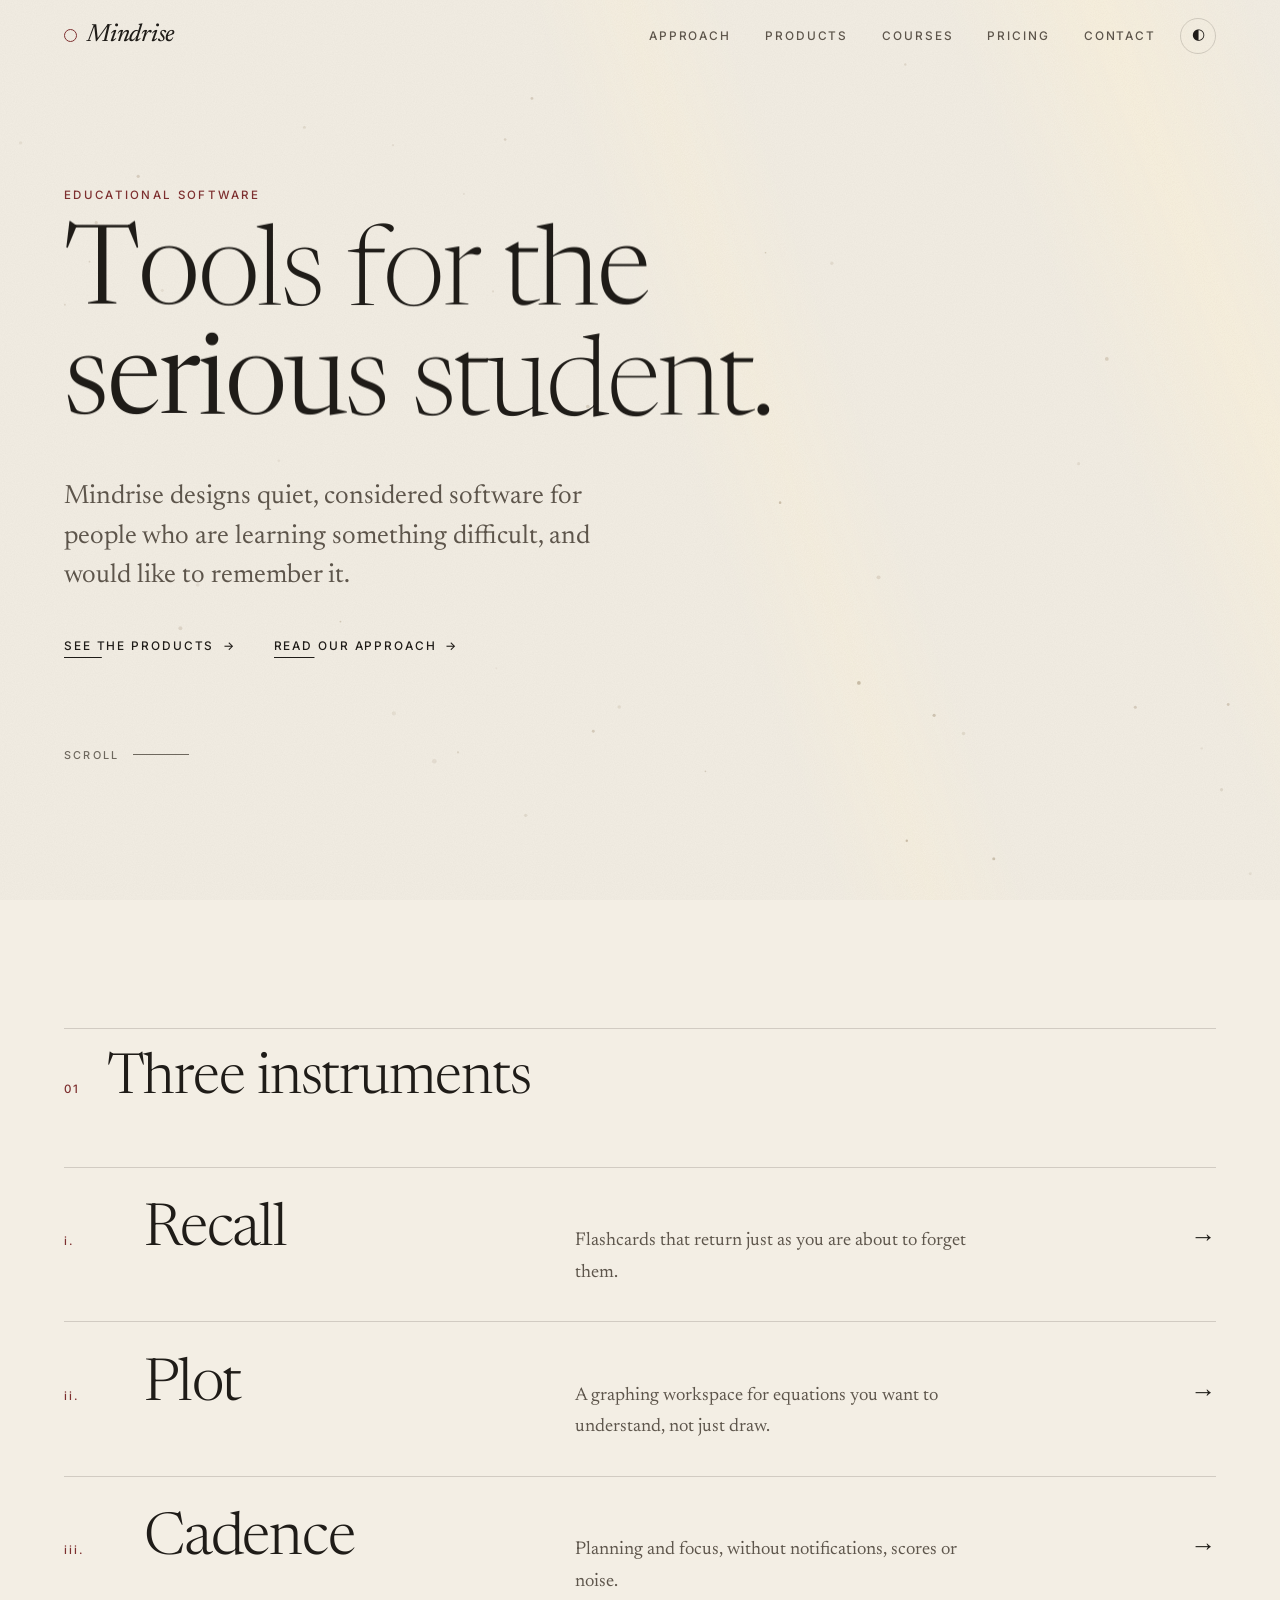
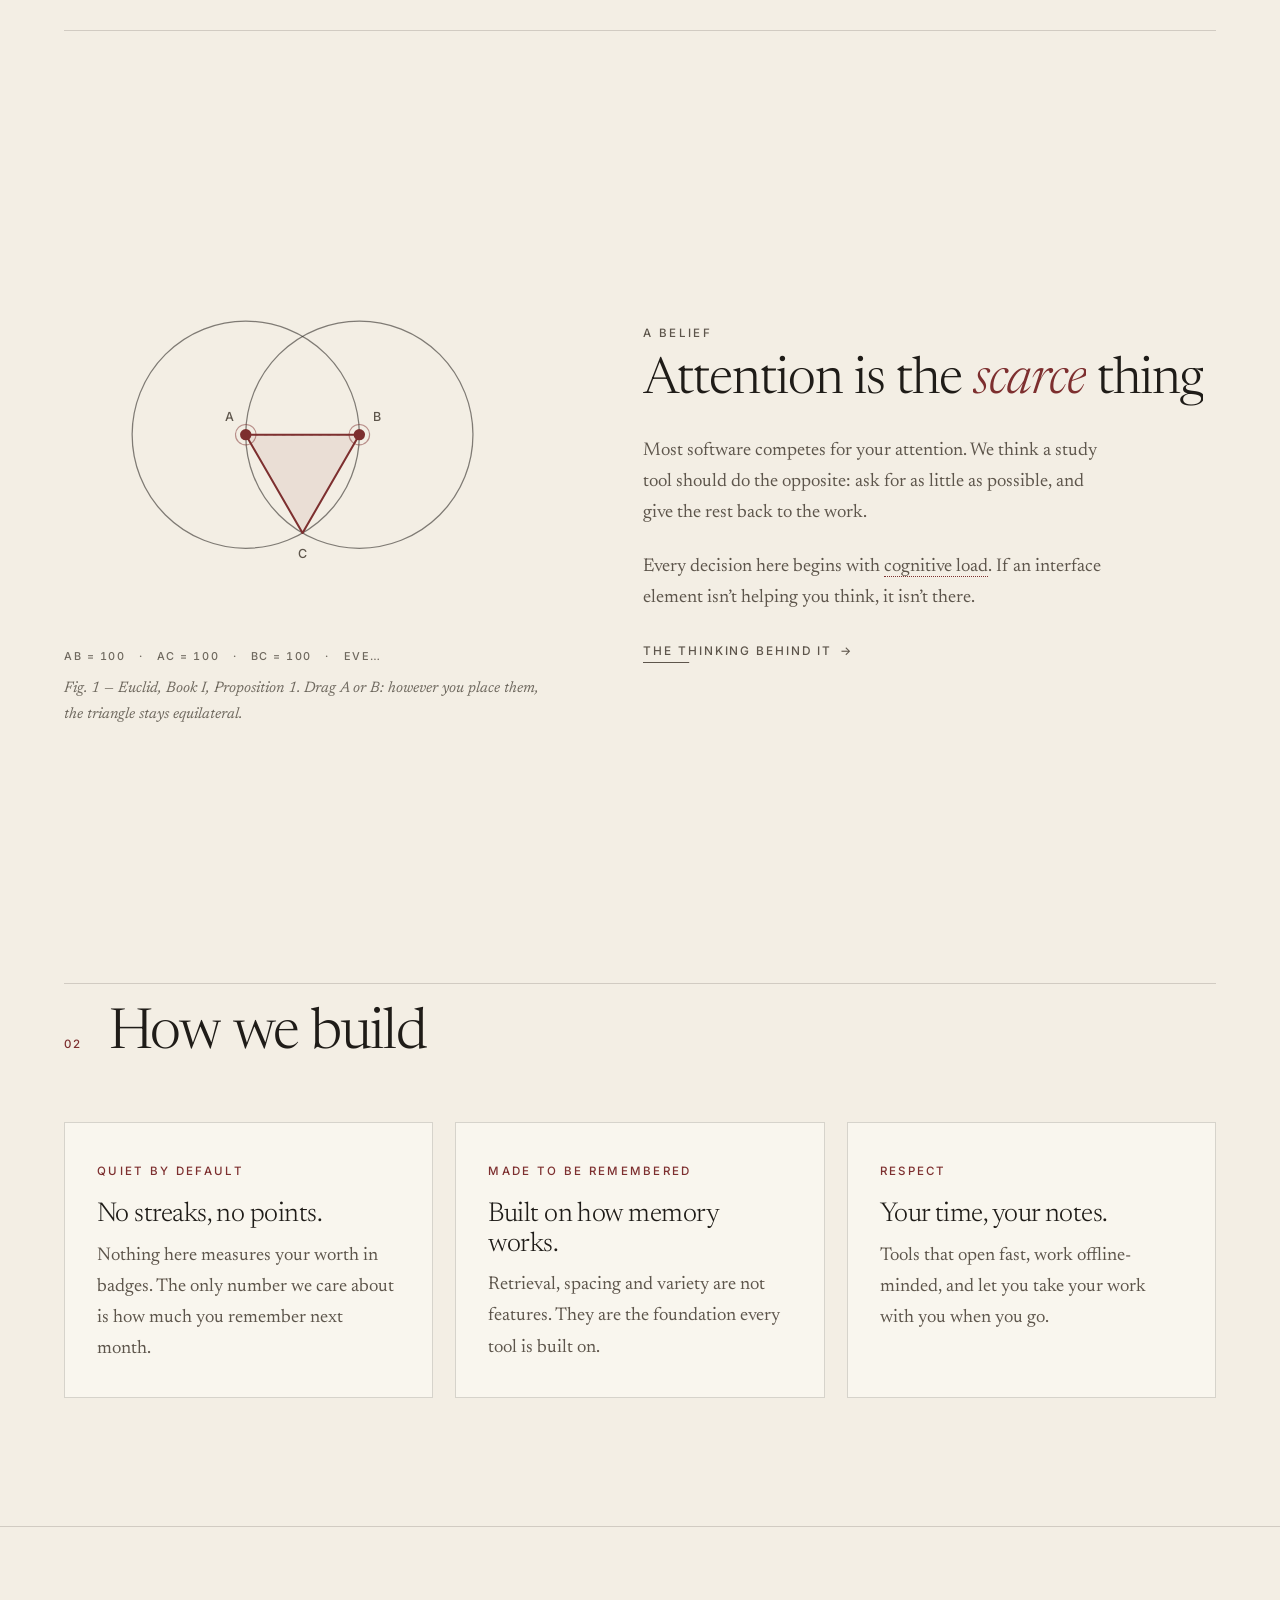
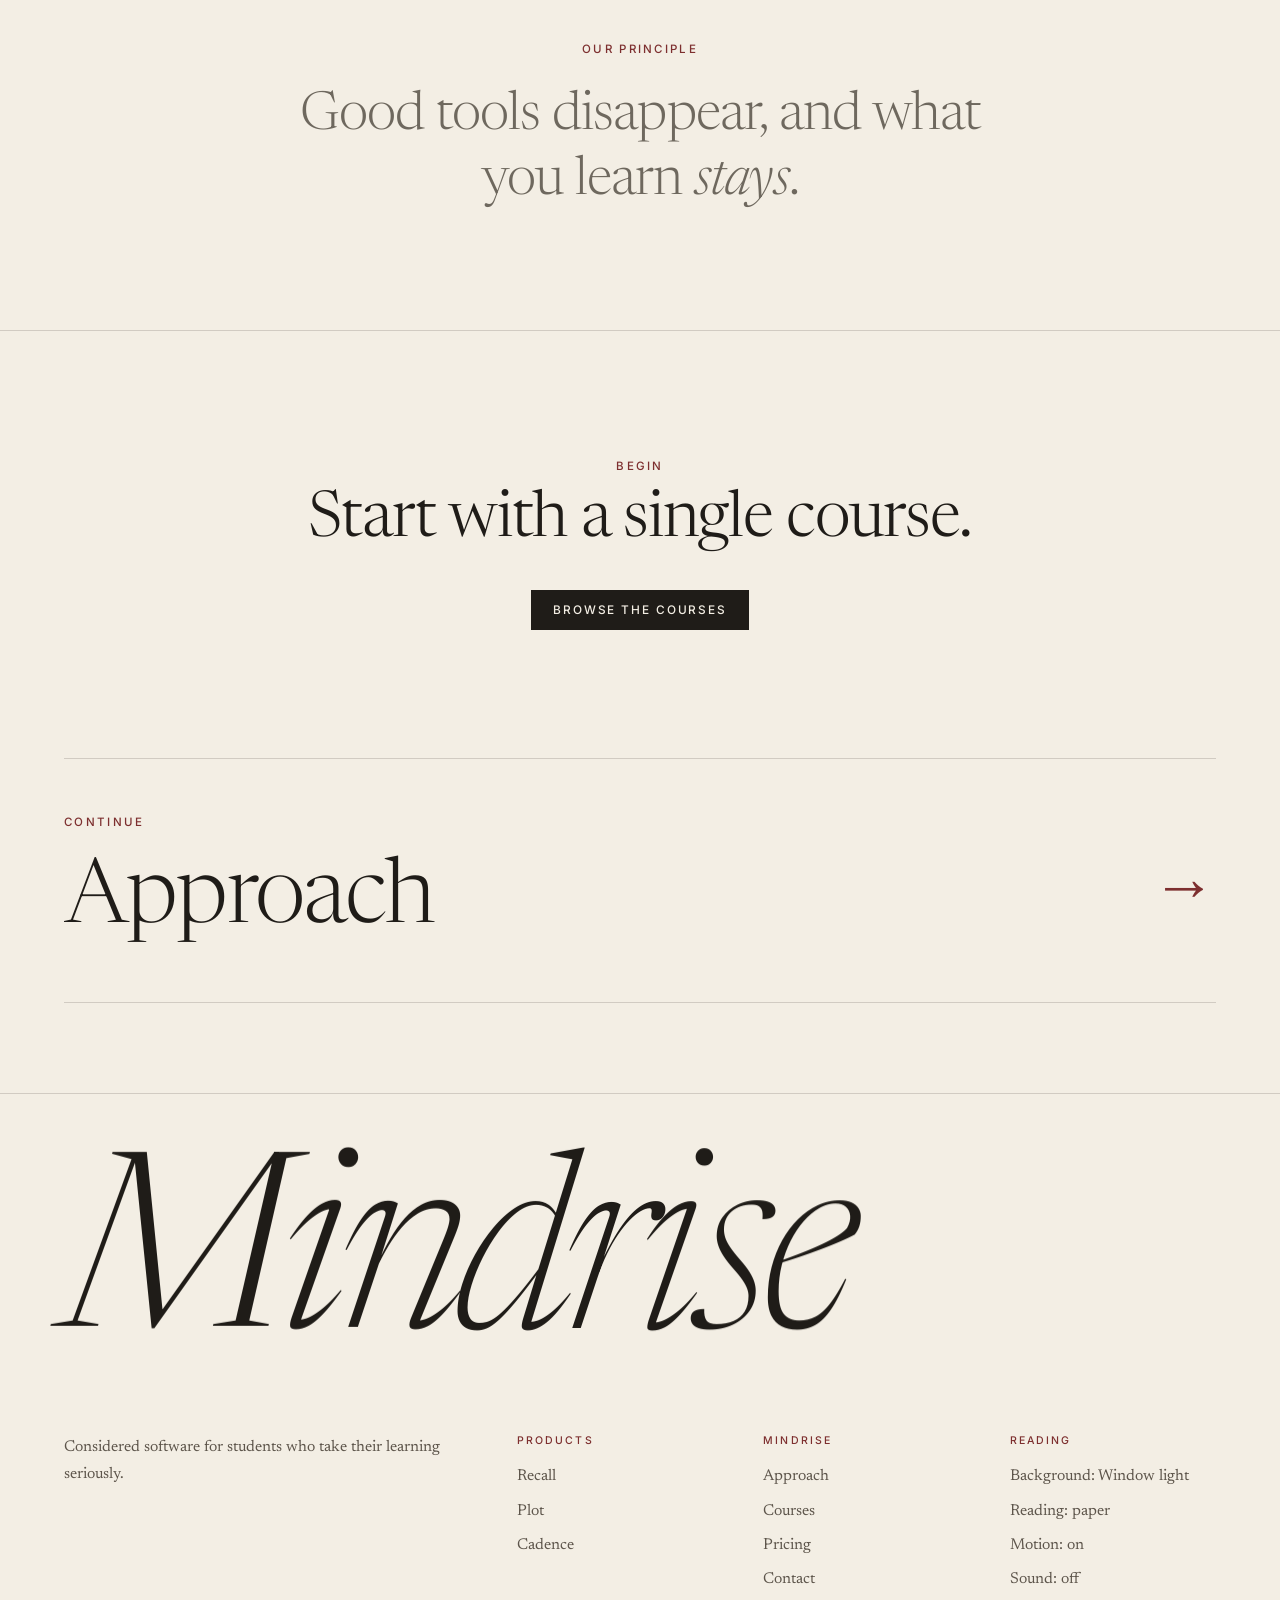
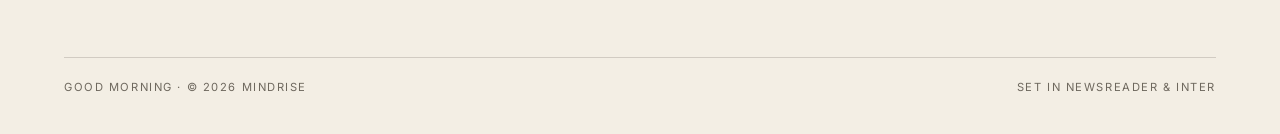
==== index.html @ ca0084a0 "Fix backgrounds that rendered blank or could break from stale cache - Still water and Contours paint" ====
<!DOCTYPE html>
<html lang="en" data-theme="paper">
<head>
  <meta charset="UTF-8" />
  <meta name="viewport" content="width=device-width, initial-scale=1.0" />
  <title>Mindrise — Tools for the serious student</title>
  <meta name="description" content="Mindrise designs quiet, considered software for students: spaced flashcards, a graphing workspace, and a calm focus planner." />
  <link rel="preconnect" href="https://fonts.googleapis.com" />
  <link rel="preconnect" href="https://fonts.gstatic.com" crossorigin />
  <link href="https://fonts.googleapis.com/css2?family=Inter:wght@400;500&family=Newsreader:ital,opsz,wght@0,6..72,200..800;1,6..72,200..800&display=swap" rel="stylesheet" />
  <link rel="stylesheet" href="css/site.css?v=bd579733" />
</head>
<body data-scene="flow">
  <a class="skip" href="#main">Skip to content</a>
  <div id="progress" aria-hidden="true"></div>
  <canvas id="field" aria-hidden="true"></canvas>

  <header class="site-header" id="header">
    <a class="wordmark" href="index.html" aria-label="Mindrise, home">Mindrise</a>
    <nav class="site-nav" id="siteNav" aria-label="Primary">
      <a href="approach.html">Approach</a>
      <a href="products.html">Products</a>
      <a href="courses.html">Courses</a>
      <a href="pricing.html">Pricing</a>
      <a href="contact.html">Contact</a>
      <span class="nav-ink" aria-hidden="true"></span>
    </nav>
    <button class="icon-btn" id="themeBtn" aria-label="Switch between paper and night reading">◐</button>
    <button class="menu-btn" id="menuBtn" aria-expanded="false" aria-controls="siteNav">Menu</button>
  </header>

  <main id="main">

    <section class="hero wrap">
      <p class="kicker fade">Educational software</p>
      <h1 id="headline" data-text="Tools for the serious student.">Tools for the serious student.</h1>
      <p class="standfirst fade">Mindrise designs quiet, considered software for people who are learning something difficult, and would like to remember it.</p>
      <p class="hero-links fade">
        <a class="link-arrow" href="products.html">See the products <span aria-hidden="true">→</span></a>
        <a class="link-arrow" href="approach.html">Read our approach <span aria-hidden="true">→</span></a>
      </p>
      <p class="scroll-cue">Scroll</p>
    </section>

    <section class="block wrap">
      <header class="section-head"><span class="num">01</span><h2 data-rise>Three instruments</h2></header>
      <ul class="index-list">
        <li class="index-row" data-float="recall"><a href="products.html#recall"><span class="n">i.</span><span class="t">Recall</span><span class="d">Flashcards that return just as you are about to forget them.</span><span class="arrow" aria-hidden="true">→</span></a></li>
        <li class="index-row" data-float="plot"><a href="products.html#plot"><span class="n">ii.</span><span class="t">Plot</span><span class="d">A graphing workspace for equations you want to understand, not just draw.</span><span class="arrow" aria-hidden="true">→</span></a></li>
        <li class="index-row" data-float="cadence"><a href="products.html#cadence"><span class="n">iii.</span><span class="t">Cadence</span><span class="d">Planning and focus, without notifications, scores or noise.</span><span class="arrow" aria-hidden="true">→</span></a></li>
      </ul>
    </section>

    <section class="block wrap">
      <div class="split">
        <figure class="geom fade">
          <svg id="geom" viewBox="0 0 420 300" role="group" aria-label="Interactive construction: two circles and an equilateral triangle. Drag points A and B.">
            <circle id="gcA" class="gc" cx="160" cy="130" r="100" />
            <circle id="gcB" class="gc" cx="260" cy="130" r="100" />
            <line id="gab" x1="160" y1="130" x2="260" y2="130" />
            <path id="gtri" d="M160 130 L260 130 L210 216.6 Z" />
            <text id="lA" x="142" y="118">A</text><text id="lB" x="272" y="118">B</text><text id="lC" x="206" y="238">C</text>
            <g class="handle" id="hA" tabindex="0" role="slider" aria-label="Point A. Drag, or use the arrow keys." transform="translate(160 130)"><circle class="hit" r="20"/><circle class="ring" r="9"/><circle class="dot" r="5"/></g>
            <g class="handle" id="hB" tabindex="0" role="slider" aria-label="Point B. Drag, or use the arrow keys." transform="translate(260 130)"><circle class="hit" r="20"/><circle class="ring" r="9"/><circle class="dot" r="5"/></g>
          </svg>
          <p class="readout" id="geomReadout">AB = 100   ·   AC = 100   ·   BC = 100   ·   every angle 60°</p>
          <figcaption>Fig. 1 — Euclid, Book I, Proposition 1. Drag A or B: however you place them, the triangle stays equilateral.</figcaption>
        </figure>
        <div>
          <p class="kicker fade">A belief</p>
          <h2 data-rise>Attention is the <em>scarce</em> thing</h2>
          <p class="fade">Most software competes for your attention. We think a study tool should do the opposite: ask for as little as possible, and give the rest back to the work.</p>
          <p class="fade">Every decision here begins with <span class="term" data-def="The amount of mental effort being used in working memory at one moment. Good design keeps it for the material, not the interface.">cognitive load</span>. If an interface element isn’t helping you think, it isn’t there.</p>
          <p class="fade"><a class="link-arrow" href="approach.html">The thinking behind it <span aria-hidden="true">→</span></a></p>
        </div>
      </div>
    </section>

    <section class="block wrap">
      <header class="section-head"><span class="num">02</span><h2 data-rise>How we build</h2></header>
      <div class="principles">
        <article class="card fade"><span class="kicker">Quiet by default</span><h3>No streaks, no points.</h3><p>Nothing here measures your worth in badges. The only number we care about is how much you remember next month.</p></article>
        <article class="card fade"><span class="kicker">Made to be remembered</span><h3>Built on how memory works.</h3><p>Retrieval, spacing and variety are not features. They are the foundation every tool is built on.</p></article>
        <article class="card fade"><span class="kicker">Respect</span><h3>Your time, your notes.</h3><p>Tools that open fast, work offline-minded, and let you take your work with you when you go.</p></article>
      </div>
    </section>

    <section class="quote-wrap">
      <div class="wrap">
        <span class="kicker">Our principle</span>
        <p class="quote" data-read>Good tools disappear, and what you learn <em>stays</em>.</p>
      </div>
    </section>

    <section class="block wrap" style="text-align:center">
      <p class="kicker fade">Begin</p>
      <h2 class="fade" style="font-size:clamp(2.2rem,5vw,4rem);margin:14px auto 34px;max-width:18ch">Start with a single course.</h2>
      <p class="fade"><a class="btn solid" data-magnetic href="courses.html">Browse the courses</a></p>
    </section>

    <div id="floatFig" aria-hidden="true">
      <svg data-fig="recall" viewBox="0 0 110 100"><rect x="14" y="40" width="64" height="44"/><rect x="22" y="31" width="64" height="44"/><rect x="30" y="22" width="64" height="44"/><path d="M42 38 H82 M42 48 H70"/></svg>
      <svg data-fig="plot" viewBox="0 0 110 100"><path d="M10 92 V10 M10 52 H102"/><path d="M10 52 C28 6 46 6 55 52 S84 98 102 52"/></svg>
      <svg data-fig="cadence" viewBox="0 0 110 100"><circle cx="55" cy="50" r="38"/><path d="M55 50 V22 M55 50 L74 60"/><path d="M55 12 V18 M55 82 V88 M17 50 H23 M87 50 H93"/></svg>
    </div>

    <section class="next wrap"><a class="next-link" href="approach.html"><span class="kicker">Continue</span><span class="next-title">Approach</span><span class="arr" aria-hidden="true">→</span></a></section>
  </main>

  <footer class="site-footer">
    <div class="wrap">
      <div id="bigmark" data-text="Mindrise" aria-label="Mindrise">Mindrise</div>
      <div class="foot-grid">
        <p>Considered software for students who take their learning seriously.</p>
        <div><h4>Products</h4><ul><li><a href="products.html#recall">Recall</a></li><li><a href="products.html#plot">Plot</a></li><li><a href="products.html#cadence">Cadence</a></li></ul></div>
        <div><h4>Mindrise</h4><ul><li><a href="approach.html">Approach</a></li><li><a href="courses.html">Courses</a></li><li><a href="pricing.html">Pricing</a></li><li><a href="contact.html">Contact</a></li></ul></div>
        <div><h4>Reading</h4><ul><li><button id="setSurface">Background: Window light</button></li><li><button id="setTheme">Reading: paper</button></li><li><button id="setMotion">Motion: on</button></li><li><button id="setSound">Sound: off</button></li></ul></div>
      </div>
      <div class="legal"><span><span id="greet"></span> · © <span id="year"></span> Mindrise</span><span>Set in Newsreader &amp; Inter</span></div>
    </div>
  </footer>

  <script src="js/core.js?v=3f056aef"></script>
  <script src="js/ambient.js?v=3641472d"></script>
  <script src="js/backgrounds.js?v=6992f262"></script>
  <script src="js/geometry.js?v=41a40f0e"></script>
</body>
</html>
---- css/site.css ----
/* Mindrise: an editorial, library-quiet design system. */
:root {
  --bg: #f3eee4;
  --paper: #f9f6ee;
  --ink: #1f1c18;
  --soft: #5d554b;
  --mute: #6e685e;
  --rule: rgba(31, 28, 24, 0.16);
  --accent: #7d2f2f;
  --brass: #a9813a;
  --lamp: rgba(255, 236, 190, 0.42);
  --gutter: clamp(20px, 5vw, 64px);
  --serif: "Newsreader", "Iowan Old Style", Georgia, serif;
  --sans: "Inter", system-ui, -apple-system, sans-serif;
  --ease: cubic-bezier(0.2, 0.7, 0.2, 1);
  color-scheme: light;
}
[data-theme="night"] {
  --bg: #15130f;
  --paper: #1b1814;
  --ink: #ece4d4;
  --soft: #bdb3a2;
  --mute: #8b8273;
  --rule: rgba(236, 228, 212, 0.18);
  --accent: #dc8c76;
  --brass: #d3a85a;
  --lamp: rgba(255, 205, 130, 0.09);
  color-scheme: dark;
}

* { box-sizing: border-box; margin: 0; padding: 0; }
[hidden] { display: none !important; }
html { scroll-behavior: smooth; }
body {
  font-family: var(--serif);
  font-optical-sizing: auto;
  font-size: clamp(1.05rem, 1rem + 0.2vw, 1.2rem);
  line-height: 1.68;
  color: var(--ink);
  background: var(--bg);
  overflow-x: hidden;
  transition: background 0.6s ease, color 0.6s ease, opacity 0.26s ease;
  animation: pageIn 0.9s ease both;
}
@keyframes pageIn { from { opacity: 0; } }
body.leaving { opacity: 0; }
a { color: inherit; text-decoration: none; }
button, input, select, textarea { font: inherit; color: inherit; }
::selection { background: color-mix(in srgb, var(--accent) 28%, transparent); }
:focus-visible { outline: 2px solid var(--accent); outline-offset: 3px; }
.skip { position: absolute; left: -999px; top: 8px; background: var(--ink); color: var(--bg); padding: 8px 14px; z-index: 200; }
.skip:focus { left: 8px; }

/* ----- atmosphere ----- */
#field { position: fixed; inset: 0; width: 100%; height: 100%; z-index: 0; pointer-events: none; }
body::before { content: ""; position: fixed; inset: 0; z-index: 0; pointer-events: none; background: radial-gradient(circle 520px at var(--mx, -999px) var(--my, -999px), var(--lamp), transparent 70%); }
body::after {
  content: ""; position: fixed; inset: 0; z-index: 0; pointer-events: none; opacity: 0.045; mix-blend-mode: multiply;
  background-image: url("data:image/svg+xml,%3Csvg xmlns='http://www.w3.org/2000/svg' width='200' height='200'%3E%3Cfilter id='n'%3E%3CfeTurbulence type='fractalNoise' baseFrequency='.9' numOctaves='2' stitchTiles='stitch'/%3E%3CfeColorMatrix values='0 0 0 0 0 0 0 0 0 0 0 0 0 0 0 0 0 0 .7 0'/%3E%3C/filter%3E%3Crect width='100%25' height='100%25' filter='url(%23n)'/%3E%3C/svg%3E");
}
[data-theme="night"] body::after { mix-blend-mode: screen; opacity: 0.045; }
main, footer { position: relative; z-index: 1; }
#progress { position: fixed; left: 0; top: 0; height: 2px; width: 100%; background: var(--accent); transform-origin: left; transform: scaleX(0); z-index: 120; }

.wrap { width: min(1180px, 100% - 2 * var(--gutter)); margin-inline: auto; }
.muted { color: var(--mute); }

/* ----- header ----- */
.site-header { position: fixed; inset: 0 0 auto 0; z-index: 100; height: 72px; display: flex; align-items: center; justify-content: space-between; gap: 24px; padding: 0 var(--gutter); transition: transform 0.6s var(--ease), background 0.4s, border-color 0.4s; border-bottom: 1px solid transparent; }
.site-header.scrolled { background: color-mix(in srgb, var(--bg) 84%, transparent); backdrop-filter: blur(12px); border-color: var(--rule); }
.site-header.hide:not(.nav-open) { transform: translateY(-100%); }
.wordmark { font-size: 1.55rem; font-style: italic; font-weight: 450; letter-spacing: -0.01em; display: inline-flex; align-items: center; gap: 10px; }
.wordmark::before { content: ""; width: 11px; height: 11px; border: 1.5px solid var(--accent); border-radius: 50%; transition: transform 0.6s var(--ease); }
.wordmark:hover::before { transform: translateY(-3px) scale(1.2); background: var(--accent); }
.site-nav { position: relative; display: flex; gap: 34px; margin-left: auto; font: 500 0.74rem var(--sans); letter-spacing: 0.16em; text-transform: uppercase; }
.site-nav a { padding: 26px 0; color: var(--soft); transition: color 0.3s; }
.site-nav a:hover, .site-nav a[aria-current="page"] { color: var(--ink); }
.nav-ink { position: absolute; bottom: 18px; left: 0; height: 1px; width: 0; background: var(--accent); opacity: 0; transition: transform 0.5s var(--ease), width 0.5s var(--ease), opacity 0.3s; }
.icon-btn { width: 36px; height: 36px; border-radius: 50%; border: 1px solid var(--rule); background: transparent; cursor: pointer; transition: transform 0.5s var(--ease), border-color 0.3s; font-size: 0.95rem; line-height: 1; }
.icon-btn:hover { transform: rotate(40deg); border-color: var(--ink); }
.menu-btn { display: none; background: none; border: 0; font: 500 0.74rem var(--sans); letter-spacing: 0.16em; text-transform: uppercase; cursor: pointer; }

/* ----- type + controls ----- */
.kicker { font: 500 0.72rem var(--sans); letter-spacing: 0.2em; text-transform: uppercase; color: var(--accent); }
h1, h2, h3 { font-weight: 330; letter-spacing: -0.02em; line-height: 1.08; }
h1 em, h2 em, h3 em, .quote em { font-style: italic; color: var(--accent); }
.rw { display: inline-block; overflow: hidden; vertical-align: bottom; padding-bottom: 0.14em; margin-bottom: -0.14em; }
.ri { display: inline-block; transform: translateY(108%); transition: transform 1.1s var(--ease); }
.in .ri { transform: none; }
.fade { opacity: 0; transform: translateY(18px); transition: opacity 1.1s var(--ease), transform 1.1s var(--ease); }
.fade.in { opacity: 1; transform: none; }
[data-motion="off"] .ri, [data-motion="off"] .fade { transform: none; opacity: 1; transition: none; }

.btn { --bx: 50%; --by: 50%; position: relative; isolation: isolate; overflow: hidden; display: inline-flex; align-items: center; gap: 0.7em; padding: 1em 1.8em; border: 1px solid var(--ink); background: transparent; color: var(--ink); font: 500 0.74rem var(--sans); letter-spacing: 0.16em; text-transform: uppercase; cursor: pointer; transition: color 0.45s var(--ease), translate 0.25s ease-out; }
.btn::before { content: ""; position: absolute; inset: 0; z-index: -1; background: var(--ink); clip-path: circle(0% at var(--bx) var(--by)); transition: clip-path 0.65s var(--ease); }
.btn:hover::before { clip-path: circle(150% at var(--bx) var(--by)); }
.btn:hover { color: var(--bg); }
.btn.solid { background: var(--ink); color: var(--bg); }
.btn.solid::before { background: var(--accent); }
.btn:disabled { opacity: 0.35; cursor: default; }
.btn:disabled:hover { color: var(--ink); }
.btn:disabled:hover::before { clip-path: circle(0%); }
.btn:active { transform: scale(0.985); }

.link-arrow { --bx: 50%; --by: 50%; position: relative; display: inline-flex; gap: 0.7em; padding-bottom: 5px; font: 500 0.74rem var(--sans); letter-spacing: 0.16em; text-transform: uppercase; }
.link-arrow::after { content: ""; position: absolute; left: 0; bottom: 0; width: 100%; height: 1px; background: currentColor; transform: scaleX(0.22); transform-origin: left; transition: transform 0.7s var(--ease); }
.link-arrow:hover::after { transform: scaleX(1); }
.link-arrow span { display: inline-block; transition: transform 0.6s var(--ease); }
.link-arrow:hover span { transform: translateX(6px); }

/* ----- hero ----- */
.hero { min-height: 100svh; display: flex; flex-direction: column; justify-content: center; padding: 140px 0 90px; }
.hero h1 { font-size: clamp(3rem, 8.6vw, 8rem); max-width: 13ch; margin: 22px 0 34px; line-height: 1; }
.sw-word { display: inline-block; white-space: nowrap; }
.sw-ch { display: inline-block; font-variation-settings: "wght" 300; will-change: transform; }
.standfirst { max-width: 36ch; font-size: clamp(1.25rem, 1.1rem + 0.7vw, 1.65rem); line-height: 1.5; color: var(--soft); margin-bottom: 42px; }
.hero-links { display: flex; gap: 38px; flex-wrap: wrap; }
.scroll-cue { margin-top: 90px; font: 500 0.68rem var(--sans); letter-spacing: 0.2em; text-transform: uppercase; color: var(--mute); display: flex; align-items: center; gap: 14px; }
.scroll-cue::after { content: ""; width: 56px; height: 1px; background: var(--mute); transform-origin: left; animation: cue 3s var(--ease) infinite; }
@keyframes cue { 0%, 100% { transform: scaleX(0.2); } 50% { transform: scaleX(1); } }

.page-head { padding: 170px 0 70px; }
.page-head h1 { font-size: clamp(2.8rem, 7vw, 6rem); max-width: 16ch; margin: 18px 0 26px; }
.page-head .standfirst { margin-bottom: 0; }

section.block { padding: clamp(70px, 10vw, 140px) 0; position: relative; }
.section-head { display: flex; align-items: baseline; gap: 26px; margin-bottom: 56px; padding-top: 22px; border-top: 1px solid var(--rule); }
.section-head .num { font: 500 0.72rem var(--sans); letter-spacing: 0.2em; color: var(--accent); }
.section-head h2 { font-size: clamp(2rem, 4.4vw, 3.6rem); }

/* ----- index list with a figure that follows the cursor ----- */
.index-list { list-style: none; border-bottom: 1px solid var(--rule); }
.index-row a { position: relative; display: grid; grid-template-columns: 3.4rem minmax(0, 1.1fr) minmax(0, 1.6fr) auto; align-items: baseline; gap: 1.6rem; padding: 2.1rem 0; border-top: 1px solid var(--rule); overflow: hidden; transition: padding 0.6s var(--ease); }
.index-row a::before { content: ""; position: absolute; inset: 0; background: color-mix(in srgb, var(--accent) 7%, transparent); transform: scaleY(0); transform-origin: bottom; transition: transform 0.6s var(--ease); z-index: -1; }
.index-row a:hover::before { transform: scaleY(1); }
.index-row a:hover { padding-left: 16px; }
.index-row .n { font: 500 0.72rem var(--sans); letter-spacing: 0.18em; color: var(--accent); }
.index-row .t { font-size: clamp(2rem, 4.6vw, 3.8rem); font-weight: 330; letter-spacing: -0.02em; line-height: 1.05; transition: color 0.4s; }
.index-row a:hover .t { color: var(--accent); }
.index-row .d { color: var(--soft); max-width: 40ch; }
.index-row .arrow { font-size: 1.6rem; transition: transform 0.6s var(--ease); }
.index-row a:hover .arrow { transform: translateX(8px); }
#floatFig { position: fixed; left: 0; top: 0; width: 190px; height: 190px; z-index: 55; pointer-events: none; opacity: 0; transition: opacity 0.35s; color: var(--accent); background: var(--paper); border: 1px solid var(--rule); padding: 14px; box-shadow: 0 18px 40px rgba(0, 0, 0, 0.12); }
#floatFig.on { opacity: 1; }
#floatFig svg { position: absolute; inset: 14px; width: calc(100% - 28px); height: calc(100% - 28px); opacity: 0; transition: opacity 0.3s; fill: none; stroke: currentColor; stroke-width: 1.4; }
#floatFig svg.on { opacity: 1; }

/* ----- plates (figures that draw themselves) ----- */
.plate { margin: 0; }
.plate svg { width: 100%; height: auto; overflow: visible; }
.plate [data-draw] { fill: none; stroke: var(--ink); stroke-width: 1.4; stroke-linecap: round; }
.plate .accent[data-draw] { stroke: var(--accent); }
.plate .light[data-draw] { stroke: var(--mute); stroke-width: 1; }
.plate text { font: 500 11px var(--sans); letter-spacing: 0.12em; fill: var(--soft); text-transform: uppercase; opacity: 0; transition: opacity 1s ease 0.2s; }
.plate.complete text { opacity: 1; }
.plate figcaption { margin-top: 14px; font-style: italic; color: var(--mute); font-size: 0.95rem; }

.split { display: grid; grid-template-columns: minmax(0, 5fr) minmax(0, 6fr); gap: clamp(40px, 8vw, 120px); align-items: center; }
.split h2 { font-size: clamp(2rem, 4vw, 3.2rem); margin-bottom: 26px; }
.split p { color: var(--soft); max-width: 46ch; margin-bottom: 1.2em; }

.quote { text-align: center; font-size: clamp(1.8rem, 4.2vw, 3.4rem); font-weight: 300; line-height: 1.22; max-width: 24ch; margin: 0 auto; letter-spacing: -0.015em; }
.quote-wrap { border-block: 1px solid var(--rule); padding: clamp(60px, 9vw, 120px) 0; text-align: center; }
.quote-wrap .kicker { display: block; margin-bottom: 28px; }

/* ----- glossary ----- */
.term { border-bottom: 1px dotted var(--accent); cursor: help; transition: background 0.3s; }
.term:hover, .term:focus-visible { background: color-mix(in srgb, var(--accent) 12%, transparent); outline: none; }
.gloss { position: fixed; z-index: 150; max-width: 300px; padding: 14px 16px; background: var(--paper); border: 1px solid var(--rule); box-shadow: 0 18px 40px rgba(0, 0, 0, 0.14); font-size: 0.92rem; line-height: 1.5; opacity: 0; transform: translateY(6px); pointer-events: none; transition: opacity 0.3s, transform 0.4s var(--ease); }
.gloss.on { opacity: 1; transform: none; }
.gloss b { display: block; font-weight: 500; font-style: italic; color: var(--accent); margin-bottom: 4px; }

/* ----- essay (approach) ----- */
.essay { display: grid; grid-template-columns: 200px minmax(0, 680px) minmax(0, 1fr); gap: 56px; padding-bottom: 80px; }
#chapters { position: sticky; top: 120px; align-self: start; list-style: none; font: 500 0.72rem var(--sans); letter-spacing: 0.14em; text-transform: uppercase; }
#chapters a { display: flex; gap: 14px; padding: 9px 0; color: var(--mute); transition: color 0.3s, padding 0.5s var(--ease); }
#chapters a span { color: var(--mute); }
#chapters a.on, #chapters a:hover { color: var(--ink); padding-left: 10px; }
#chapters a.on span { color: var(--accent); }
.chapter { position: relative; padding-bottom: clamp(60px, 9vw, 110px); scroll-margin-top: 110px; }
.chapter .chap-num { font: 500 0.72rem var(--sans); letter-spacing: 0.2em; color: var(--accent); }
.chapter h2 { font-size: clamp(2rem, 4vw, 3.1rem); margin: 12px 0 26px; }
.chapter p { margin-bottom: 1.25em; color: var(--soft); }
.chapter p:first-of-type { color: var(--ink); }
.dropcap::first-letter { float: left; font-size: 5em; line-height: 0.78; padding: 0.06em 0.1em 0 0; color: var(--accent); font-weight: 300; }
.sidenote { position: absolute; left: calc(100% + 40px); top: 0.4rem; width: 230px; font-style: italic; font-size: 0.92rem; line-height: 1.5; color: var(--mute); padding-left: 14px; border-left: 1px solid var(--accent); }
.chapter .plate { margin: 38px 0 0; max-width: 520px; }

/* ----- cards ----- */
.card { position: relative; background: var(--paper); border: 1px solid var(--rule); padding: 2rem; transition: transform 0.4s var(--ease), box-shadow 0.4s; }
.card::after { content: ""; position: absolute; inset: 0; pointer-events: none; opacity: 0; transition: opacity 0.5s; background: radial-gradient(280px circle at var(--px, 50%) var(--py, 50%), rgba(255, 255, 255, 0.6), transparent 62%); }
[data-theme="night"] .card::after { background: radial-gradient(280px circle at var(--px, 50%) var(--py, 50%), rgba(255, 220, 160, 0.09), transparent 62%); }
.card:hover::after { opacity: 1; }
.card:hover { box-shadow: 0 24px 50px rgba(60, 40, 20, 0.1); }
.principles { display: grid; grid-template-columns: repeat(3, 1fr); gap: 22px; }
.principles h3 { font-size: 1.7rem; margin: 14px 0 10px; }
.principles p { color: var(--soft); }

/* ----- products ----- */
.product { display: grid; grid-template-columns: minmax(0, 5fr) minmax(0, 7fr); gap: clamp(40px, 7vw, 100px); padding: clamp(60px, 9vw, 120px) 0; border-top: 1px solid var(--rule); scroll-margin-top: 60px; }
.product:nth-of-type(even) { grid-template-columns: minmax(0, 7fr) minmax(0, 5fr); }
.product:nth-of-type(even) .product-text { order: 2; }
.product h2 { font-size: clamp(2.4rem, 5vw, 4rem); margin: 14px 0 22px; }
.product p { color: var(--soft); max-width: 42ch; margin-bottom: 1.1em; }
.product ul { list-style: none; margin-top: 22px; font-size: 0.98rem; color: var(--soft); }
.product li { padding: 10px 0; border-top: 1px solid var(--rule); display: flex; gap: 14px; }
.product li::before { content: "—"; color: var(--accent); }
.specimen { position: relative; padding: 38px 30px 30px; background:
  linear-gradient(var(--ink), var(--ink)) 0 0 / 14px 1px no-repeat, linear-gradient(var(--ink), var(--ink)) 0 0 / 1px 14px no-repeat,
  linear-gradient(var(--ink), var(--ink)) 100% 0 / 14px 1px no-repeat, linear-gradient(var(--ink), var(--ink)) 100% 0 / 1px 14px no-repeat,
  linear-gradient(var(--ink), var(--ink)) 0 100% / 14px 1px no-repeat, linear-gradient(var(--ink), var(--ink)) 0 100% / 1px 14px no-repeat,
  linear-gradient(var(--ink), var(--ink)) 100% 100% / 14px 1px no-repeat, linear-gradient(var(--ink), var(--ink)) 100% 100% / 1px 14px no-repeat,
  color-mix(in srgb, var(--paper) 92%, transparent); outline: 1px solid var(--rule); outline-offset: -1px; }
.specimen > .label { position: absolute; top: 12px; left: 30px; font: 500 0.64rem var(--sans); letter-spacing: 0.2em; text-transform: uppercase; color: var(--mute); }
.chip { background: none; border: 0; padding: 4px 0; margin-right: 18px; font: 500 0.68rem var(--sans); letter-spacing: 0.14em; text-transform: uppercase; color: var(--mute); cursor: pointer; border-bottom: 1px solid transparent; transition: color 0.3s, border-color 0.3s; }
.chip:hover { color: var(--ink); }
.chip.active { color: var(--ink); border-color: var(--accent); }

.rbox { outline: none; }
.rmeta { display: flex; justify-content: space-between; font: 500 0.68rem var(--sans); letter-spacing: 0.16em; text-transform: uppercase; color: var(--mute); margin-bottom: 10px; }
.hairline { height: 1px; background: var(--rule); position: relative; margin-bottom: 26px; }
.hairline i { position: absolute; left: 0; top: -1px; height: 3px; width: 100%; background: var(--accent); transform-origin: left; transform: scaleX(0); transition: transform 0.6s var(--ease); }
.rstage { perspective: 1200px; height: 220px; }
.rcard { position: relative; width: 100%; height: 100%; transform-style: preserve-3d; transition: transform 0.9s var(--ease), opacity 0.38s, translate 0.38s; cursor: pointer; }
.rcard.flipped { transform: rotateY(180deg); }
.rcard.leaving { opacity: 0; translate: -40px 0; }
.rface { position: absolute; inset: 0; display: grid; place-items: center; padding: 26px; text-align: center; background: var(--bg); border: 1px solid var(--rule); backface-visibility: hidden; -webkit-backface-visibility: hidden; }
.rface.front { font-size: clamp(1.7rem, 3vw, 2.3rem); font-weight: 330; }
.rface.back { transform: rotateY(180deg); color: var(--soft); font-size: 1.05rem; }
.rate { display: grid; grid-template-columns: repeat(3, 1fr); gap: 10px; margin-top: 22px; }
.rate button { padding: 12px 8px; background: none; border: 1px solid var(--rule); cursor: pointer; font: 500 0.7rem var(--sans); letter-spacing: 0.14em; text-transform: uppercase; display: grid; gap: 2px; transition: border-color 0.3s, background 0.3s; }
.rate button small { font: italic 0.82rem var(--serif); letter-spacing: 0; text-transform: none; color: var(--mute); }
.rate button:hover:not(:disabled) { border-color: var(--accent); background: color-mix(in srgb, var(--accent) 7%, transparent); }
.rate button:disabled { opacity: 0.4; cursor: default; }
.rdone { text-align: center; padding: 40px 10px; }
.rdone h3 { font-size: 2rem; margin-bottom: 10px; }
.rdone p { color: var(--soft); margin-bottom: 22px; }
.hint-line { margin-top: 14px; font-size: 0.82rem; color: var(--mute); font-style: italic; }

.fn-inputs { display: grid; gap: 8px; margin-bottom: 6px; }
.fn { display: flex; align-items: center; gap: 12px; border-bottom: 1px solid var(--rule); border-left: 3px solid var(--c); padding-left: 12px; }
.fn span { font-style: italic; color: var(--mute); white-space: nowrap; }
.fn input { flex: 1; min-width: 0; padding: 10px 4px; border: 0; background: transparent; font: 0.95rem ui-monospace, Menlo, Consolas, monospace; outline: none; }
.fn input.bad { color: var(--accent); }
.fn-error { min-height: 22px; color: var(--accent); font-size: 0.85rem; }
.canvas-wrap { position: relative; border: 1px solid var(--rule); background: var(--bg); }
.canvas-wrap canvas { display: block; width: 100%; height: auto; cursor: crosshair; touch-action: none; }
.canvas-wrap canvas.grabbing { cursor: grabbing; }
.graph-tools { display: flex; justify-content: space-between; align-items: center; flex-wrap: wrap; gap: 10px; margin-top: 14px; }

.cadence-time { font-size: clamp(3.4rem, 8vw, 5.4rem); font-weight: 280; letter-spacing: -0.03em; font-variant-numeric: tabular-nums; line-height: 1; margin: 12px 0 18px; }
.cadence-actions { display: flex; gap: 12px; margin: 20px 0; flex-wrap: wrap; }
#cNote { min-height: 1.6em; font-style: italic; color: var(--soft); }
.today { list-style: none; margin-top: 24px; border-top: 1px solid var(--rule); }
.today li { border-bottom: 1px solid var(--rule); }
.today label { display: flex; align-items: center; gap: 14px; padding: 13px 0; cursor: pointer; }
.today input { position: absolute; opacity: 0; pointer-events: none; }
.tick { width: 24px; height: 24px; flex: none; }
.tick circle { fill: none; stroke: var(--mute); stroke-width: 1.3; transition: fill 0.35s, stroke 0.35s; }
.tick path { fill: none; stroke: var(--bg); stroke-width: 2; stroke-linecap: round; stroke-linejoin: round; stroke-dasharray: 20; stroke-dashoffset: 20; transition: stroke-dashoffset 0.45s var(--ease) 0.1s; }
.today input:checked + .tick circle { fill: var(--accent); stroke: var(--accent); }
.today input:checked + .tick path { stroke-dashoffset: 0; }
.today input:focus-visible + .tick circle { stroke: var(--accent); }
.today .txt { background: linear-gradient(currentColor, currentColor) no-repeat 0 55% / 0% 1px; transition: background-size 0.55s var(--ease) 0.1s, color 0.4s; }
.today input:checked ~ .txt { background-size: 100% 1px; color: var(--mute); }
#todayCount { font: 500 0.68rem var(--sans); letter-spacing: 0.16em; text-transform: uppercase; color: var(--mute); }

/* ----- course catalogue ----- */
.filters { display: flex; flex-wrap: wrap; gap: 6px 30px; align-items: baseline; margin-bottom: 40px; }
.filter { background: none; border: 0; padding: 6px 0; position: relative; font: 500 0.72rem var(--sans); letter-spacing: 0.16em; text-transform: uppercase; color: var(--mute); cursor: pointer; transition: color 0.3s; }
.filter::after { content: ""; position: absolute; left: 0; bottom: 0; height: 1px; width: 100%; background: var(--accent); transform: scaleX(0); transform-origin: left; transition: transform 0.6s var(--ease); }
.filter[aria-pressed="true"] { color: var(--ink); }
.filter[aria-pressed="true"]::after, .filter:hover::after { transform: scaleX(1); }
#entryCount { margin-left: auto; font: italic 0.95rem var(--serif); color: var(--mute); }
.catalogue { border-bottom: 1px solid var(--rule); }
.entry { border-top: 1px solid var(--rule); }
@keyframes entryIn { from { opacity: 0; transform: translateY(14px); } }
.entry-head { width: 100%; display: grid; grid-template-columns: 3.4rem minmax(0, 1fr) 9rem 7rem 2rem; align-items: center; gap: 1.4rem; padding: 1.9rem 0; background: none; border: 0; text-align: left; cursor: pointer; transition: padding 0.6s var(--ease); }
.entry-head:hover { padding-left: 14px; }
.entry .no { font: 500 0.72rem var(--sans); letter-spacing: 0.18em; color: var(--accent); }
.entry h3 { font-size: clamp(1.6rem, 3.2vw, 2.5rem); transition: color 0.4s; }
.entry-head:hover h3 { color: var(--accent); }
.entry .lv, .entry .du { font: 500 0.68rem var(--sans); letter-spacing: 0.16em; text-transform: uppercase; color: var(--mute); }
.plus { position: relative; width: 18px; height: 18px; justify-self: end; }
.plus::before, .plus::after { content: ""; position: absolute; left: 0; top: 50%; width: 100%; height: 1px; background: var(--ink); transition: transform 0.6s var(--ease); }
.plus::after { transform: rotate(90deg); }
.entry.open .plus::after { transform: rotate(0deg); }
.entry.open .plus::before { transform: rotate(180deg); }
.syllabus { display: grid; grid-template-rows: 0fr; transition: grid-template-rows 0.7s var(--ease); }
.entry.open .syllabus { grid-template-rows: 1fr; }
.syllabus > div { overflow: hidden; }
.syl-grid { display: grid; grid-template-columns: 3.4rem minmax(0, 1.2fr) minmax(0, 1fr) 150px; gap: 1.4rem; padding: 0 0 2.4rem; }
.syl-grid p { grid-column: 2; color: var(--soft); max-width: 44ch; }
.syl-grid ol { grid-column: 3; list-style: none; counter-reset: u; font-size: 0.98rem; color: var(--soft); }
.syl-grid li { counter-increment: u; padding: 7px 0; border-top: 1px solid var(--rule); display: flex; gap: 12px; }
.syl-grid li::before { content: counter(u, lower-roman) "."; color: var(--accent); font-style: italic; min-width: 1.8em; }
.emblem { grid-column: 4; width: 100%; height: auto; align-self: start; }
.emblem path, .emblem circle { fill: none; stroke: var(--accent); stroke-width: 1.3; stroke-linecap: round; transition: stroke-dashoffset 1.6s var(--ease); }
.entry:hover .emblem [data-draw], .entry.open .emblem [data-draw] { stroke-dashoffset: 0 !important; }

/* ----- pricing ----- */
.billing { display: flex; align-items: center; gap: 16px; margin-bottom: 40px; font: 500 0.72rem var(--sans); letter-spacing: 0.16em; text-transform: uppercase; color: var(--mute); }
.bill-label.on { color: var(--ink); }
#billing { position: relative; width: 52px; height: 26px; border: 1px solid var(--ink); background: transparent; cursor: pointer; }
#billing::after { content: ""; position: absolute; top: 3px; left: 3px; width: 18px; height: 18px; background: var(--ink); transition: transform 0.55s var(--ease); }
#billing[aria-checked="true"]::after { transform: translateX(26px); background: var(--accent); }
.plans { display: grid; grid-template-columns: repeat(3, 1fr); border: 1px solid var(--rule); background: color-mix(in srgb, var(--paper) 80%, transparent); }
.plan { position: relative; padding: clamp(28px, 3.6vw, 50px); display: flex; flex-direction: column; border-left: 1px solid var(--rule); transition: background 0.5s; }
.plan:first-child { border-left: 0; }
.plan:hover { background: color-mix(in srgb, var(--accent) 5%, transparent); }
.plan.featured::before { content: "Most chosen"; position: absolute; top: 0; left: 0; right: 0; padding: 6px 0; text-align: center; background: var(--accent); color: var(--bg); font: 500 0.62rem var(--sans); letter-spacing: 0.22em; text-transform: uppercase; }
.plan.featured { padding-top: clamp(48px, 5vw, 66px); }
.plan h3 { font-size: 2rem; font-style: italic; }
.amount { font-size: 4.2rem; font-weight: 280; letter-spacing: -0.03em; line-height: 1; margin: 24px 0 4px; }
.amount span { display: inline-block; }
.billed { font: 500 0.66rem var(--sans); letter-spacing: 0.16em; text-transform: uppercase; color: var(--mute); margin-bottom: 26px; }
.plan ul { list-style: none; margin-bottom: 30px; flex: 1; color: var(--soft); font-size: 0.98rem; }
.plan li { padding: 10px 0; border-top: 1px solid var(--rule); }
.roll { animation: roll 0.7s var(--ease); }
@keyframes roll { from { opacity: 0; transform: translateY(38%); } }
.faq { margin-top: 20px; border-bottom: 1px solid var(--rule); }
.faq-item { border-top: 1px solid var(--rule); }
.faq-q { width: 100%; display: flex; justify-content: space-between; align-items: center; gap: 24px; padding: 1.5rem 0; background: none; border: 0; text-align: left; cursor: pointer; font-size: clamp(1.25rem, 2.2vw, 1.7rem); font-weight: 330; transition: color 0.3s; }
.faq-q:hover { color: var(--accent); }
.faq-a { display: grid; grid-template-rows: 0fr; transition: grid-template-rows 0.7s var(--ease); }
.faq-item.open .faq-a { grid-template-rows: 1fr; }
.faq-a > div { overflow: hidden; }
.faq-a p { color: var(--soft); max-width: 60ch; padding-bottom: 1.6rem; }
.faq-item.open .plus::after { transform: rotate(0deg); }
.faq-item.open .plus::before { transform: rotate(180deg); }

/* ----- contact ----- */
.contact-grid { display: grid; grid-template-columns: minmax(0, 4fr) minmax(0, 6fr); gap: clamp(40px, 8vw, 120px); }
.contact-grid dl { margin-top: 36px; border-top: 1px solid var(--rule); }
.contact-grid dt { font: 500 0.66rem var(--sans); letter-spacing: 0.2em; text-transform: uppercase; color: var(--accent); margin-top: 20px; }
.contact-grid dd { color: var(--soft); padding-bottom: 20px; border-bottom: 1px solid var(--rule); }
.field { position: relative; margin-bottom: 30px; }
.field input, .field textarea, .field select { width: 100%; padding: 22px 0 10px; border: 0; border-bottom: 1px solid var(--rule); background: transparent; outline: none; font-size: 1.15rem; border-radius: 0; resize: vertical; }
.field label { position: absolute; left: 0; top: 22px; color: var(--mute); pointer-events: none; transform-origin: left; transition: transform 0.5s var(--ease), color 0.3s; }
.field input:focus ~ label, .field input:not(:placeholder-shown) ~ label, .field textarea:focus ~ label, .field textarea:not(:placeholder-shown) ~ label, .field select ~ label { transform: translateY(-22px) scale(0.72); color: var(--accent); }
.field::after { content: ""; position: absolute; left: 0; bottom: 0; height: 2px; width: 100%; background: var(--accent); transform: scaleX(0); transform-origin: left; transition: transform 0.7s var(--ease); }
.field:focus-within::after { transform: scaleX(1); }
.field.invalid::after { transform: scaleX(1); }
.field .err { display: block; min-height: 1.3em; margin-top: 6px; font-size: 0.85rem; font-style: italic; color: var(--accent); }
.field select option { background: var(--paper); color: var(--ink); }
.form-status { margin-top: 18px; font-style: italic; min-height: 1.6em; }
.form-status.ok { color: var(--soft); }
.form-status.bad { color: var(--accent); }

/* ----- footer ----- */
.site-footer { position: relative; z-index: 1; margin-top: 80px; padding: 70px 0 40px; border-top: 1px solid var(--rule); overflow: hidden; }
#bigmark { font-size: clamp(4.5rem, 19vw, 17rem); line-height: 0.88; letter-spacing: -0.04em; font-weight: 250; margin-bottom: 56px; font-style: italic; user-select: none; }
.foot-grid { display: grid; grid-template-columns: 2fr 1fr 1fr 1fr; gap: 40px; font-size: 0.98rem; color: var(--soft); }
.foot-grid h4 { font: 500 0.66rem var(--sans); letter-spacing: 0.2em; text-transform: uppercase; color: var(--accent); margin-bottom: 16px; }
.foot-grid ul { list-style: none; }
.foot-grid li { margin-bottom: 8px; }
.foot-grid a { background: linear-gradient(currentColor, currentColor) no-repeat 0 100% / 0 1px; transition: background-size 0.5s var(--ease), color 0.3s; }
.foot-grid a:hover { background-size: 100% 1px; color: var(--ink); }
.foot-grid button { background: none; border: 0; padding: 0; font: inherit; color: inherit; cursor: pointer; text-align: left; background-image: linear-gradient(currentColor, currentColor); background-repeat: no-repeat; background-position: 0 100%; background-size: 0 1px; transition: background-size 0.5s var(--ease), color 0.3s; }
.foot-grid button:hover { background-size: 100% 1px; color: var(--ink); }
.legal { margin-top: 56px; padding-top: 22px; border-top: 1px solid var(--rule); display: flex; justify-content: space-between; flex-wrap: wrap; gap: 12px; font: 0.7rem var(--sans); letter-spacing: 0.14em; text-transform: uppercase; color: var(--mute); }

/* ----- cross-page transitions ----- */
@view-transition { navigation: auto; }
::view-transition-old(root) { animation: 0.32s ease both vtOut; }
::view-transition-new(root) { animation: 0.7s var(--ease) both vtIn; }
@keyframes vtOut { to { opacity: 0; transform: translateY(-10px); } }
@keyframes vtIn { from { opacity: 0; transform: translateY(16px); } }

/* ----- responsive ----- */
@media (max-width: 1180px) {
  .essay { grid-template-columns: 170px minmax(0, 1fr); }
  .sidenote { position: static; width: auto; margin: 0 0 1.4em; }
}
@media (max-width: 960px) {
  .site-nav { position: fixed; inset: 72px 0 auto 0; flex-direction: column; gap: 0; padding: 10px var(--gutter) 26px; background: var(--bg); border-bottom: 1px solid var(--rule); transform: translateY(-120%); transition: transform 0.6s var(--ease); margin: 0; }
  .site-nav a { padding: 16px 0; border-bottom: 1px solid var(--rule); }
  .nav-ink { display: none; }
  .site-header.nav-open .site-nav { transform: none; }
  .menu-btn { display: block; }
  .split, .product, .product:nth-of-type(even), .contact-grid { grid-template-columns: 1fr; }
  .product:nth-of-type(even) .product-text { order: 0; }
  .principles { grid-template-columns: 1fr; }
  .plans { grid-template-columns: 1fr; }
  .plan { border-left: 0; border-top: 1px solid var(--rule); }
  .plan:first-child { border-top: 0; }
  .foot-grid { grid-template-columns: 1fr 1fr; }
  .essay { grid-template-columns: 1fr; }
  #chapters { display: none; }
  .index-row a { grid-template-columns: 2.4rem 1fr auto; }
  .index-row .d { grid-column: 2 / 3; }
  .index-row .arrow { grid-row: 1; grid-column: 3; }
  .entry-head { grid-template-columns: 2.6rem minmax(0, 1fr) 2rem; }
  .entry .lv, .entry .du { display: none; }
  .syl-grid { grid-template-columns: 2.6rem 1fr; }
  .syl-grid p, .syl-grid ol, .emblem { grid-column: 2; }
  .emblem { max-width: 150px; }
  #floatFig { display: none; }
}
@media (max-width: 560px) {
  .foot-grid { grid-template-columns: 1fr; }
  .rate { grid-template-columns: 1fr; }
  .specimen { padding: 36px 18px 22px; }
}
@media (prefers-reduced-motion: reduce) {
  html { scroll-behavior: auto; }
  *, *::before, *::after { animation-duration: 0.01ms !important; transition-duration: 0.01ms !important; }
}

/* =====================================================================
   Second pass: calmer atmosphere and finer details
   ===================================================================== */

/* the wordmark's ring fills as you read down the page */
.wordmark::before { background: conic-gradient(var(--accent) calc(var(--p, 0) * 360deg), transparent 0); border: 1.5px solid var(--accent); }
.wordmark:hover::before { transform: translateY(-3px) scale(1.2); background: conic-gradient(var(--accent) calc(var(--p, 0) * 360deg), color-mix(in srgb, var(--accent) 25%, transparent) 0); }

/* words darken as you reach them */
.rd { color: var(--mute); transition: color 0.7s ease; }
.rd.lit { color: var(--ink); }
.quote .rd.lit em, .quote em .rd.lit { color: var(--accent); }
[data-motion="off"] .rd { color: var(--ink); transition: none; }

/* section rules draw themselves */
.section-head { border-top: 0; position: relative; }
.section-head::before { content: ""; position: absolute; left: 0; right: 0; top: 0; height: 1px; background: var(--rule); transform: scaleX(0); transform-origin: left; transition: transform 1.6s var(--ease); }
.section-head.in::before { transform: none; }
[data-motion="off"] .section-head::before { transform: none; transition: none; }

/* sheen on framed things */
.sheen { position: relative; }
.sheen::after { content: ""; position: absolute; inset: 0; pointer-events: none; opacity: 0; transition: opacity 0.6s; background: radial-gradient(320px circle at var(--px, 50%) var(--py, 50%), rgba(255, 255, 255, 0.5), transparent 62%); }
[data-theme="night"] .sheen::after { background: radial-gradient(320px circle at var(--px, 50%) var(--py, 50%), rgba(255, 220, 160, 0.07), transparent 62%); }
.sheen:hover::after { opacity: 1; }

/* when one thing is held in view, its neighbours step back */
.index-row { transition: opacity 0.5s ease; }
.index-list:has(a:hover) .index-row:not(:hover) { opacity: 0.45; }
.catalogue .entry.in { transition: opacity 0.5s var(--ease), transform 1.1s var(--ease); }
.catalogue:has(.entry-head:hover) .entry:not(:has(.entry-head:hover)) { opacity: 0.45; }
.plan { transition: background 0.5s, opacity 0.5s; }
.plans:has(.plan:hover) .plan:not(:hover) { opacity: 0.6; }
.chapter p.fade.in { transition: opacity 0.45s var(--ease), transform 1.1s var(--ease); }
.chapter:has(p:hover) p:not(:hover) { opacity: 0.42; }
[data-motion="off"] .index-list:has(a:hover) .index-row:not(:hover),
[data-motion="off"] .catalogue:has(.entry-head:hover) .entry:not(:has(.entry-head:hover)),
[data-motion="off"] .plans:has(.plan:hover) .plan:not(:hover),
[data-motion="off"] .chapter:has(p:hover) p:not(:hover) { opacity: 1; }

/* syllabus lines arrive one after another */
.syl-grid li { opacity: 0; transform: translateY(8px); transition: opacity 0.6s var(--ease), transform 0.6s var(--ease); }
.entry.open .syl-grid li { opacity: 1; transform: none; transition-delay: calc(var(--i, 0) * 70ms + 280ms); }
.faq-a p { opacity: 0; transform: translateY(6px); transition: opacity 0.6s var(--ease) 0.2s, transform 0.6s var(--ease) 0.2s; }
.faq-item.open .faq-a p { opacity: 1; transform: none; }

/* marks, like pencil in a library book */
mark.hl { background: linear-gradient(transparent 58%, color-mix(in srgb, var(--brass) 55%, transparent) 58%) no-repeat 0 0 / 100% 100%; color: inherit; cursor: pointer; transition: background 0.4s; animation: markIn 0.7s var(--ease); }
@keyframes markIn { from { background-size: 0% 100%; } }
mark.hl:hover { background: linear-gradient(transparent 18%, color-mix(in srgb, var(--accent) 24%, transparent) 18%) no-repeat 0 0 / 100% 100%; }
.mark-btn { position: fixed; z-index: 160; padding: 8px 15px; background: var(--ink); color: var(--bg); border: 0; font: 500 0.64rem var(--sans); letter-spacing: 0.2em; text-transform: uppercase; cursor: pointer; opacity: 0; pointer-events: none; transform: translate(-50%, -100%) translateY(2px); transition: opacity 0.25s, transform 0.45s var(--ease); }
.mark-btn.on { opacity: 1; pointer-events: auto; transform: translate(-50%, -100%) translateY(-10px); }
.hl-hint { margin-top: 26px; font: italic 0.98rem var(--serif); color: var(--mute); display: flex; gap: 14px; align-items: baseline; flex-wrap: wrap; }
.hl-hint button { background: none; border: 0; padding: 0; font: 500 0.66rem var(--sans); letter-spacing: 0.16em; text-transform: uppercase; color: var(--accent); cursor: pointer; border-bottom: 1px solid transparent; }
.hl-hint button:hover { border-color: var(--accent); }

/* Euclid, held in the hand */
.geom { margin: 0; }
.geom svg { width: 100%; height: auto; overflow: visible; touch-action: none; }
.geom .gc { fill: none; stroke: var(--ink); stroke-width: 1.1; opacity: 0.55; }
.geom #gab { stroke: var(--mute); stroke-width: 1; stroke-dasharray: 3 5; }
.geom #gtri { fill: color-mix(in srgb, var(--accent) 8%, transparent); stroke: var(--accent); stroke-width: 1.8; stroke-linejoin: round; }
.geom text { font: 500 11px var(--sans); letter-spacing: 0.12em; fill: var(--soft); pointer-events: none; }
.geom .handle { cursor: grab; outline: none; }
.geom .handle.held { cursor: grabbing; }
.geom .handle .hit { fill: transparent; }
.geom .handle .dot { fill: var(--accent); transition: transform 0.4s var(--ease); transform-box: fill-box; transform-origin: center; }
.geom .handle .ring { fill: none; stroke: var(--accent); stroke-width: 1; opacity: 0.5; transition: r 0.4s var(--ease), opacity 0.4s; }
.geom .handle:hover .dot, .geom .handle:focus-visible .dot, .geom .handle.held .dot { transform: scale(1.5); }
.geom .handle:hover .ring, .geom .handle:focus-visible .ring, .geom .handle.held .ring { r: 14; opacity: 0.9; }
.geom .readout { margin-top: 10px; font: 500 0.68rem var(--sans); letter-spacing: 0.14em; text-transform: uppercase; color: var(--mute); font-variant-numeric: tabular-nums; white-space: pre; overflow: hidden; text-overflow: ellipsis; }
.geom figcaption { margin-top: 12px; font-style: italic; color: var(--mute); font-size: 0.95rem; }

/* the way onward */
.next { padding: 0 0 10px; }
.next-link { --bx: 50%; --by: 50%; position: relative; isolation: isolate; display: grid; grid-template-columns: 1fr auto; align-items: end; gap: 10px 20px; padding: 56px 0; border-top: 1px solid var(--rule); border-bottom: 1px solid var(--rule); overflow: hidden; }
.next-link::before { content: ""; position: absolute; inset: 0; z-index: -1; background: color-mix(in srgb, var(--accent) 7%, transparent); clip-path: circle(0% at var(--bx) var(--by)); transition: clip-path 0.9s var(--ease); }
.next-link:hover::before { clip-path: circle(150% at var(--bx) var(--by)); }
.next-link .kicker { grid-column: 1 / -1; }
.next-title { font-size: clamp(2.4rem, 7vw, 6rem); font-weight: 300; letter-spacing: -0.02em; line-height: 1; transition: color 0.4s, transform 0.9s var(--ease); }
.next-link .arr { font-size: clamp(2rem, 5vw, 4rem); color: var(--accent); transition: transform 0.9s var(--ease); }
.next-link:hover .arr { transform: translateX(18px); }
.next-link:hover .next-title { color: var(--accent); transform: translateX(10px); }

/* =====================================================================
   Backgrounds: still surfaces, textures and the picker
   ===================================================================== */
[data-lamp="off"] body::before { display: none; }
[data-flat="on"] body::after { display: none; }
[data-texture="linen"] body {
  background-image:
    repeating-linear-gradient(0deg, color-mix(in srgb, var(--ink) 4.5%, transparent) 0 1px, transparent 1px 4px),
    repeating-linear-gradient(90deg, color-mix(in srgb, var(--ink) 3.5%, transparent) 0 1px, transparent 1px 4px);
}
[data-texture="grid"] body {
  background-image:
    linear-gradient(color-mix(in srgb, var(--ink) 9%, transparent) 1px, transparent 1px),
    linear-gradient(90deg, color-mix(in srgb, var(--ink) 9%, transparent) 1px, transparent 1px),
    linear-gradient(color-mix(in srgb, var(--ink) 4.5%, transparent) 1px, transparent 1px),
    linear-gradient(90deg, color-mix(in srgb, var(--ink) 4.5%, transparent) 1px, transparent 1px);
  background-size: 120px 120px, 120px 120px, 24px 24px, 24px 24px;
}

#bgPanel { position: fixed; right: var(--gutter); bottom: 24px; z-index: 170; width: min(460px, calc(100vw - 2 * var(--gutter))); max-height: calc(100svh - 48px); overflow: auto; padding: 22px 22px 18px; background: var(--paper); border: 1px solid var(--rule); box-shadow: 0 30px 70px rgba(0, 0, 0, 0.22); opacity: 0; transform: translateY(14px); transition: opacity 0.35s, transform 0.55s var(--ease); }
#bgPanel.on { opacity: 1; transform: none; }
#bgPanel header { display: flex; justify-content: space-between; align-items: center; margin-bottom: 4px; }
#bgPanel h3 { font-size: 1.6rem; font-style: italic; }
.bg-close { background: none; border: 0; font-size: 1.7rem; line-height: 1; cursor: pointer; color: var(--soft); transition: transform 0.4s var(--ease), color 0.3s; }
.bg-close:hover { transform: rotate(90deg); color: var(--ink); }
.bg-group h4 { display: flex; gap: 10px; align-items: baseline; margin: 18px 0 10px; font: 500 0.66rem var(--sans); letter-spacing: 0.2em; text-transform: uppercase; color: var(--accent); }
.bg-group h4 span { font: italic 0.92rem var(--serif); letter-spacing: 0; text-transform: none; color: var(--mute); }
.bg-grid { display: grid; grid-template-columns: repeat(4, 1fr); gap: 12px 10px; }
.bg-opt { display: grid; gap: 6px; padding: 0; background: none; border: 0; cursor: pointer; text-align: left; font: 0.74rem var(--sans); color: var(--soft); transition: color 0.3s; }
.bg-swatch { display: block; aspect-ratio: 4 / 3; border: 1px solid var(--rule); transition: transform 0.5s var(--ease), box-shadow 0.4s; }
.bg-opt:hover .bg-swatch, .bg-opt:focus-visible .bg-swatch { transform: translateY(-3px); box-shadow: 0 10px 20px rgba(0, 0, 0, 0.14); }
.bg-opt[aria-checked="true"] { color: var(--ink); }
.bg-opt[aria-checked="true"] .bg-swatch { outline: 2px solid var(--accent); outline-offset: 2px; }
.bg-foot { margin-top: 18px; font: italic 0.92rem var(--serif); color: var(--mute); }
#bgCaption { position: fixed; left: 50%; bottom: 28px; z-index: 170; padding: 10px 20px; background: var(--ink); color: var(--bg); font: 500 0.66rem var(--sans); letter-spacing: 0.2em; text-transform: uppercase; opacity: 0; pointer-events: none; transform: translate(-50%, 10px); transition: opacity 0.35s, transform 0.55s var(--ease); }
#bgCaption.on { opacity: 1; transform: translate(-50%, 0); }
@media (max-width: 560px) {
  .bg-grid { grid-template-columns: repeat(3, 1fr); }
  #bgPanel { left: 12px; right: 12px; bottom: 12px; width: auto; }
}

.bg-note { margin-top: 16px; padding: 10px 12px; border: 1px solid var(--rule); font-size: 0.92rem; color: var(--soft); }
.bg-note button { margin-left: 6px; background: none; border: 0; padding: 0; font: 500 0.66rem var(--sans); letter-spacing: 0.16em; text-transform: uppercase; color: var(--accent); cursor: pointer; border-bottom: 1px solid var(--accent); }
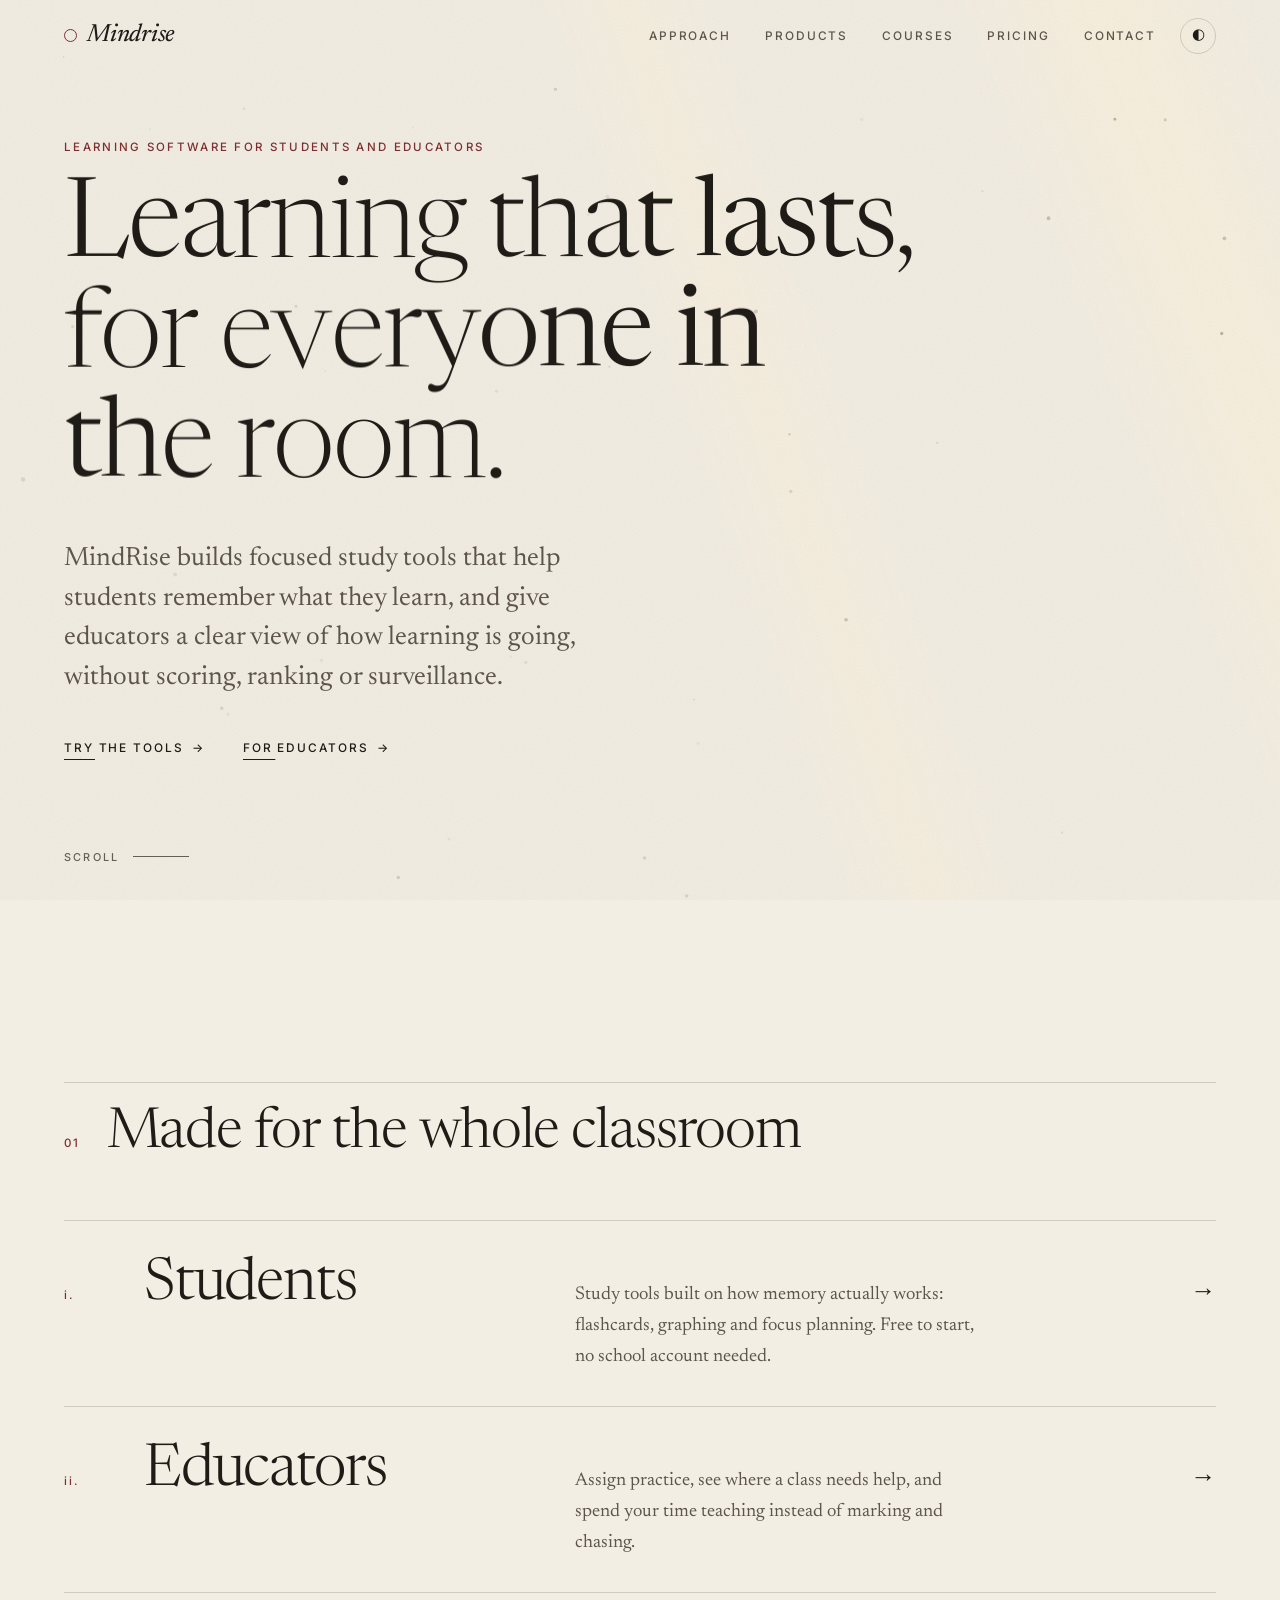
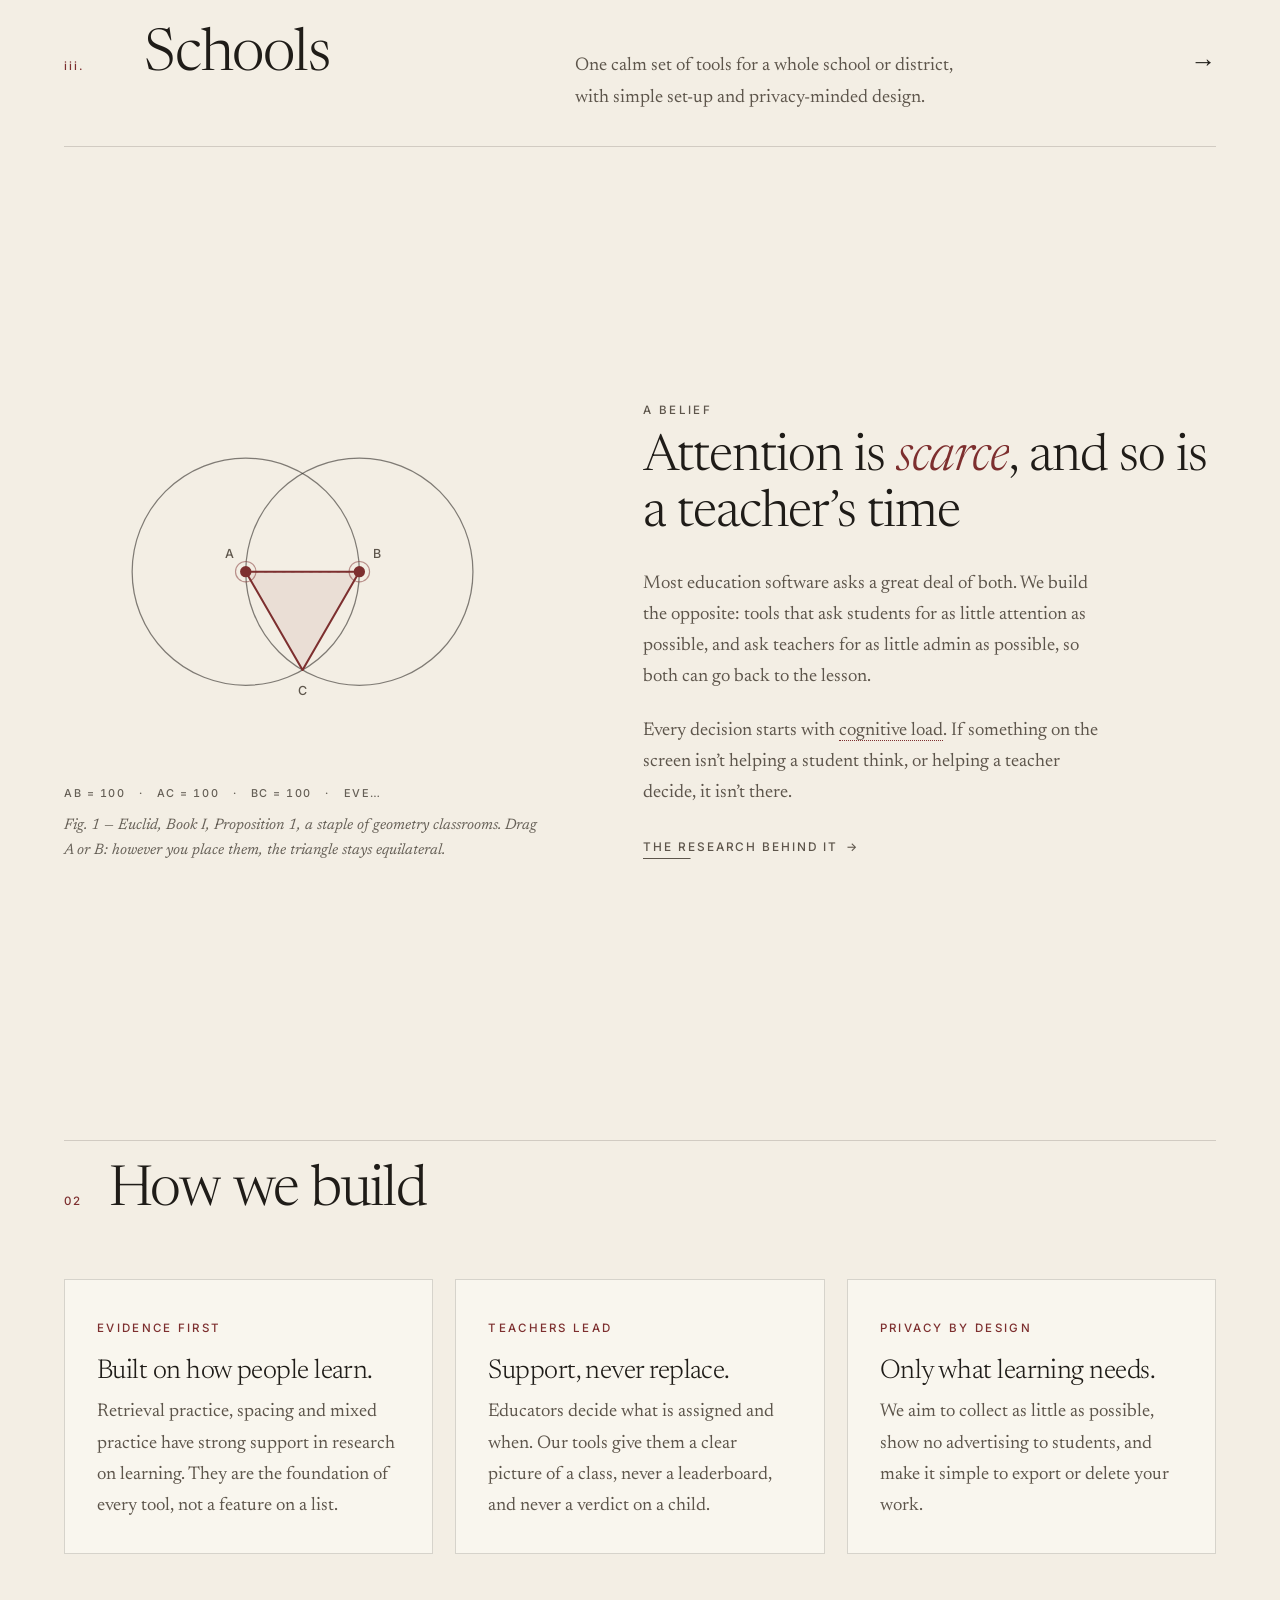
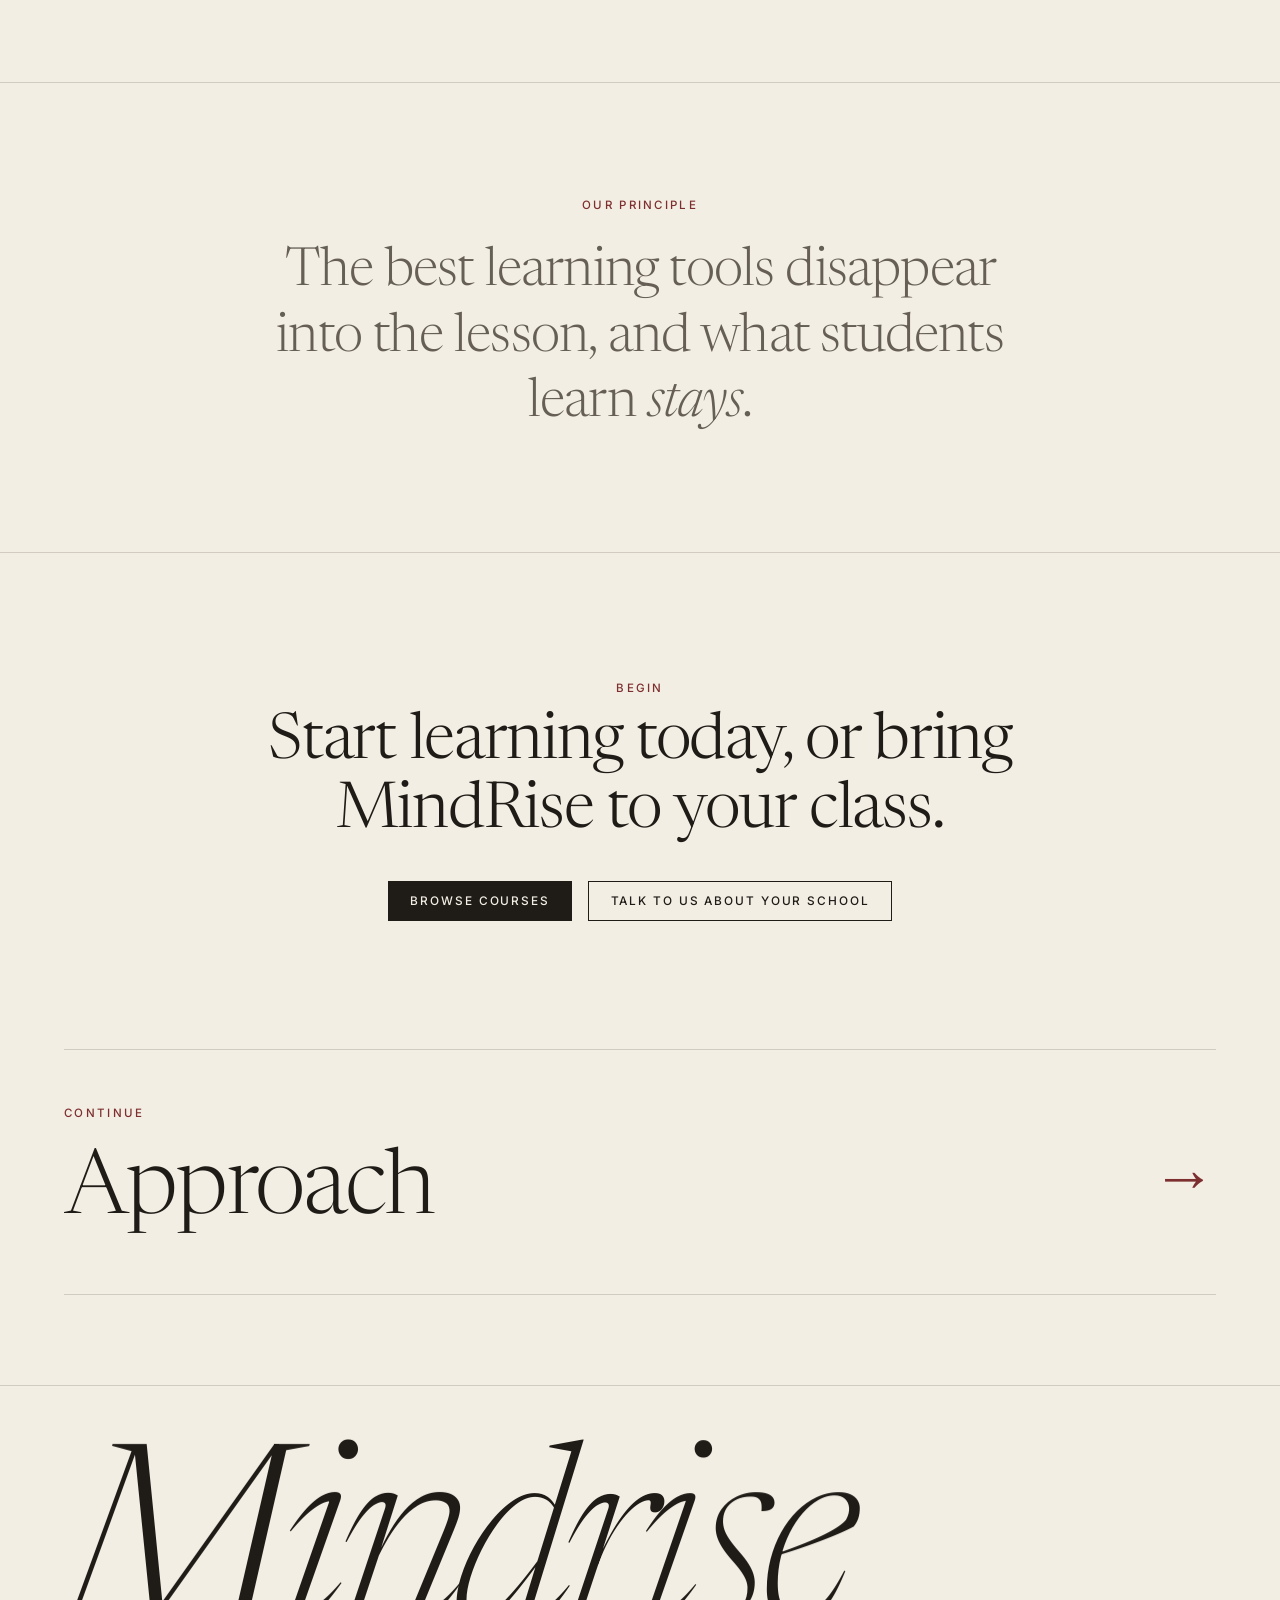
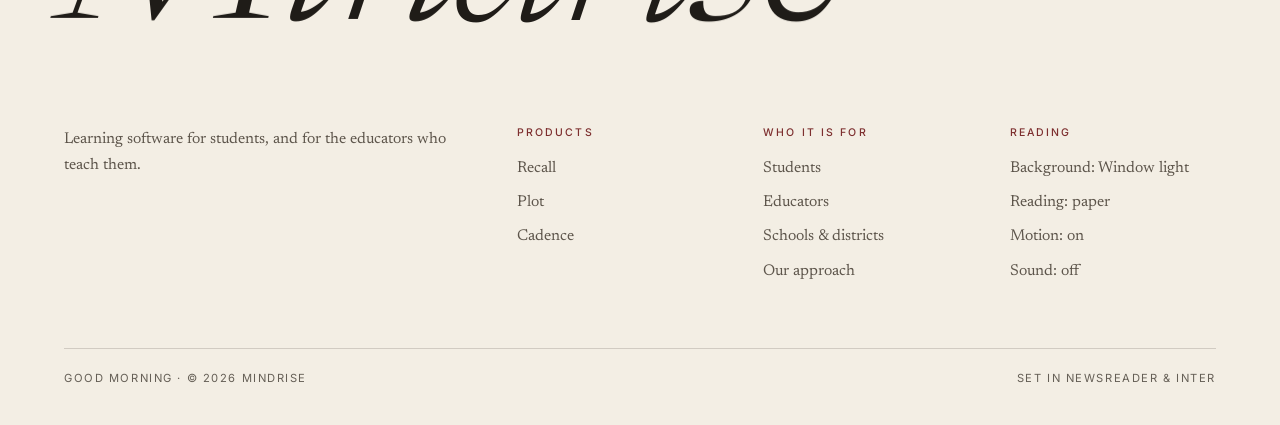
==== commit 7274971d: "Make every background clearly different; rewrite copy for students and educators Backgrounds: each o" ====
--- a/index.html
+++ b/index.html
@@ -3,12 +3,12 @@
 <head>
   <meta charset="UTF-8" />
   <meta name="viewport" content="width=device-width, initial-scale=1.0" />
-  <title>Mindrise — Tools for the serious student</title>
-  <meta name="description" content="Mindrise designs quiet, considered software for students: spaced flashcards, a graphing workspace, and a calm focus planner." />
+  <title>MindRise — Learning software for students and educators</title>
+  <meta name="description" content="MindRise builds focused study tools for students and clear, calm classroom tools for educators: spaced flashcards, a graphing workspace, focus planning and self-paced courses." />
   <link rel="preconnect" href="https://fonts.googleapis.com" />
   <link rel="preconnect" href="https://fonts.gstatic.com" crossorigin />
   <link href="https://fonts.googleapis.com/css2?family=Inter:wght@400;500&family=Newsreader:ital,opsz,wght@0,6..72,200..800;1,6..72,200..800&display=swap" rel="stylesheet" />
-  <link rel="stylesheet" href="css/site.css?v=bd579733" />
+  <link rel="stylesheet" href="css/site.css?v=bfe61f5f" />
 </head>
 <body data-scene="flow">
   <a class="skip" href="#main">Skip to content</a>
@@ -32,22 +32,22 @@
   <main id="main">
 
     <section class="hero wrap">
-      <p class="kicker fade">Educational software</p>
-      <h1 id="headline" data-text="Tools for the serious student.">Tools for the serious student.</h1>
-      <p class="standfirst fade">Mindrise designs quiet, considered software for people who are learning something difficult, and would like to remember it.</p>
+      <p class="kicker fade">Learning software for students and educators</p>
+      <h1 id="headline" data-text="Learning that lasts, for everyone in the room.">Learning that lasts, for everyone in the room.</h1>
+      <p class="standfirst fade">MindRise builds focused study tools that help students remember what they learn, and give educators a clear view of how learning is going, without scoring, ranking or surveillance.</p>
       <p class="hero-links fade">
-        <a class="link-arrow" href="products.html">See the products <span aria-hidden="true">→</span></a>
-        <a class="link-arrow" href="approach.html">Read our approach <span aria-hidden="true">→</span></a>
+        <a class="link-arrow" href="products.html">Try the tools <span aria-hidden="true">→</span></a>
+        <a class="link-arrow" href="pricing.html#educator">For educators <span aria-hidden="true">→</span></a>
       </p>
       <p class="scroll-cue">Scroll</p>
     </section>
 
     <section class="block wrap">
-      <header class="section-head"><span class="num">01</span><h2 data-rise>Three instruments</h2></header>
+      <header class="section-head"><span class="num">01</span><h2 data-rise>Made for the whole classroom</h2></header>
       <ul class="index-list">
-        <li class="index-row" data-float="recall"><a href="products.html#recall"><span class="n">i.</span><span class="t">Recall</span><span class="d">Flashcards that return just as you are about to forget them.</span><span class="arrow" aria-hidden="true">→</span></a></li>
-        <li class="index-row" data-float="plot"><a href="products.html#plot"><span class="n">ii.</span><span class="t">Plot</span><span class="d">A graphing workspace for equations you want to understand, not just draw.</span><span class="arrow" aria-hidden="true">→</span></a></li>
-        <li class="index-row" data-float="cadence"><a href="products.html#cadence"><span class="n">iii.</span><span class="t">Cadence</span><span class="d">Planning and focus, without notifications, scores or noise.</span><span class="arrow" aria-hidden="true">→</span></a></li>
+        <li class="index-row" data-float="recall"><a href="pricing.html#student"><span class="n">i.</span><span class="t">Students</span><span class="d">Study tools built on how memory actually works: flashcards, graphing and focus planning. Free to start, no school account needed.</span><span class="arrow" aria-hidden="true">→</span></a></li>
+        <li class="index-row" data-float="class"><a href="pricing.html#educator"><span class="n">ii.</span><span class="t">Educators</span><span class="d">Assign practice, see where a class needs help, and spend your time teaching instead of marking and chasing.</span><span class="arrow" aria-hidden="true">→</span></a></li>
+        <li class="index-row" data-float="school"><a href="pricing.html#school"><span class="n">iii.</span><span class="t">Schools</span><span class="d">One calm set of tools for a whole school or district, with simple set-up and privacy-minded design.</span><span class="arrow" aria-hidden="true">→</span></a></li>
       </ul>
     </section>
 
@@ -60,18 +60,18 @@
             <line id="gab" x1="160" y1="130" x2="260" y2="130" />
             <path id="gtri" d="M160 130 L260 130 L210 216.6 Z" />
             <text id="lA" x="142" y="118">A</text><text id="lB" x="272" y="118">B</text><text id="lC" x="206" y="238">C</text>
-            <g class="handle" id="hA" tabindex="0" role="slider" aria-label="Point A. Drag, or use the arrow keys." transform="translate(160 130)"><circle class="hit" r="20"/><circle class="ring" r="9"/><circle class="dot" r="5"/></g>
-            <g class="handle" id="hB" tabindex="0" role="slider" aria-label="Point B. Drag, or use the arrow keys." transform="translate(260 130)"><circle class="hit" r="20"/><circle class="ring" r="9"/><circle class="dot" r="5"/></g>
+            <g class="handle" id="hA" tabindex="0" role="button" aria-roledescription="draggable point" aria-label="Point A. Drag, or use the arrow keys." transform="translate(160 130)"><circle class="hit" r="20"/><circle class="ring" r="9"/><circle class="dot" r="5"/></g>
+            <g class="handle" id="hB" tabindex="0" role="button" aria-roledescription="draggable point" aria-label="Point B. Drag, or use the arrow keys." transform="translate(260 130)"><circle class="hit" r="20"/><circle class="ring" r="9"/><circle class="dot" r="5"/></g>
           </svg>
           <p class="readout" id="geomReadout">AB = 100   ·   AC = 100   ·   BC = 100   ·   every angle 60°</p>
-          <figcaption>Fig. 1 — Euclid, Book I, Proposition 1. Drag A or B: however you place them, the triangle stays equilateral.</figcaption>
+          <figcaption>Fig. 1 — Euclid, Book I, Proposition 1, a staple of geometry classrooms. Drag A or B: however you place them, the triangle stays equilateral.</figcaption>
         </figure>
         <div>
           <p class="kicker fade">A belief</p>
-          <h2 data-rise>Attention is the <em>scarce</em> thing</h2>
-          <p class="fade">Most software competes for your attention. We think a study tool should do the opposite: ask for as little as possible, and give the rest back to the work.</p>
-          <p class="fade">Every decision here begins with <span class="term" data-def="The amount of mental effort being used in working memory at one moment. Good design keeps it for the material, not the interface.">cognitive load</span>. If an interface element isn’t helping you think, it isn’t there.</p>
-          <p class="fade"><a class="link-arrow" href="approach.html">The thinking behind it <span aria-hidden="true">→</span></a></p>
+          <h2 data-rise>Attention is <em>scarce</em>, and so is a teacher’s time</h2>
+          <p class="fade">Most education software asks a great deal of both. We build the opposite: tools that ask students for as little attention as possible, and ask teachers for as little admin as possible, so both can go back to the lesson.</p>
+          <p class="fade">Every decision starts with <span class="term" data-def="The amount of mental effort being used in working memory at one moment. Good design keeps it for the material, not the interface.">cognitive load</span>. If something on the screen isn’t helping a student think, or helping a teacher decide, it isn’t there.</p>
+          <p class="fade"><a class="link-arrow" href="approach.html">The research behind it <span aria-hidden="true">→</span></a></p>
         </div>
       </div>
     </section>
@@ -79,29 +79,29 @@
     <section class="block wrap">
       <header class="section-head"><span class="num">02</span><h2 data-rise>How we build</h2></header>
       <div class="principles">
-        <article class="card fade"><span class="kicker">Quiet by default</span><h3>No streaks, no points.</h3><p>Nothing here measures your worth in badges. The only number we care about is how much you remember next month.</p></article>
-        <article class="card fade"><span class="kicker">Made to be remembered</span><h3>Built on how memory works.</h3><p>Retrieval, spacing and variety are not features. They are the foundation every tool is built on.</p></article>
-        <article class="card fade"><span class="kicker">Respect</span><h3>Your time, your notes.</h3><p>Tools that open fast, work offline-minded, and let you take your work with you when you go.</p></article>
+        <article class="card fade"><span class="kicker">Evidence first</span><h3>Built on how people learn.</h3><p>Retrieval practice, spacing and mixed practice have strong support in research on learning. They are the foundation of every tool, not a feature on a list.</p></article>
+        <article class="card fade"><span class="kicker">Teachers lead</span><h3>Support, never replace.</h3><p>Educators decide what is assigned and when. Our tools give them a clear picture of a class, never a leaderboard, and never a verdict on a child.</p></article>
+        <article class="card fade"><span class="kicker">Privacy by design</span><h3>Only what learning needs.</h3><p>We aim to collect as little as possible, show no advertising to students, and make it simple to export or delete your work.</p></article>
       </div>
     </section>
 
     <section class="quote-wrap">
       <div class="wrap">
         <span class="kicker">Our principle</span>
-        <p class="quote" data-read>Good tools disappear, and what you learn <em>stays</em>.</p>
+        <p class="quote" data-read>The best learning tools disappear into the lesson, and what students learn <em>stays</em>.</p>
       </div>
     </section>
 
     <section class="block wrap" style="text-align:center">
       <p class="kicker fade">Begin</p>
-      <h2 class="fade" style="font-size:clamp(2.2rem,5vw,4rem);margin:14px auto 34px;max-width:18ch">Start with a single course.</h2>
-      <p class="fade"><a class="btn solid" data-magnetic href="courses.html">Browse the courses</a></p>
+      <h2 class="fade" style="font-size:clamp(2.2rem,5vw,4rem);margin:14px auto 34px;max-width:20ch">Start learning today, or bring MindRise to your class.</h2>
+      <p class="fade" style="display:flex;gap:16px;justify-content:center;flex-wrap:wrap"><a class="btn solid" data-magnetic href="courses.html">Browse courses</a><a class="btn" data-magnetic href="contact.html">Talk to us about your school</a></p>
     </section>
 
     <div id="floatFig" aria-hidden="true">
       <svg data-fig="recall" viewBox="0 0 110 100"><rect x="14" y="40" width="64" height="44"/><rect x="22" y="31" width="64" height="44"/><rect x="30" y="22" width="64" height="44"/><path d="M42 38 H82 M42 48 H70"/></svg>
-      <svg data-fig="plot" viewBox="0 0 110 100"><path d="M10 92 V10 M10 52 H102"/><path d="M10 52 C28 6 46 6 55 52 S84 98 102 52"/></svg>
-      <svg data-fig="cadence" viewBox="0 0 110 100"><circle cx="55" cy="50" r="38"/><path d="M55 50 V22 M55 50 L74 60"/><path d="M55 12 V18 M55 82 V88 M17 50 H23 M87 50 H93"/></svg>
+      <svg data-fig="class" viewBox="0 0 110 100"><path d="M10 90 H102"/><path d="M22 90 V58 H38 V90 M48 90 V36 H64 V90 M74 90 V66 H90 V90"/><path d="M12 20 L30 30 L56 14 L96 26"/></svg>
+      <svg data-fig="school" viewBox="0 0 110 100"><path d="M10 90 H102 M18 90 V44 H92 V90"/><path d="M12 44 L55 14 L98 44"/><path d="M30 90 V58 H42 V90 M50 90 V58 H62 V90 M70 90 V58 H82 V90"/><path d="M55 14 V4 M55 4 H68"/></svg>
     </div>
 
     <section class="next wrap"><a class="next-link" href="approach.html"><span class="kicker">Continue</span><span class="next-title">Approach</span><span class="arr" aria-hidden="true">→</span></a></section>
@@ -111,18 +111,18 @@
     <div class="wrap">
       <div id="bigmark" data-text="Mindrise" aria-label="Mindrise">Mindrise</div>
       <div class="foot-grid">
-        <p>Considered software for students who take their learning seriously.</p>
+        <p>Learning software for students, and for the educators who teach them.</p>
         <div><h4>Products</h4><ul><li><a href="products.html#recall">Recall</a></li><li><a href="products.html#plot">Plot</a></li><li><a href="products.html#cadence">Cadence</a></li></ul></div>
-        <div><h4>Mindrise</h4><ul><li><a href="approach.html">Approach</a></li><li><a href="courses.html">Courses</a></li><li><a href="pricing.html">Pricing</a></li><li><a href="contact.html">Contact</a></li></ul></div>
+        <div><h4>Who it is for</h4><ul><li><a href="pricing.html#student">Students</a></li><li><a href="pricing.html#educator">Educators</a></li><li><a href="pricing.html#school">Schools &amp; districts</a></li><li><a href="approach.html">Our approach</a></li></ul></div>
         <div><h4>Reading</h4><ul><li><button id="setSurface">Background: Window light</button></li><li><button id="setTheme">Reading: paper</button></li><li><button id="setMotion">Motion: on</button></li><li><button id="setSound">Sound: off</button></li></ul></div>
       </div>
       <div class="legal"><span><span id="greet"></span> · © <span id="year"></span> Mindrise</span><span>Set in Newsreader &amp; Inter</span></div>
     </div>
   </footer>
 
-  <script src="js/core.js?v=3f056aef"></script>
-  <script src="js/ambient.js?v=3641472d"></script>
-  <script src="js/backgrounds.js?v=6992f262"></script>
+  <script src="js/core.js?v=ac49ac4c"></script>
+  <script src="js/ambient.js?v=5a221ed5"></script>
+  <script src="js/backgrounds.js?v=1eb49b6c"></script>
   <script src="js/geometry.js?v=41a40f0e"></script>
 </body>
 </html>
--- a/css/site.css
+++ b/css/site.css
@@ -4,7 +4,7 @@
   --paper: #f9f6ee;
   --ink: #1f1c18;
   --soft: #5d554b;
-  --mute: #6e685e;
+  --mute: #655f56;
   --rule: rgba(31, 28, 24, 0.16);
   --accent: #7d2f2f;
   --brass: #a9813a;
@@ -20,7 +20,7 @@
   --paper: #1b1814;
   --ink: #ece4d4;
   --soft: #bdb3a2;
-  --mute: #8b8273;
+  --mute: #938a7b;
   --rule: rgba(236, 228, 212, 0.18);
   --accent: #dc8c76;
   --brass: #d3a85a;
@@ -304,7 +304,7 @@
 #billing { position: relative; width: 52px; height: 26px; border: 1px solid var(--ink); background: transparent; cursor: pointer; }
 #billing::after { content: ""; position: absolute; top: 3px; left: 3px; width: 18px; height: 18px; background: var(--ink); transition: transform 0.55s var(--ease); }
 #billing[aria-checked="true"]::after { transform: translateX(26px); background: var(--accent); }
-.plans { display: grid; grid-template-columns: repeat(3, 1fr); border: 1px solid var(--rule); background: color-mix(in srgb, var(--paper) 80%, transparent); }
+.plans { display: grid; grid-template-columns: repeat(4, 1fr); border: 1px solid var(--rule); background: color-mix(in srgb, var(--paper) 80%, transparent); }
 .plan { position: relative; padding: clamp(28px, 3.6vw, 50px); display: flex; flex-direction: column; border-left: 1px solid var(--rule); transition: background 0.5s; }
 .plan:first-child { border-left: 0; }
 .plan:hover { background: color-mix(in srgb, var(--accent) 5%, transparent); }
@@ -496,18 +496,19 @@
    ===================================================================== */
 [data-lamp="off"] body::before { display: none; }
 [data-flat="on"] body::after { display: none; }
+html { background: var(--bg); }
 [data-texture="linen"] body {
   background-image:
-    repeating-linear-gradient(0deg, color-mix(in srgb, var(--ink) 4.5%, transparent) 0 1px, transparent 1px 4px),
-    repeating-linear-gradient(90deg, color-mix(in srgb, var(--ink) 3.5%, transparent) 0 1px, transparent 1px 4px);
+    repeating-linear-gradient(0deg, var(--tex) 0 1px, transparent 1px 3px),
+    repeating-linear-gradient(90deg, var(--tex) 0 1px, transparent 1px 3px);
 }
 [data-texture="grid"] body {
   background-image:
-    linear-gradient(color-mix(in srgb, var(--ink) 9%, transparent) 1px, transparent 1px),
-    linear-gradient(90deg, color-mix(in srgb, var(--ink) 9%, transparent) 1px, transparent 1px),
-    linear-gradient(color-mix(in srgb, var(--ink) 4.5%, transparent) 1px, transparent 1px),
-    linear-gradient(90deg, color-mix(in srgb, var(--ink) 4.5%, transparent) 1px, transparent 1px);
-  background-size: 120px 120px, 120px 120px, 24px 24px, 24px 24px;
+    linear-gradient(var(--tex) 1px, transparent 1px),
+    linear-gradient(90deg, var(--tex) 1px, transparent 1px),
+    linear-gradient(var(--tex2) 1px, transparent 1px),
+    linear-gradient(90deg, var(--tex2) 1px, transparent 1px);
+  background-size: 96px 96px, 96px 96px, 24px 24px, 24px 24px;
 }
 
 #bgPanel { position: fixed; right: var(--gutter); bottom: 24px; z-index: 170; width: min(460px, calc(100vw - 2 * var(--gutter))); max-height: calc(100svh - 48px); overflow: auto; padding: 22px 22px 18px; background: var(--paper); border: 1px solid var(--rule); box-shadow: 0 30px 70px rgba(0, 0, 0, 0.22); opacity: 0; transform: translateY(14px); transition: opacity 0.35s, transform 0.55s var(--ease); }
@@ -534,3 +535,13 @@
 
 .bg-note { margin-top: 16px; padding: 10px 12px; border: 1px solid var(--rule); font-size: 0.92rem; color: var(--soft); }
 .bg-note button { margin-left: 6px; background: none; border: 0; padding: 0; font: 500 0.66rem var(--sans); letter-spacing: 0.16em; text-transform: uppercase; color: var(--accent); cursor: pointer; border-bottom: 1px solid var(--accent); }
+
+/* four plans: students, educators, schools */
+.plan .who { font: 500 0.62rem var(--sans); letter-spacing: 0.2em; text-transform: uppercase; color: var(--accent); margin-bottom: 8px; }
+.plan.featured .who { margin-top: 4px; }
+.amount.word { font-size: 2.6rem; padding-top: 0.45rem; }
+@media (min-width: 961px) and (max-width: 1180px) {
+  .plans { grid-template-columns: repeat(2, 1fr); }
+  .plan:nth-child(3) { border-left: 0; border-top: 1px solid var(--rule); }
+  .plan:nth-child(4) { border-top: 1px solid var(--rule); }
+}
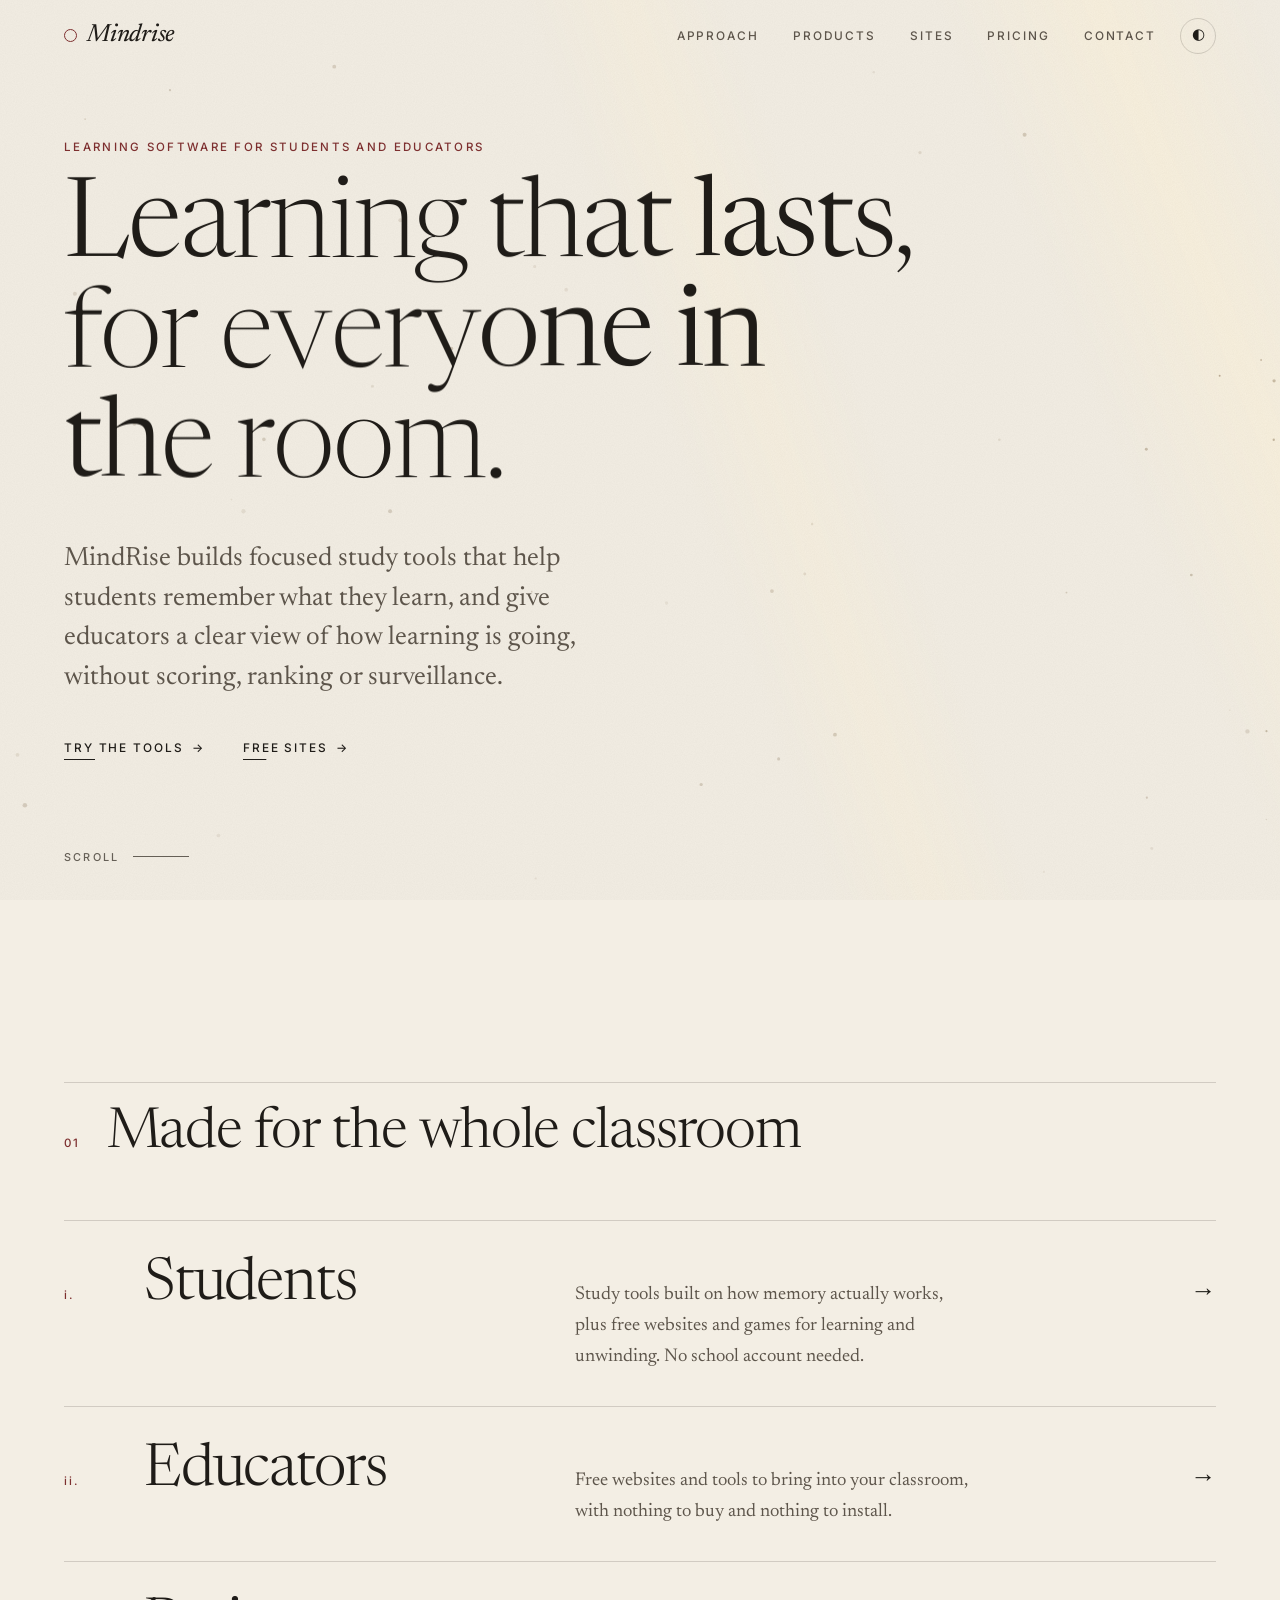
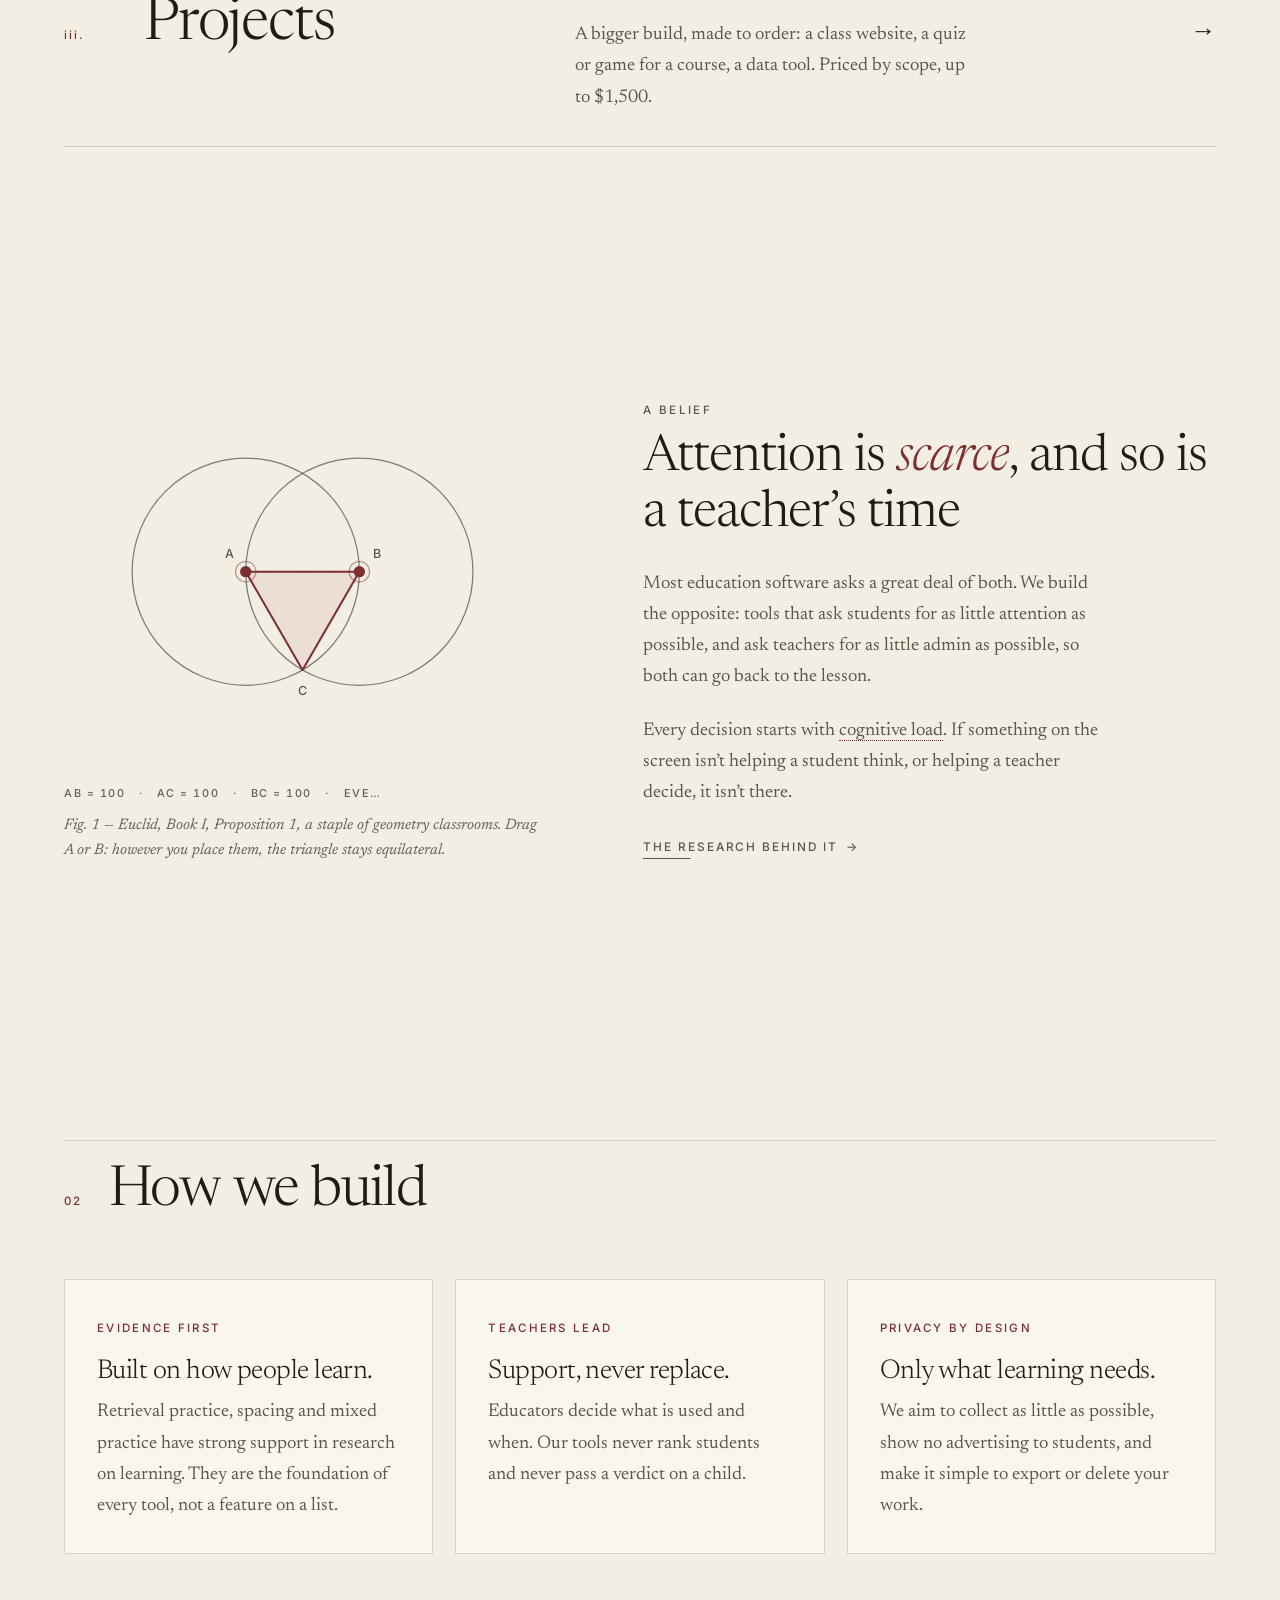
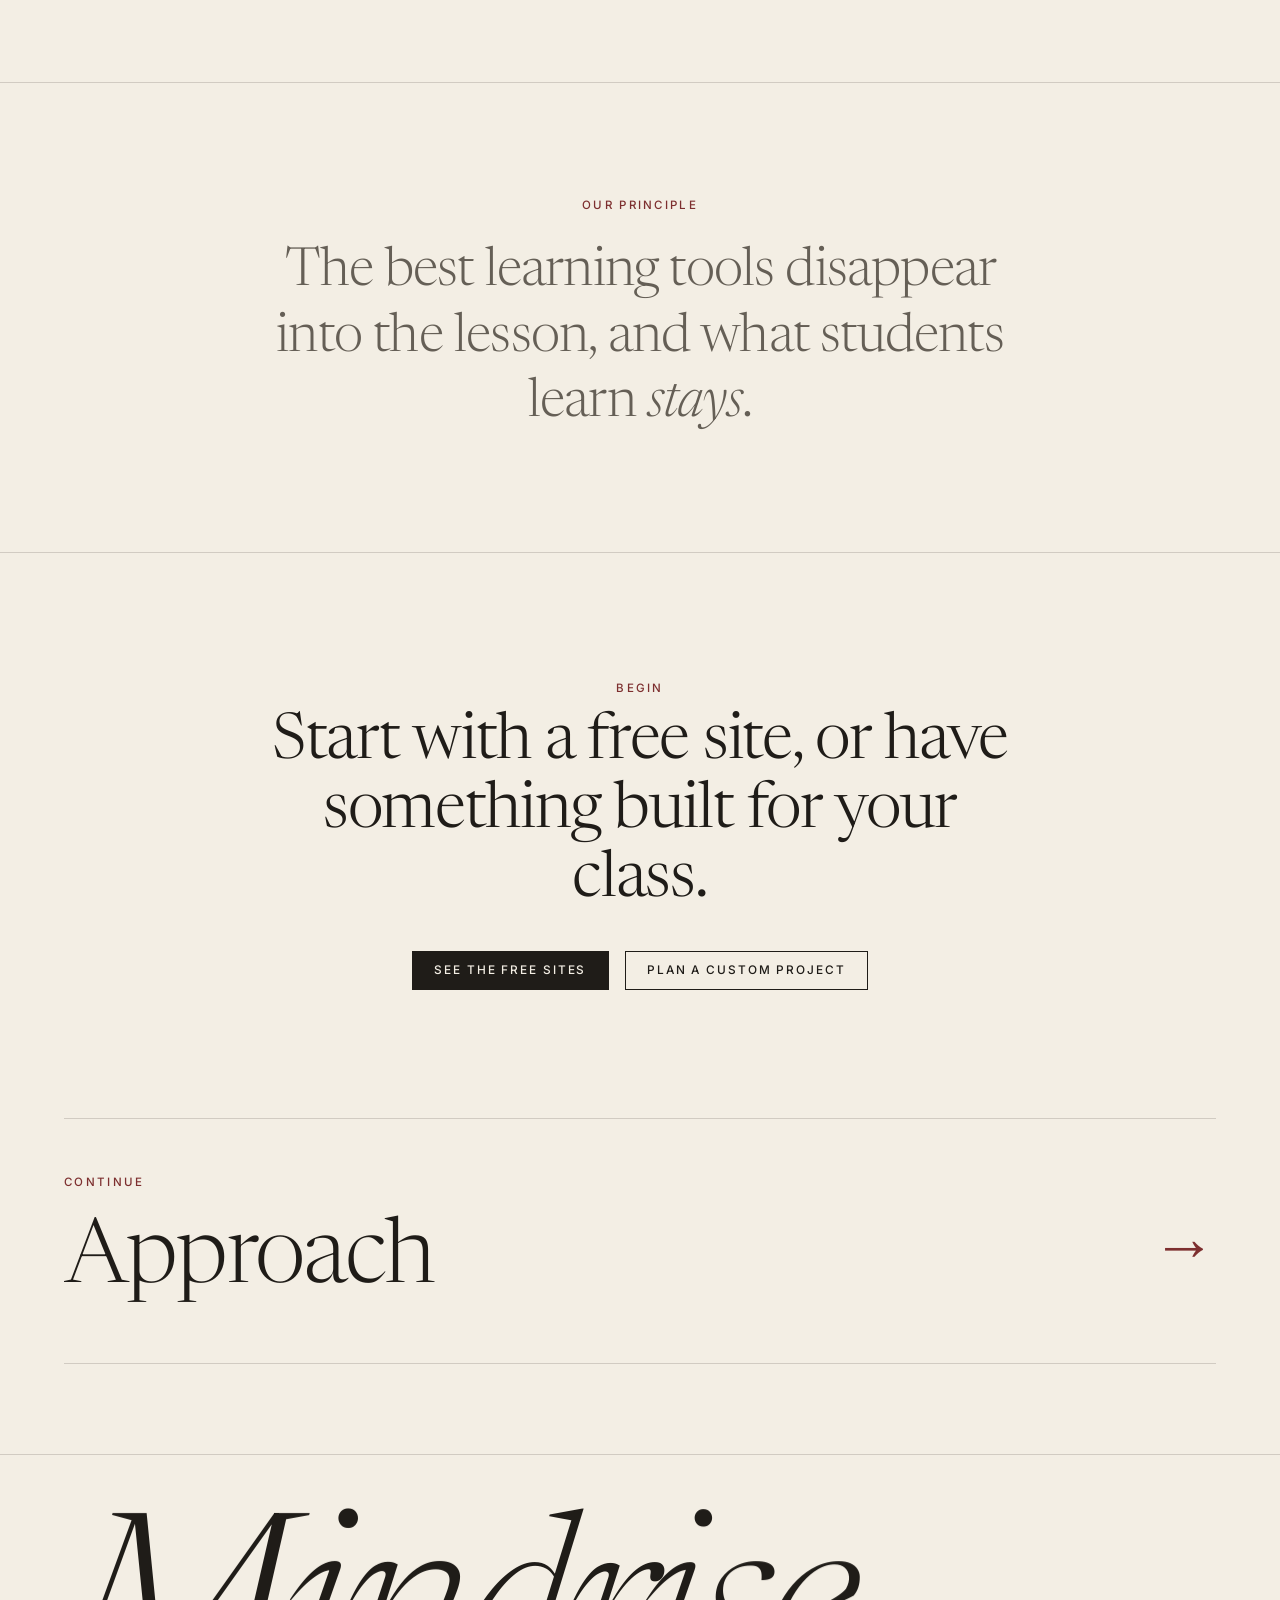
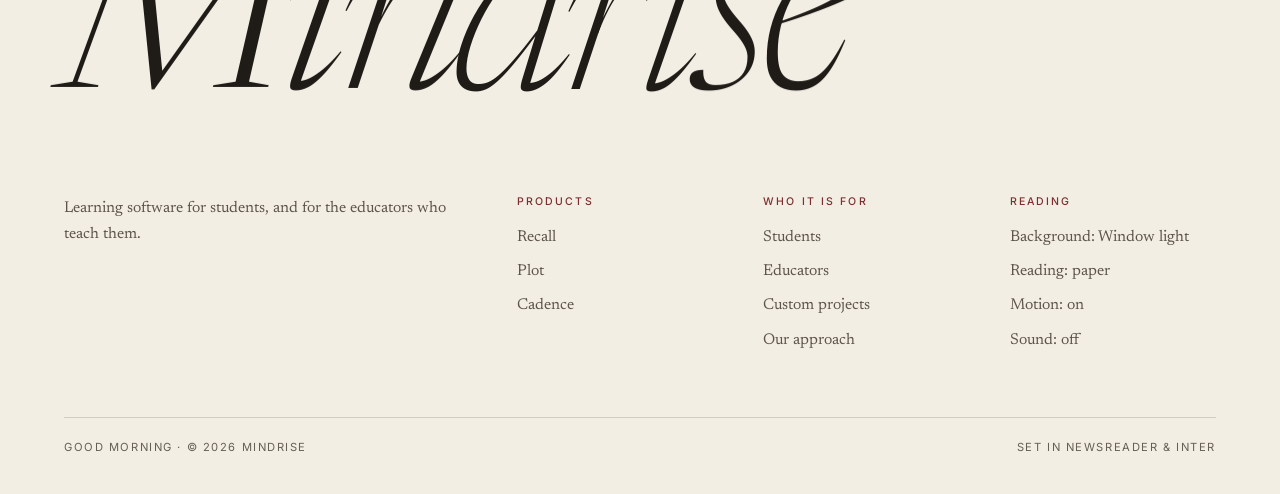
==== commit 6506a687: "Add Rest resources, replace Courses with Sites, new pricing - Approach, chapter V: four quiet stress" ====
--- a/index.html
+++ b/index.html
@@ -4,11 +4,11 @@
   <meta charset="UTF-8" />
   <meta name="viewport" content="width=device-width, initial-scale=1.0" />
   <title>MindRise — Learning software for students and educators</title>
-  <meta name="description" content="MindRise builds focused study tools for students and clear, calm classroom tools for educators: spaced flashcards, a graphing workspace, focus planning and self-paced courses." />
+  <meta name="description" content="MindRise builds focused study tools and free websites for students and educators, and custom projects made to order for up to $1,500." />
   <link rel="preconnect" href="https://fonts.googleapis.com" />
   <link rel="preconnect" href="https://fonts.gstatic.com" crossorigin />
   <link href="https://fonts.googleapis.com/css2?family=Inter:wght@400;500&family=Newsreader:ital,opsz,wght@0,6..72,200..800;1,6..72,200..800&display=swap" rel="stylesheet" />
-  <link rel="stylesheet" href="css/site.css?v=bfe61f5f" />
+  <link rel="stylesheet" href="css/site.css?v=2c49e187" />
 </head>
 <body data-scene="flow">
   <a class="skip" href="#main">Skip to content</a>
@@ -20,7 +20,7 @@
     <nav class="site-nav" id="siteNav" aria-label="Primary">
       <a href="approach.html">Approach</a>
       <a href="products.html">Products</a>
-      <a href="courses.html">Courses</a>
+      <a href="sites.html">Sites</a>
       <a href="pricing.html">Pricing</a>
       <a href="contact.html">Contact</a>
       <span class="nav-ink" aria-hidden="true"></span>
@@ -37,7 +37,7 @@
       <p class="standfirst fade">MindRise builds focused study tools that help students remember what they learn, and give educators a clear view of how learning is going, without scoring, ranking or surveillance.</p>
       <p class="hero-links fade">
         <a class="link-arrow" href="products.html">Try the tools <span aria-hidden="true">→</span></a>
-        <a class="link-arrow" href="pricing.html#educator">For educators <span aria-hidden="true">→</span></a>
+        <a class="link-arrow" href="sites.html">Free sites <span aria-hidden="true">→</span></a>
       </p>
       <p class="scroll-cue">Scroll</p>
     </section>
@@ -45,9 +45,9 @@
     <section class="block wrap">
       <header class="section-head"><span class="num">01</span><h2 data-rise>Made for the whole classroom</h2></header>
       <ul class="index-list">
-        <li class="index-row" data-float="recall"><a href="pricing.html#student"><span class="n">i.</span><span class="t">Students</span><span class="d">Study tools built on how memory actually works: flashcards, graphing and focus planning. Free to start, no school account needed.</span><span class="arrow" aria-hidden="true">→</span></a></li>
-        <li class="index-row" data-float="class"><a href="pricing.html#educator"><span class="n">ii.</span><span class="t">Educators</span><span class="d">Assign practice, see where a class needs help, and spend your time teaching instead of marking and chasing.</span><span class="arrow" aria-hidden="true">→</span></a></li>
-        <li class="index-row" data-float="school"><a href="pricing.html#school"><span class="n">iii.</span><span class="t">Schools</span><span class="d">One calm set of tools for a whole school or district, with simple set-up and privacy-minded design.</span><span class="arrow" aria-hidden="true">→</span></a></li>
+        <li class="index-row" data-float="recall"><a href="sites.html"><span class="n">i.</span><span class="t">Students</span><span class="d">Study tools built on how memory actually works, plus free websites and games for learning and unwinding. No school account needed.</span><span class="arrow" aria-hidden="true">→</span></a></li>
+        <li class="index-row" data-float="class"><a href="sites.html"><span class="n">ii.</span><span class="t">Educators</span><span class="d">Free websites and tools to bring into your classroom, with nothing to buy and nothing to install.</span><span class="arrow" aria-hidden="true">→</span></a></li>
+        <li class="index-row" data-float="school"><a href="pricing.html#custom"><span class="n">iii.</span><span class="t">Projects</span><span class="d">A bigger build, made to order: a class website, a quiz or game for a course, a data tool. Priced by scope, up to $1,500.</span><span class="arrow" aria-hidden="true">→</span></a></li>
       </ul>
     </section>
 
@@ -80,7 +80,7 @@
       <header class="section-head"><span class="num">02</span><h2 data-rise>How we build</h2></header>
       <div class="principles">
         <article class="card fade"><span class="kicker">Evidence first</span><h3>Built on how people learn.</h3><p>Retrieval practice, spacing and mixed practice have strong support in research on learning. They are the foundation of every tool, not a feature on a list.</p></article>
-        <article class="card fade"><span class="kicker">Teachers lead</span><h3>Support, never replace.</h3><p>Educators decide what is assigned and when. Our tools give them a clear picture of a class, never a leaderboard, and never a verdict on a child.</p></article>
+        <article class="card fade"><span class="kicker">Teachers lead</span><h3>Support, never replace.</h3><p>Educators decide what is used and when. Our tools never rank students and never pass a verdict on a child.</p></article>
         <article class="card fade"><span class="kicker">Privacy by design</span><h3>Only what learning needs.</h3><p>We aim to collect as little as possible, show no advertising to students, and make it simple to export or delete your work.</p></article>
       </div>
     </section>
@@ -94,8 +94,8 @@
 
     <section class="block wrap" style="text-align:center">
       <p class="kicker fade">Begin</p>
-      <h2 class="fade" style="font-size:clamp(2.2rem,5vw,4rem);margin:14px auto 34px;max-width:20ch">Start learning today, or bring MindRise to your class.</h2>
-      <p class="fade" style="display:flex;gap:16px;justify-content:center;flex-wrap:wrap"><a class="btn solid" data-magnetic href="courses.html">Browse courses</a><a class="btn" data-magnetic href="contact.html">Talk to us about your school</a></p>
+      <h2 class="fade" style="font-size:clamp(2.2rem,5vw,4rem);margin:14px auto 34px;max-width:20ch">Start with a free site, or have something built for your class.</h2>
+      <p class="fade" style="display:flex;gap:16px;justify-content:center;flex-wrap:wrap"><a class="btn solid" data-magnetic href="sites.html">See the free sites</a><a class="btn" data-magnetic href="contact.html">Plan a custom project</a></p>
     </section>
 
     <div id="floatFig" aria-hidden="true">
@@ -113,7 +113,7 @@
       <div class="foot-grid">
         <p>Learning software for students, and for the educators who teach them.</p>
         <div><h4>Products</h4><ul><li><a href="products.html#recall">Recall</a></li><li><a href="products.html#plot">Plot</a></li><li><a href="products.html#cadence">Cadence</a></li></ul></div>
-        <div><h4>Who it is for</h4><ul><li><a href="pricing.html#student">Students</a></li><li><a href="pricing.html#educator">Educators</a></li><li><a href="pricing.html#school">Schools &amp; districts</a></li><li><a href="approach.html">Our approach</a></li></ul></div>
+        <div><h4>Who it is for</h4><ul><li><a href="sites.html">Students</a></li><li><a href="sites.html">Educators</a></li><li><a href="pricing.html#custom">Custom projects</a></li><li><a href="approach.html">Our approach</a></li></ul></div>
         <div><h4>Reading</h4><ul><li><button id="setSurface">Background: Window light</button></li><li><button id="setTheme">Reading: paper</button></li><li><button id="setMotion">Motion: on</button></li><li><button id="setSound">Sound: off</button></li></ul></div>
       </div>
       <div class="legal"><span><span id="greet"></span> · © <span id="year"></span> Mindrise</span><span>Set in Newsreader &amp; Inter</span></div>
--- a/css/site.css
+++ b/css/site.css
@@ -265,38 +265,17 @@
 .today input:checked ~ .txt { background-size: 100% 1px; color: var(--mute); }
 #todayCount { font: 500 0.68rem var(--sans); letter-spacing: 0.16em; text-transform: uppercase; color: var(--mute); }
 
-/* ----- course catalogue ----- */
+/* ----- filters ----- */
 .filters { display: flex; flex-wrap: wrap; gap: 6px 30px; align-items: baseline; margin-bottom: 40px; }
 .filter { background: none; border: 0; padding: 6px 0; position: relative; font: 500 0.72rem var(--sans); letter-spacing: 0.16em; text-transform: uppercase; color: var(--mute); cursor: pointer; transition: color 0.3s; }
 .filter::after { content: ""; position: absolute; left: 0; bottom: 0; height: 1px; width: 100%; background: var(--accent); transform: scaleX(0); transform-origin: left; transition: transform 0.6s var(--ease); }
 .filter[aria-pressed="true"] { color: var(--ink); }
 .filter[aria-pressed="true"]::after, .filter:hover::after { transform: scaleX(1); }
 #entryCount { margin-left: auto; font: italic 0.95rem var(--serif); color: var(--mute); }
-.catalogue { border-bottom: 1px solid var(--rule); }
-.entry { border-top: 1px solid var(--rule); }
 @keyframes entryIn { from { opacity: 0; transform: translateY(14px); } }
-.entry-head { width: 100%; display: grid; grid-template-columns: 3.4rem minmax(0, 1fr) 9rem 7rem 2rem; align-items: center; gap: 1.4rem; padding: 1.9rem 0; background: none; border: 0; text-align: left; cursor: pointer; transition: padding 0.6s var(--ease); }
-.entry-head:hover { padding-left: 14px; }
-.entry .no { font: 500 0.72rem var(--sans); letter-spacing: 0.18em; color: var(--accent); }
-.entry h3 { font-size: clamp(1.6rem, 3.2vw, 2.5rem); transition: color 0.4s; }
-.entry-head:hover h3 { color: var(--accent); }
-.entry .lv, .entry .du { font: 500 0.68rem var(--sans); letter-spacing: 0.16em; text-transform: uppercase; color: var(--mute); }
 .plus { position: relative; width: 18px; height: 18px; justify-self: end; }
 .plus::before, .plus::after { content: ""; position: absolute; left: 0; top: 50%; width: 100%; height: 1px; background: var(--ink); transition: transform 0.6s var(--ease); }
 .plus::after { transform: rotate(90deg); }
-.entry.open .plus::after { transform: rotate(0deg); }
-.entry.open .plus::before { transform: rotate(180deg); }
-.syllabus { display: grid; grid-template-rows: 0fr; transition: grid-template-rows 0.7s var(--ease); }
-.entry.open .syllabus { grid-template-rows: 1fr; }
-.syllabus > div { overflow: hidden; }
-.syl-grid { display: grid; grid-template-columns: 3.4rem minmax(0, 1.2fr) minmax(0, 1fr) 150px; gap: 1.4rem; padding: 0 0 2.4rem; }
-.syl-grid p { grid-column: 2; color: var(--soft); max-width: 44ch; }
-.syl-grid ol { grid-column: 3; list-style: none; counter-reset: u; font-size: 0.98rem; color: var(--soft); }
-.syl-grid li { counter-increment: u; padding: 7px 0; border-top: 1px solid var(--rule); display: flex; gap: 12px; }
-.syl-grid li::before { content: counter(u, lower-roman) "."; color: var(--accent); font-style: italic; min-width: 1.8em; }
-.emblem { grid-column: 4; width: 100%; height: auto; align-self: start; }
-.emblem path, .emblem circle { fill: none; stroke: var(--accent); stroke-width: 1.3; stroke-linecap: round; transition: stroke-dashoffset 1.6s var(--ease); }
-.entry:hover .emblem [data-draw], .entry.open .emblem [data-draw] { stroke-dashoffset: 0 !important; }
 
 /* ----- pricing ----- */
 .billing { display: flex; align-items: center; gap: 16px; margin-bottom: 40px; font: 500 0.72rem var(--sans); letter-spacing: 0.16em; text-transform: uppercase; color: var(--mute); }
@@ -390,11 +369,6 @@
   .index-row a { grid-template-columns: 2.4rem 1fr auto; }
   .index-row .d { grid-column: 2 / 3; }
   .index-row .arrow { grid-row: 1; grid-column: 3; }
-  .entry-head { grid-template-columns: 2.6rem minmax(0, 1fr) 2rem; }
-  .entry .lv, .entry .du { display: none; }
-  .syl-grid { grid-template-columns: 2.6rem 1fr; }
-  .syl-grid p, .syl-grid ol, .emblem { grid-column: 2; }
-  .emblem { max-width: 150px; }
   #floatFig { display: none; }
 }
 @media (max-width: 560px) {
@@ -436,20 +410,15 @@
 /* when one thing is held in view, its neighbours step back */
 .index-row { transition: opacity 0.5s ease; }
 .index-list:has(a:hover) .index-row:not(:hover) { opacity: 0.45; }
-.catalogue .entry.in { transition: opacity 0.5s var(--ease), transform 1.1s var(--ease); }
-.catalogue:has(.entry-head:hover) .entry:not(:has(.entry-head:hover)) { opacity: 0.45; }
 .plan { transition: background 0.5s, opacity 0.5s; }
 .plans:has(.plan:hover) .plan:not(:hover) { opacity: 0.6; }
 .chapter p.fade.in { transition: opacity 0.45s var(--ease), transform 1.1s var(--ease); }
 .chapter:has(p:hover) p:not(:hover) { opacity: 0.42; }
 [data-motion="off"] .index-list:has(a:hover) .index-row:not(:hover),
-[data-motion="off"] .catalogue:has(.entry-head:hover) .entry:not(:has(.entry-head:hover)),
 [data-motion="off"] .plans:has(.plan:hover) .plan:not(:hover),
 [data-motion="off"] .chapter:has(p:hover) p:not(:hover) { opacity: 1; }
 
-/* syllabus lines arrive one after another */
-.syl-grid li { opacity: 0; transform: translateY(8px); transition: opacity 0.6s var(--ease), transform 0.6s var(--ease); }
-.entry.open .syl-grid li { opacity: 1; transform: none; transition-delay: calc(var(--i, 0) * 70ms + 280ms); }
+/* answers fade in */
 .faq-a p { opacity: 0; transform: translateY(6px); transition: opacity 0.6s var(--ease) 0.2s, transform 0.6s var(--ease) 0.2s; }
 .faq-item.open .faq-a p { opacity: 1; transform: none; }
 
@@ -545,3 +514,63 @@
   .plan:nth-child(3) { border-left: 0; border-top: 1px solid var(--rule); }
   .plan:nth-child(4) { border-top: 1px solid var(--rule); }
 }
+
+/* =====================================================================
+   Rest: resources (stress relievers) and links
+   ===================================================================== */
+.rest { margin-top: 3.4rem; padding-top: 2rem; border-top: 1px solid var(--rule); }
+.rest h3 { font-size: clamp(1.7rem, 3vw, 2.3rem); margin: 10px 0 8px; }
+.rest-lead { color: var(--soft); margin-bottom: 20px; }
+.rest-note { color: var(--mute); font-style: italic; font-size: 0.98rem; margin-bottom: 14px; }
+.rest-tabs { display: flex; flex-wrap: wrap; gap: 2px 8px; margin-bottom: 14px; }
+.rest-stage { min-height: 360px; }
+.rest-stage [data-rpanel][hidden] { display: none; }
+.rest-controls { display: flex; justify-content: space-between; align-items: center; gap: 12px; flex-wrap: wrap; margin-top: 18px; }
+.breath { display: grid; place-items: center; height: 230px; }
+.b-ring { width: 170px; height: 170px; border-radius: 50%; border: 1.5px solid var(--accent); background: color-mix(in srgb, var(--accent) 9%, transparent); box-shadow: 0 0 60px color-mix(in srgb, var(--accent) 22%, transparent); transform: scale(0.55); }
+.b-read { text-align: center; font-style: italic; color: var(--soft); min-height: 1.6em; }
+.b-read b { font-weight: 500; font-style: normal; font-variant-numeric: tabular-nums; }
+.rbubs { display: grid; grid-template-columns: repeat(8, 1fr); gap: 10px; touch-action: none; user-select: none; -webkit-user-select: none; }
+.rbub { aspect-ratio: 1; border-radius: 50%; padding: 0; cursor: pointer; border: 1.5px solid var(--accent);
+  background: radial-gradient(circle at 32% 28%, color-mix(in srgb, var(--paper) 85%, transparent) 0 13%, transparent 15%), color-mix(in srgb, var(--accent) 12%, transparent);
+  transition: transform 0.35s cubic-bezier(0.34, 1.7, 0.64, 1), opacity 0.35s, border-color 0.3s; }
+.rbub:hover { transform: scale(1.08); }
+.rbub:active { transform: scale(0.92); }
+.rbub.popped { transform: scale(0.5); opacity: 0.2; border-style: dashed; pointer-events: none; }
+.rbub.inflate { animation: rinflate 0.6s var(--ease) backwards; }
+@keyframes rinflate { from { transform: scale(0.2); opacity: 0; } }
+.rest-stage .canvas-wrap { background: transparent; }
+.pairs { display: grid; grid-template-columns: repeat(4, 1fr); gap: 10px; max-width: 400px; margin: 0 auto; }
+.pair { aspect-ratio: 1; border: 1px solid var(--rule); background: var(--bg); color: var(--ink); font: 300 2.1rem var(--serif); cursor: pointer; transition: transform 0.45s var(--ease), background 0.3s, border-color 0.3s; }
+.pair:not(.up)::before { content: ""; display: block; width: 8px; height: 8px; margin: auto; border: 1px solid var(--mute); border-radius: 50%; }
+.pair:hover:not(.up):not(.done) { border-color: var(--accent); transform: translateY(-3px); }
+.pair.up { background: color-mix(in srgb, var(--accent) 8%, var(--bg)); border-color: var(--accent); }
+.pair.done { border-color: var(--accent); color: var(--accent); background: color-mix(in srgb, var(--accent) 12%, var(--bg)); cursor: default; }
+.resource-group { margin: 26px 0 8px; font: 500 0.66rem var(--sans); letter-spacing: 0.2em; text-transform: uppercase; color: var(--mute); }
+.resource-list { list-style: none; border-top: 1px solid var(--rule); }
+.resource-list a { display: grid; grid-template-columns: minmax(0, 9.5rem) minmax(0, 1fr) auto auto; gap: 18px; align-items: baseline; padding: 16px 0; border-bottom: 1px solid var(--rule); transition: padding 0.5s var(--ease), color 0.3s; }
+.resource-list a:hover, .resource-list a:focus-visible { padding-left: 12px; color: var(--accent); }
+.r-name { font-size: 1.5rem; font-weight: 330; letter-spacing: -0.01em; }
+.r-desc { color: var(--soft); font-size: 0.98rem; line-height: 1.5; }
+.r-tag { font: 500 0.6rem var(--sans); letter-spacing: 0.18em; text-transform: uppercase; color: var(--accent); }
+.r-arrow { transition: transform 0.5s var(--ease); }
+.resource-list a:hover .r-arrow { transform: translate(3px, -3px); }
+@media (max-width: 640px) {
+  .resource-list a { grid-template-columns: 1fr auto; row-gap: 4px; }
+  .r-desc { grid-column: 1 / 2; grid-row: 2; }
+  .r-tag { display: none; }
+  .rbubs { grid-template-columns: repeat(6, 1fr); }
+}
+
+/* two plans: free websites, custom projects */
+.plans { grid-template-columns: repeat(2, 1fr); }
+.plan.featured::before { content: "Made to order"; }
+.amount small { font: 500 0.7rem var(--sans); letter-spacing: 0.16em; text-transform: uppercase; color: var(--mute); margin-right: 0.5em; }
+@media (min-width: 961px) and (max-width: 1180px) { .plan:nth-child(3), .plan:nth-child(4) { border-top: 0; } }
+@media (max-width: 960px) { .plans { grid-template-columns: 1fr; } }
+
+/* site list */
+.index-row .stack { display: block; margin-top: 8px; font: 500 0.62rem var(--sans); letter-spacing: 0.16em; text-transform: uppercase; color: var(--mute); }
+.sr-only { position: absolute; width: 1px; height: 1px; overflow: hidden; clip: rect(0 0 0 0); white-space: nowrap; }
+.r-name { white-space: normal; }
+.resource-list a { grid-template-columns: minmax(0, 11rem) minmax(0, 1fr) auto auto; }
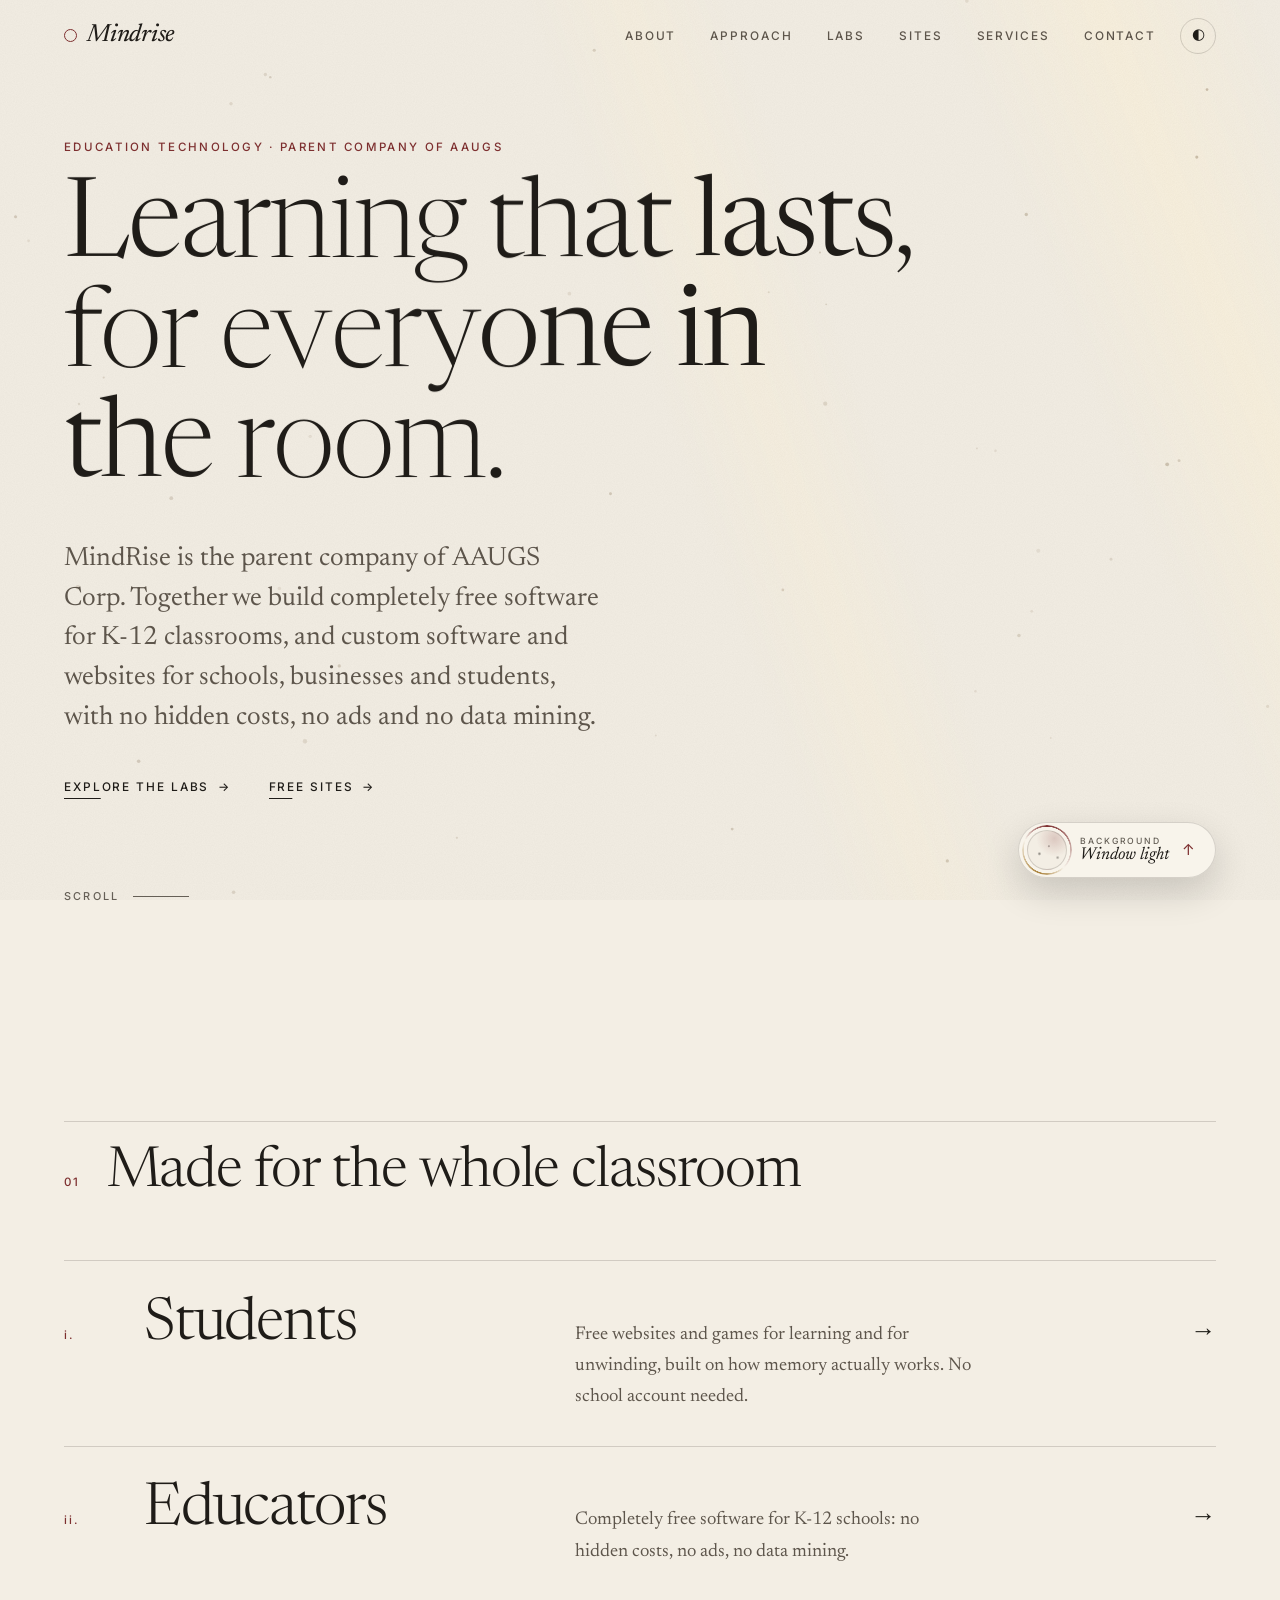
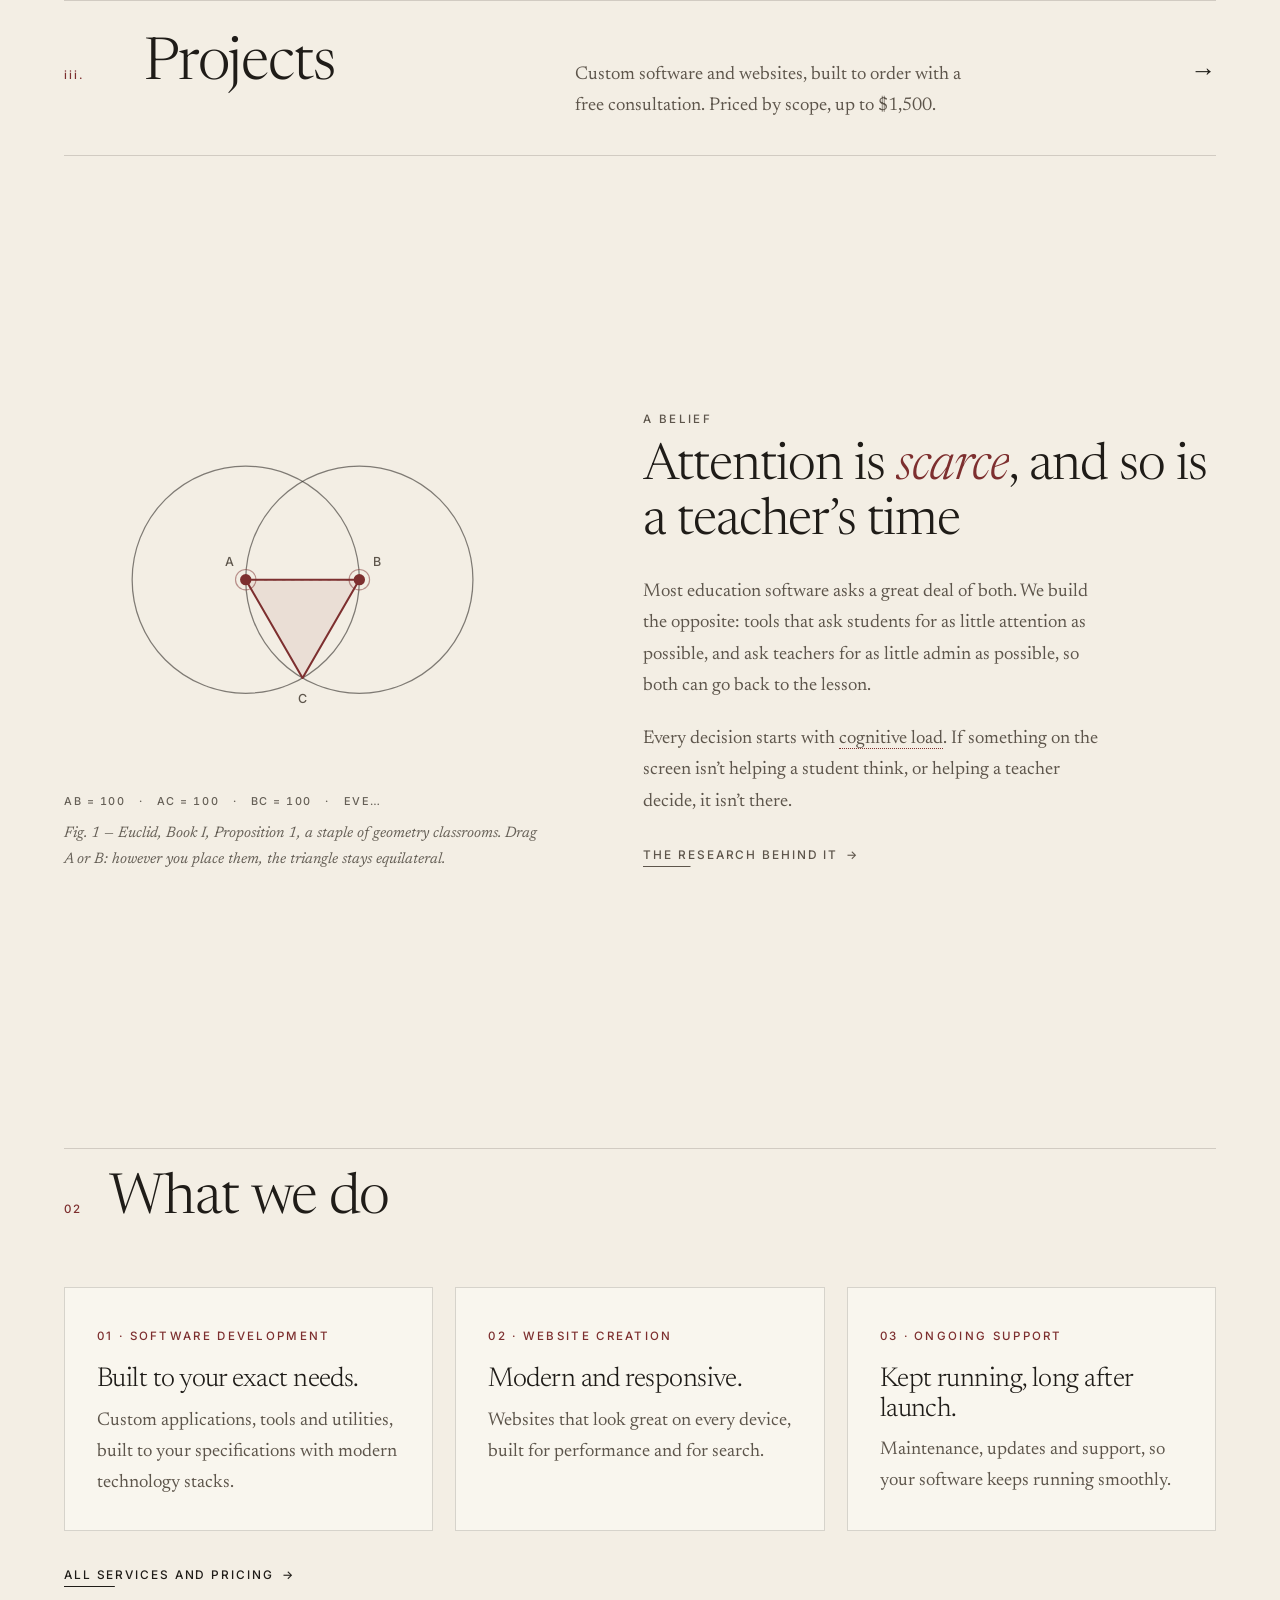
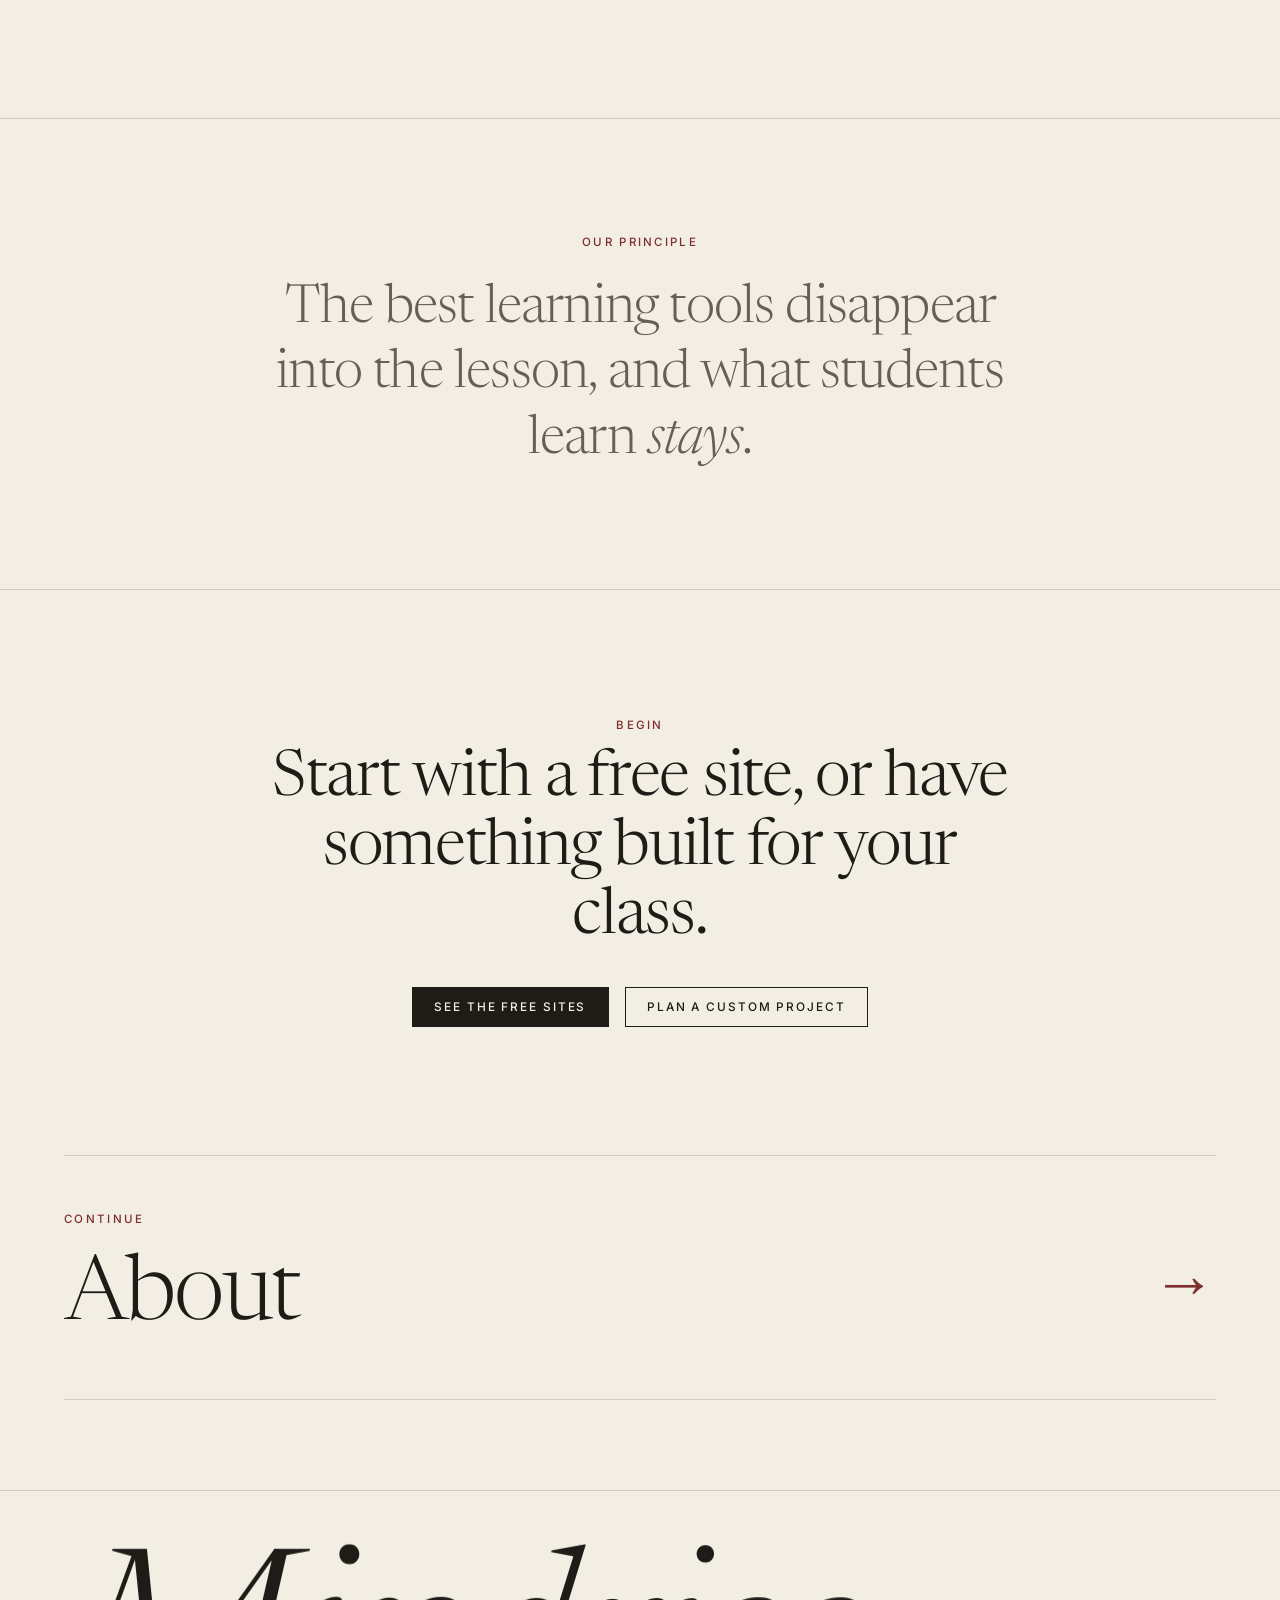
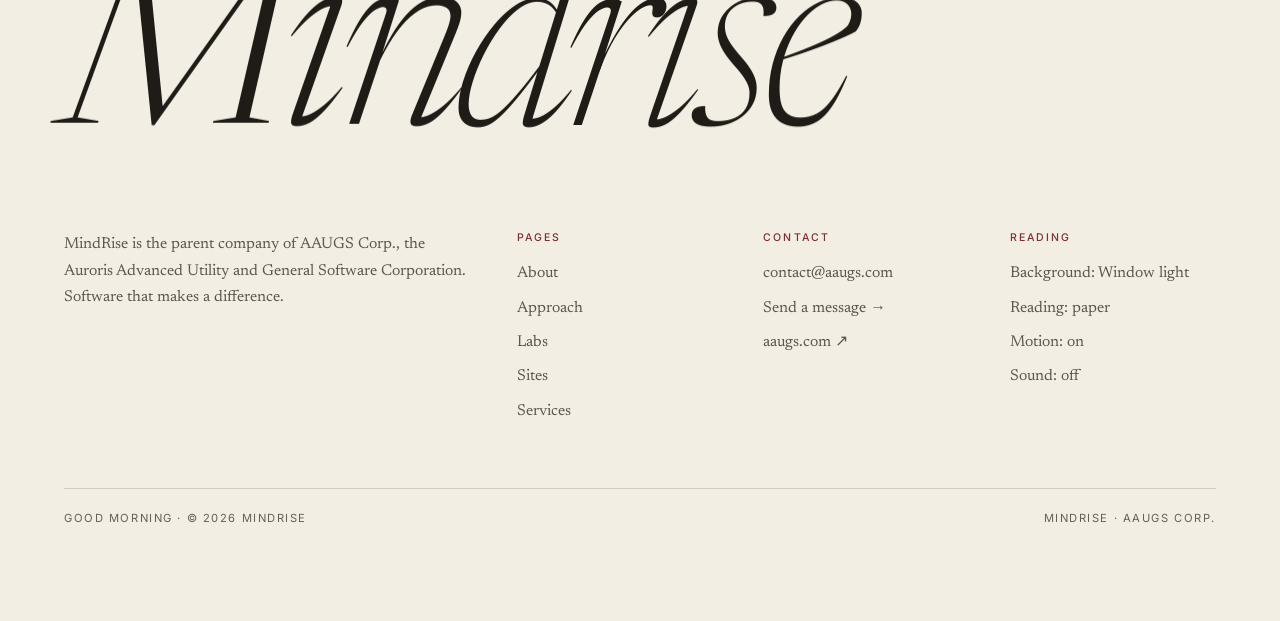
==== commit 0ff0fe4a: "Personalise for MindRise (parent of AAUGS), add Labs and six new backgrounds Content, from the AAUGS" ====
--- a/index.html
+++ b/index.html
@@ -3,12 +3,12 @@
 <head>
   <meta charset="UTF-8" />
   <meta name="viewport" content="width=device-width, initial-scale=1.0" />
-  <title>MindRise — Learning software for students and educators</title>
-  <meta name="description" content="MindRise builds focused study tools and free websites for students and educators, and custom projects made to order for up to $1,500." />
+  <title>MindRise — Education technology, parent company of AAUGS</title>
+  <meta name="description" content="MindRise is the parent company of AAUGS Corp. We build completely free software for K-12 classrooms, and custom software and websites for schools, businesses and students." />
   <link rel="preconnect" href="https://fonts.googleapis.com" />
   <link rel="preconnect" href="https://fonts.gstatic.com" crossorigin />
   <link href="https://fonts.googleapis.com/css2?family=Inter:wght@400;500&family=Newsreader:ital,opsz,wght@0,6..72,200..800;1,6..72,200..800&display=swap" rel="stylesheet" />
-  <link rel="stylesheet" href="css/site.css?v=2c49e187" />
+  <link rel="stylesheet" href="css/site.css?v=767ca50e" />
 </head>
 <body data-scene="flow">
   <a class="skip" href="#main">Skip to content</a>
@@ -18,10 +18,11 @@
   <header class="site-header" id="header">
     <a class="wordmark" href="index.html" aria-label="Mindrise, home">Mindrise</a>
     <nav class="site-nav" id="siteNav" aria-label="Primary">
+      <a href="about.html">About</a>
       <a href="approach.html">Approach</a>
-      <a href="products.html">Products</a>
+      <a href="labs.html">Labs</a>
       <a href="sites.html">Sites</a>
-      <a href="pricing.html">Pricing</a>
+      <a href="services.html">Services</a>
       <a href="contact.html">Contact</a>
       <span class="nav-ink" aria-hidden="true"></span>
     </nav>
@@ -32,11 +33,11 @@
   <main id="main">
 
     <section class="hero wrap">
-      <p class="kicker fade">Learning software for students and educators</p>
+      <p class="kicker fade">Education technology · parent company of AAUGS</p>
       <h1 id="headline" data-text="Learning that lasts, for everyone in the room.">Learning that lasts, for everyone in the room.</h1>
-      <p class="standfirst fade">MindRise builds focused study tools that help students remember what they learn, and give educators a clear view of how learning is going, without scoring, ranking or surveillance.</p>
+      <p class="standfirst fade">MindRise is the parent company of AAUGS Corp. Together we build completely free software for K-12 classrooms, and custom software and websites for schools, businesses and students, with no hidden costs, no ads and no data mining.</p>
       <p class="hero-links fade">
-        <a class="link-arrow" href="products.html">Try the tools <span aria-hidden="true">→</span></a>
+        <a class="link-arrow" href="labs.html">Explore the labs <span aria-hidden="true">→</span></a>
         <a class="link-arrow" href="sites.html">Free sites <span aria-hidden="true">→</span></a>
       </p>
       <p class="scroll-cue">Scroll</p>
@@ -45,9 +46,9 @@
     <section class="block wrap">
       <header class="section-head"><span class="num">01</span><h2 data-rise>Made for the whole classroom</h2></header>
       <ul class="index-list">
-        <li class="index-row" data-float="recall"><a href="sites.html"><span class="n">i.</span><span class="t">Students</span><span class="d">Study tools built on how memory actually works, plus free websites and games for learning and unwinding. No school account needed.</span><span class="arrow" aria-hidden="true">→</span></a></li>
-        <li class="index-row" data-float="class"><a href="sites.html"><span class="n">ii.</span><span class="t">Educators</span><span class="d">Free websites and tools to bring into your classroom, with nothing to buy and nothing to install.</span><span class="arrow" aria-hidden="true">→</span></a></li>
-        <li class="index-row" data-float="school"><a href="pricing.html#custom"><span class="n">iii.</span><span class="t">Projects</span><span class="d">A bigger build, made to order: a class website, a quiz or game for a course, a data tool. Priced by scope, up to $1,500.</span><span class="arrow" aria-hidden="true">→</span></a></li>
+        <li class="index-row" data-float="recall"><a href="sites.html"><span class="n">i.</span><span class="t">Students</span><span class="d">Free websites and games for learning and for unwinding, built on how memory actually works. No school account needed.</span><span class="arrow" aria-hidden="true">→</span></a></li>
+        <li class="index-row" data-float="class"><a href="sites.html"><span class="n">ii.</span><span class="t">Educators</span><span class="d">Completely free software for K-12 schools: no hidden costs, no ads, no data mining.</span><span class="arrow" aria-hidden="true">→</span></a></li>
+        <li class="index-row" data-float="school"><a href="services.html#custom"><span class="n">iii.</span><span class="t">Projects</span><span class="d">Custom software and websites, built to order with a free consultation. Priced by scope, up to $1,500.</span><span class="arrow" aria-hidden="true">→</span></a></li>
       </ul>
     </section>
 
@@ -77,12 +78,13 @@
     </section>
 
     <section class="block wrap">
-      <header class="section-head"><span class="num">02</span><h2 data-rise>How we build</h2></header>
+      <header class="section-head"><span class="num">02</span><h2 data-rise>What we do</h2></header>
       <div class="principles">
-        <article class="card fade"><span class="kicker">Evidence first</span><h3>Built on how people learn.</h3><p>Retrieval practice, spacing and mixed practice have strong support in research on learning. They are the foundation of every tool, not a feature on a list.</p></article>
-        <article class="card fade"><span class="kicker">Teachers lead</span><h3>Support, never replace.</h3><p>Educators decide what is used and when. Our tools never rank students and never pass a verdict on a child.</p></article>
-        <article class="card fade"><span class="kicker">Privacy by design</span><h3>Only what learning needs.</h3><p>We aim to collect as little as possible, show no advertising to students, and make it simple to export or delete your work.</p></article>
+        <article class="card fade"><span class="kicker">01 · Software development</span><h3>Built to your exact needs.</h3><p>Custom applications, tools and utilities, built to your specifications with modern technology stacks.</p></article>
+        <article class="card fade"><span class="kicker">02 · Website creation</span><h3>Modern and responsive.</h3><p>Websites that look great on every device, built for performance and for search.</p></article>
+        <article class="card fade"><span class="kicker">03 · Ongoing support</span><h3>Kept running, long after launch.</h3><p>Maintenance, updates and support, so your software keeps running smoothly.</p></article>
       </div>
+      <p class="fade" style="margin-top:28px"><a class="link-arrow" href="services.html">All services and pricing <span aria-hidden="true">→</span></a></p>
     </section>
 
     <section class="quote-wrap">
@@ -104,25 +106,26 @@
       <svg data-fig="school" viewBox="0 0 110 100"><path d="M10 90 H102 M18 90 V44 H92 V90"/><path d="M12 44 L55 14 L98 44"/><path d="M30 90 V58 H42 V90 M50 90 V58 H62 V90 M70 90 V58 H82 V90"/><path d="M55 14 V4 M55 4 H68"/></svg>
     </div>
 
-    <section class="next wrap"><a class="next-link" href="approach.html"><span class="kicker">Continue</span><span class="next-title">Approach</span><span class="arr" aria-hidden="true">→</span></a></section>
+    <section class="next wrap"><a class="next-link" href="about.html"><span class="kicker">Continue</span><span class="next-title">About</span><span class="arr" aria-hidden="true">→</span></a></section>
   </main>
 
   <footer class="site-footer">
     <div class="wrap">
       <div id="bigmark" data-text="Mindrise" aria-label="Mindrise">Mindrise</div>
       <div class="foot-grid">
-        <p>Learning software for students, and for the educators who teach them.</p>
-        <div><h4>Products</h4><ul><li><a href="products.html#recall">Recall</a></li><li><a href="products.html#plot">Plot</a></li><li><a href="products.html#cadence">Cadence</a></li></ul></div>
-        <div><h4>Who it is for</h4><ul><li><a href="sites.html">Students</a></li><li><a href="sites.html">Educators</a></li><li><a href="pricing.html#custom">Custom projects</a></li><li><a href="approach.html">Our approach</a></li></ul></div>
+        <p>MindRise is the parent company of AAUGS Corp., the Auroris Advanced Utility and General Software Corporation. Software that makes a difference.</p>
+        <div><h4>Pages</h4><ul><li><a href="about.html">About</a></li><li><a href="approach.html">Approach</a></li><li><a href="labs.html">Labs</a></li><li><a href="sites.html">Sites</a></li><li><a href="services.html">Services</a></li></ul></div>
+        <div><h4>Contact</h4><ul><li><a href="mailto:contact@aaugs.com">contact@aaugs.com</a></li><li><a href="contact.html">Send a message →</a></li><li><a href="https://aaugs.com" target="_blank" rel="noopener noreferrer">aaugs.com ↗</a></li></ul></div>
         <div><h4>Reading</h4><ul><li><button id="setSurface">Background: Window light</button></li><li><button id="setTheme">Reading: paper</button></li><li><button id="setMotion">Motion: on</button></li><li><button id="setSound">Sound: off</button></li></ul></div>
       </div>
-      <div class="legal"><span><span id="greet"></span> · © <span id="year"></span> Mindrise</span><span>Set in Newsreader &amp; Inter</span></div>
+      <div class="legal"><span><span id="greet"></span> · © <span id="year"></span> MindRise</span><span>MindRise · AAUGS Corp.</span></div>
     </div>
   </footer>
 
-  <script src="js/core.js?v=ac49ac4c"></script>
+  <script src="js/core.js?v=1d250215"></script>
   <script src="js/ambient.js?v=5a221ed5"></script>
-  <script src="js/backgrounds.js?v=1eb49b6c"></script>
+  <script src="js/scenes.js?v=271aca66"></script>
+  <script src="js/backgrounds.js?v=a12cbe80"></script>
   <script src="js/geometry.js?v=41a40f0e"></script>
 </body>
 </html>
--- a/css/site.css
+++ b/css/site.css
@@ -574,3 +574,69 @@
 .sr-only { position: absolute; width: 1px; height: 1px; overflow: hidden; clip: rect(0 0 0 0); white-space: nowrap; }
 .r-name { white-space: normal; }
 .resource-list a { grid-template-columns: minmax(0, 11rem) minmax(0, 1fr) auto auto; }
+
+/* the floating Background button */
+.bg-pill { position: fixed; right: var(--gutter); bottom: 22px; z-index: 171; display: flex; align-items: center; gap: 13px; padding: 7px 20px 7px 8px; border-radius: 999px; border: 1px solid var(--rule); background: color-mix(in srgb, var(--paper) 84%, transparent); backdrop-filter: blur(16px); -webkit-backdrop-filter: blur(16px); box-shadow: 0 14px 36px rgba(0, 0, 0, 0.16); color: var(--ink); cursor: pointer; font-family: var(--sans); transition: transform 0.55s var(--ease), box-shadow 0.4s, border-color 0.3s; }
+.bg-pill:hover, .bg-pill[aria-expanded="true"] { transform: translateY(-4px); box-shadow: 0 22px 46px rgba(0, 0, 0, 0.22); border-color: var(--accent); }
+.bg-pill:active { transform: translateY(-1px) scale(0.98); }
+.pill-swatch { position: relative; flex: none; display: block; width: 40px; height: 40px; border-radius: 50%; border: 1px solid var(--rule); transition: transform 0.6s var(--ease); }
+.pill-swatch::before { content: ""; position: absolute; inset: -6px; border-radius: 50%; background: conic-gradient(from 0deg, var(--accent), transparent 38%, var(--brass) 55%, transparent 82%, var(--accent)); -webkit-mask: radial-gradient(farthest-side, transparent calc(100% - 2px), #000 calc(100% - 1.5px)); mask: radial-gradient(farthest-side, transparent calc(100% - 2px), #000 calc(100% - 1.5px)); animation: pillSpin 7s linear infinite; }
+.bg-pill[data-mode="still"] .pill-swatch::before { background: var(--rule); animation: none; }
+.bg-pill:hover .pill-swatch { transform: rotate(40deg) scale(1.06); }
+.bg-pill:hover .pill-swatch::before { animation-duration: 2.4s; }
+@keyframes pillSpin { to { transform: rotate(360deg); } }
+.pill-text { display: grid; text-align: left; line-height: 1.15; }
+.pill-text small { font: 500 0.54rem var(--sans); letter-spacing: 0.22em; text-transform: uppercase; color: var(--mute); }
+.pill-text b { font: italic 400 1.08rem var(--serif); color: var(--ink); white-space: nowrap; }
+.pill-chev { font-size: 0.95rem; color: var(--accent); transition: transform 0.5s var(--ease); }
+.bg-pill[aria-expanded="true"] .pill-chev { transform: rotate(180deg); }
+[data-motion="off"] .pill-swatch::before { animation: none; }
+#bgPanel { bottom: 92px; }
+.site-footer { padding-bottom: 96px; }
+@media (max-width: 560px) { .pill-text b { display: none; } .bg-pill { padding-right: 16px; bottom: 16px; } #bgPanel { bottom: 84px; } }
+
+/* =====================================================================
+   About, Labs and Services
+   ===================================================================== */
+.timeline { list-style: none; border-top: 1px solid var(--rule); }
+.tl-row { display: grid; grid-template-columns: 11rem minmax(0, 1fr); gap: 2rem; padding: 1.7rem 0; border-bottom: 1px solid var(--rule); }
+.tl-year { font: 500 0.72rem var(--sans); letter-spacing: 0.18em; text-transform: uppercase; color: var(--accent); padding-top: 0.45rem; }
+.tl-body { color: var(--soft); max-width: 60ch; }
+.tl-body b { display: block; margin-bottom: 4px; font-size: clamp(1.4rem, 2.4vw, 1.9rem); font-weight: 330; letter-spacing: -0.01em; color: var(--ink); }
+.team { list-style: none; display: grid; grid-template-columns: repeat(3, 1fr); border-top: 1px solid var(--rule); }
+.team li { padding: 1.5rem 1rem 1.5rem 0; border-bottom: 1px solid var(--rule); }
+.tm-name { display: block; font-size: clamp(1.3rem, 2.2vw, 1.7rem); font-weight: 330; letter-spacing: -0.01em; }
+.tm-role { display: block; margin-top: 4px; font: 500 0.64rem var(--sans); letter-spacing: 0.2em; text-transform: uppercase; color: var(--accent); }
+.values { grid-template-columns: repeat(2, 1fr); }
+
+.labs { list-style: none; border-top: 1px solid var(--rule); counter-reset: lab; }
+.lab { display: grid; grid-template-columns: 3.4rem minmax(0, 1fr) auto; gap: 1.6rem; align-items: start; padding: 2.2rem 0; border-bottom: 1px solid var(--rule); }
+.lab .n { font: 500 0.72rem var(--sans); letter-spacing: 0.18em; color: var(--accent); padding-top: 0.9rem; }
+.lab h3 { display: inline; font-size: clamp(1.9rem, 3.6vw, 2.8rem); font-weight: 330; letter-spacing: -0.02em; }
+.lab-tag { margin-left: 14px; font: 500 0.62rem var(--sans); letter-spacing: 0.2em; text-transform: uppercase; color: var(--mute); }
+.lab-text { margin-top: 10px; color: var(--soft); max-width: 62ch; }
+.lab-try { margin-top: 10px; font-style: italic; color: var(--mute); font-size: 0.98rem; }
+.lab-try::before { content: "Try: "; font: 500 0.62rem var(--sans); font-style: normal; letter-spacing: 0.2em; text-transform: uppercase; color: var(--accent); }
+.lab-btn { align-self: center; white-space: nowrap; }
+.lab-btn.on { background: var(--ink); color: var(--bg); }
+.lab-btn.on::before { background: var(--accent); }
+
+.svc-list { list-style: none; border-top: 1px solid var(--rule); }
+.svc { display: grid; grid-template-columns: 3.4rem minmax(0, 1.3fr) minmax(0, 1fr); gap: 1.8rem; padding: 2.2rem 0; border-bottom: 1px solid var(--rule); }
+.svc .n { font: 500 0.72rem var(--sans); letter-spacing: 0.18em; color: var(--accent); padding-top: 0.8rem; }
+.svc h3 { font-size: clamp(1.6rem, 3vw, 2.4rem); font-weight: 330; letter-spacing: -0.015em; margin-bottom: 8px; }
+.svc-d { display: block; color: var(--soft); max-width: 48ch; }
+.svc-items { list-style: none; font-size: 0.98rem; color: var(--soft); }
+.svc-items li { padding: 8px 0; border-top: 1px solid var(--rule); display: flex; gap: 12px; }
+.svc-items li::before { content: "—"; color: var(--accent); }
+
+@media (max-width: 960px) {
+  .tl-row { grid-template-columns: 1fr; gap: 6px; }
+  .team { grid-template-columns: 1fr 1fr; }
+  .lab { grid-template-columns: 2.4rem minmax(0, 1fr); }
+  .lab-btn { grid-column: 2; justify-self: start; }
+  .svc { grid-template-columns: 2.4rem minmax(0, 1fr); }
+  .svc-items { grid-column: 2; }
+  .values { grid-template-columns: 1fr; }
+}
+@media (max-width: 560px) { .team { grid-template-columns: 1fr; } }
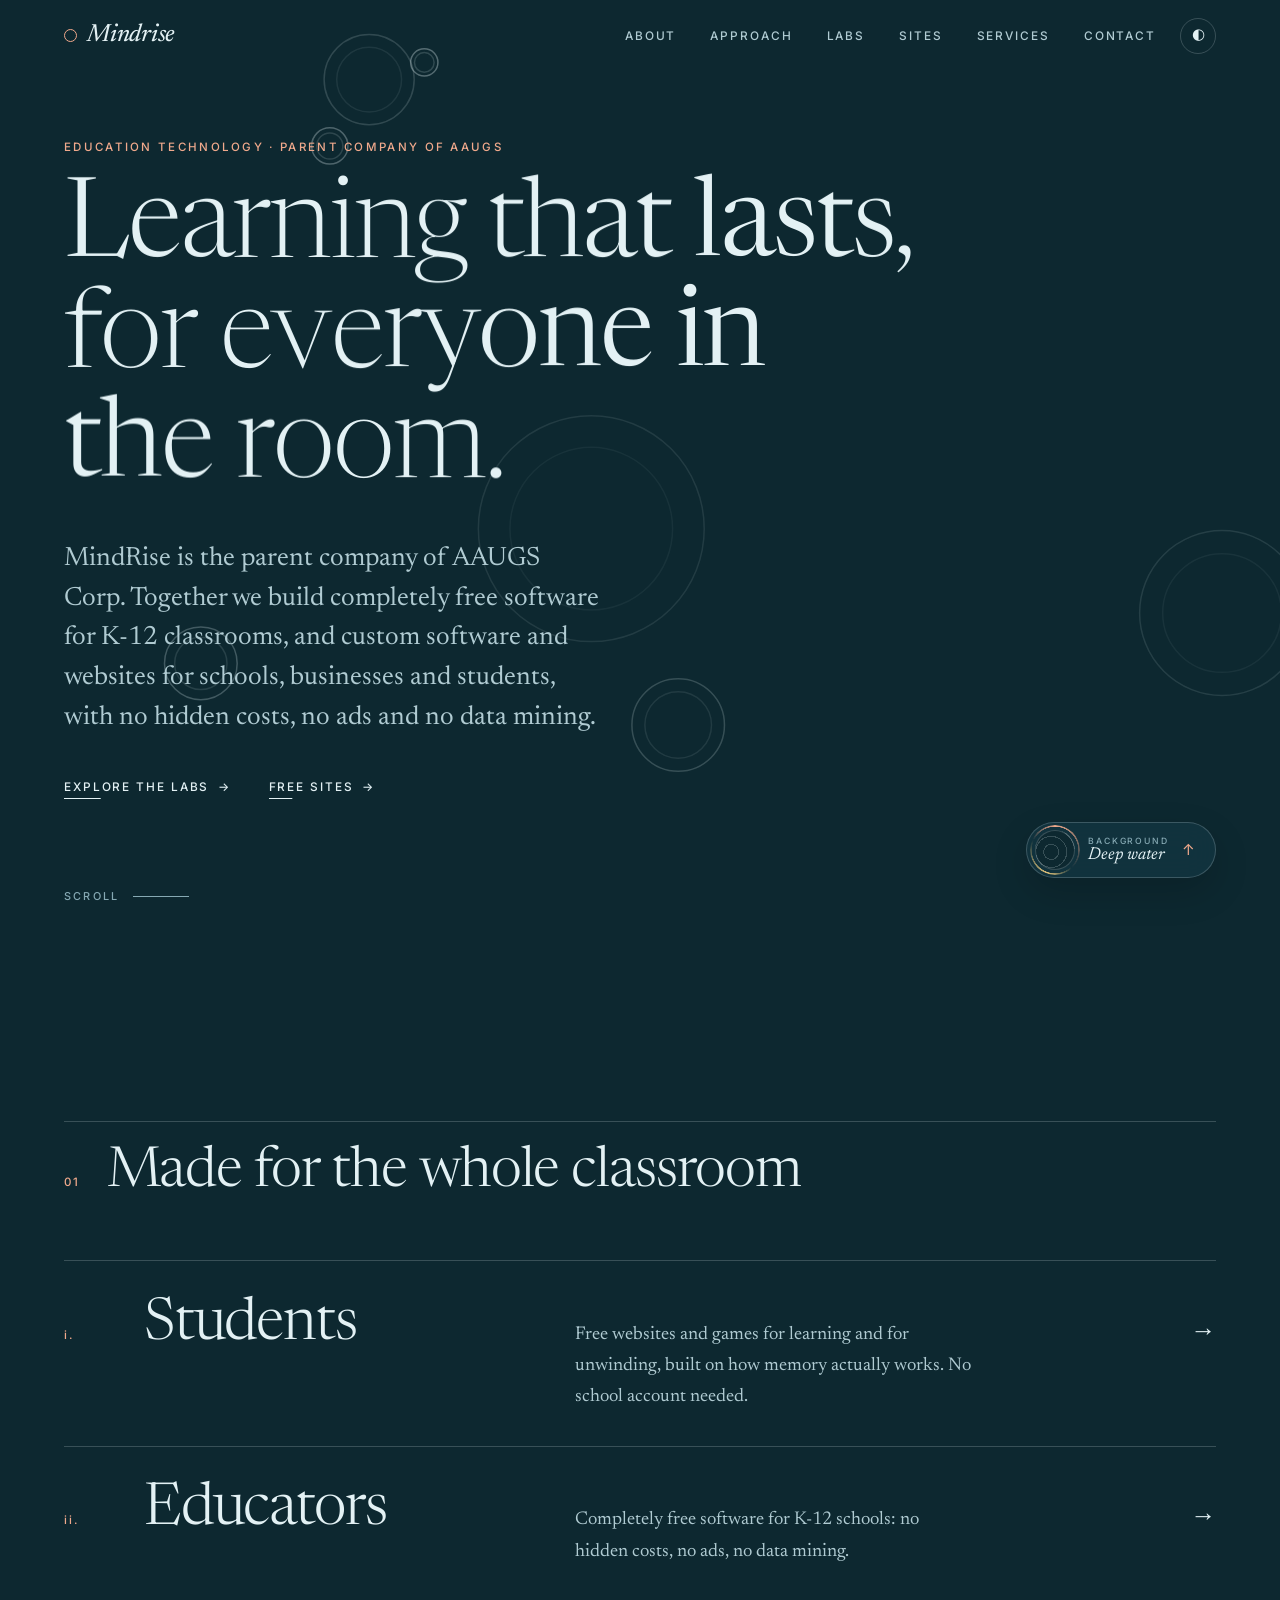
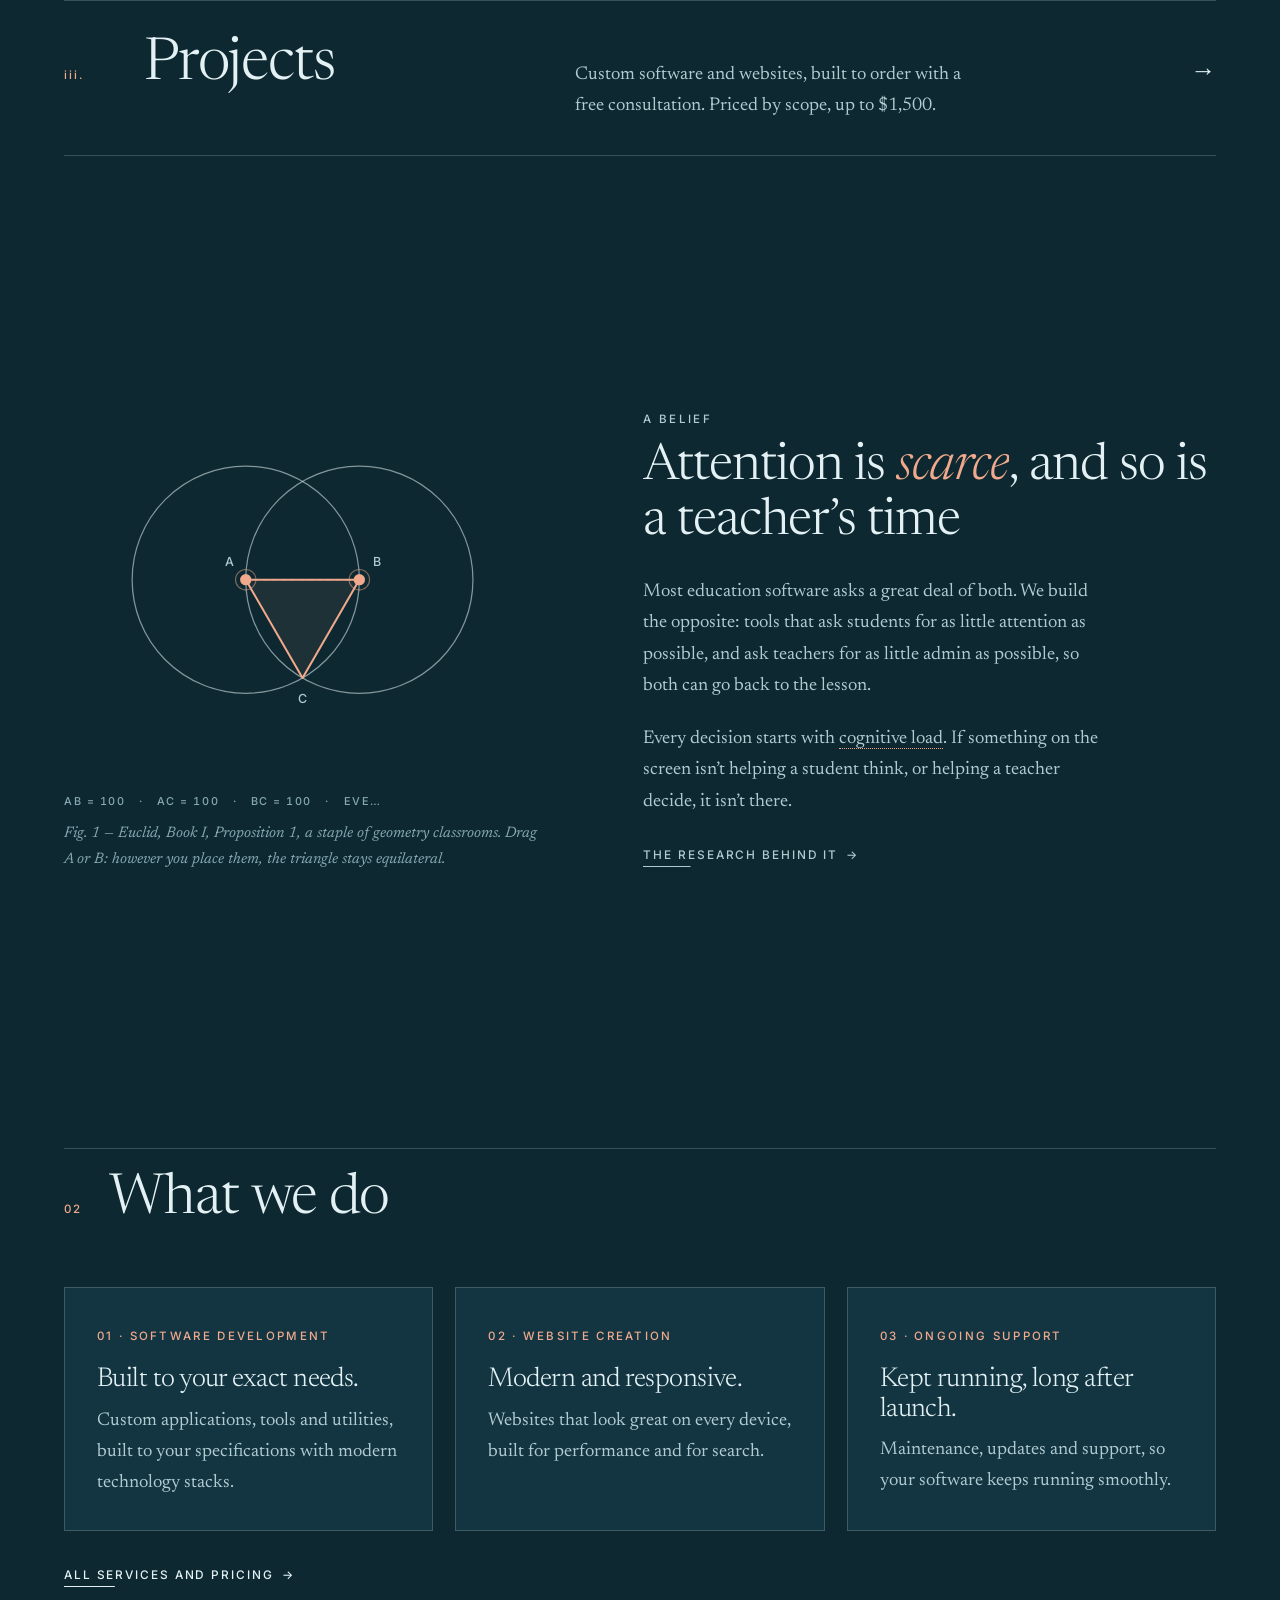
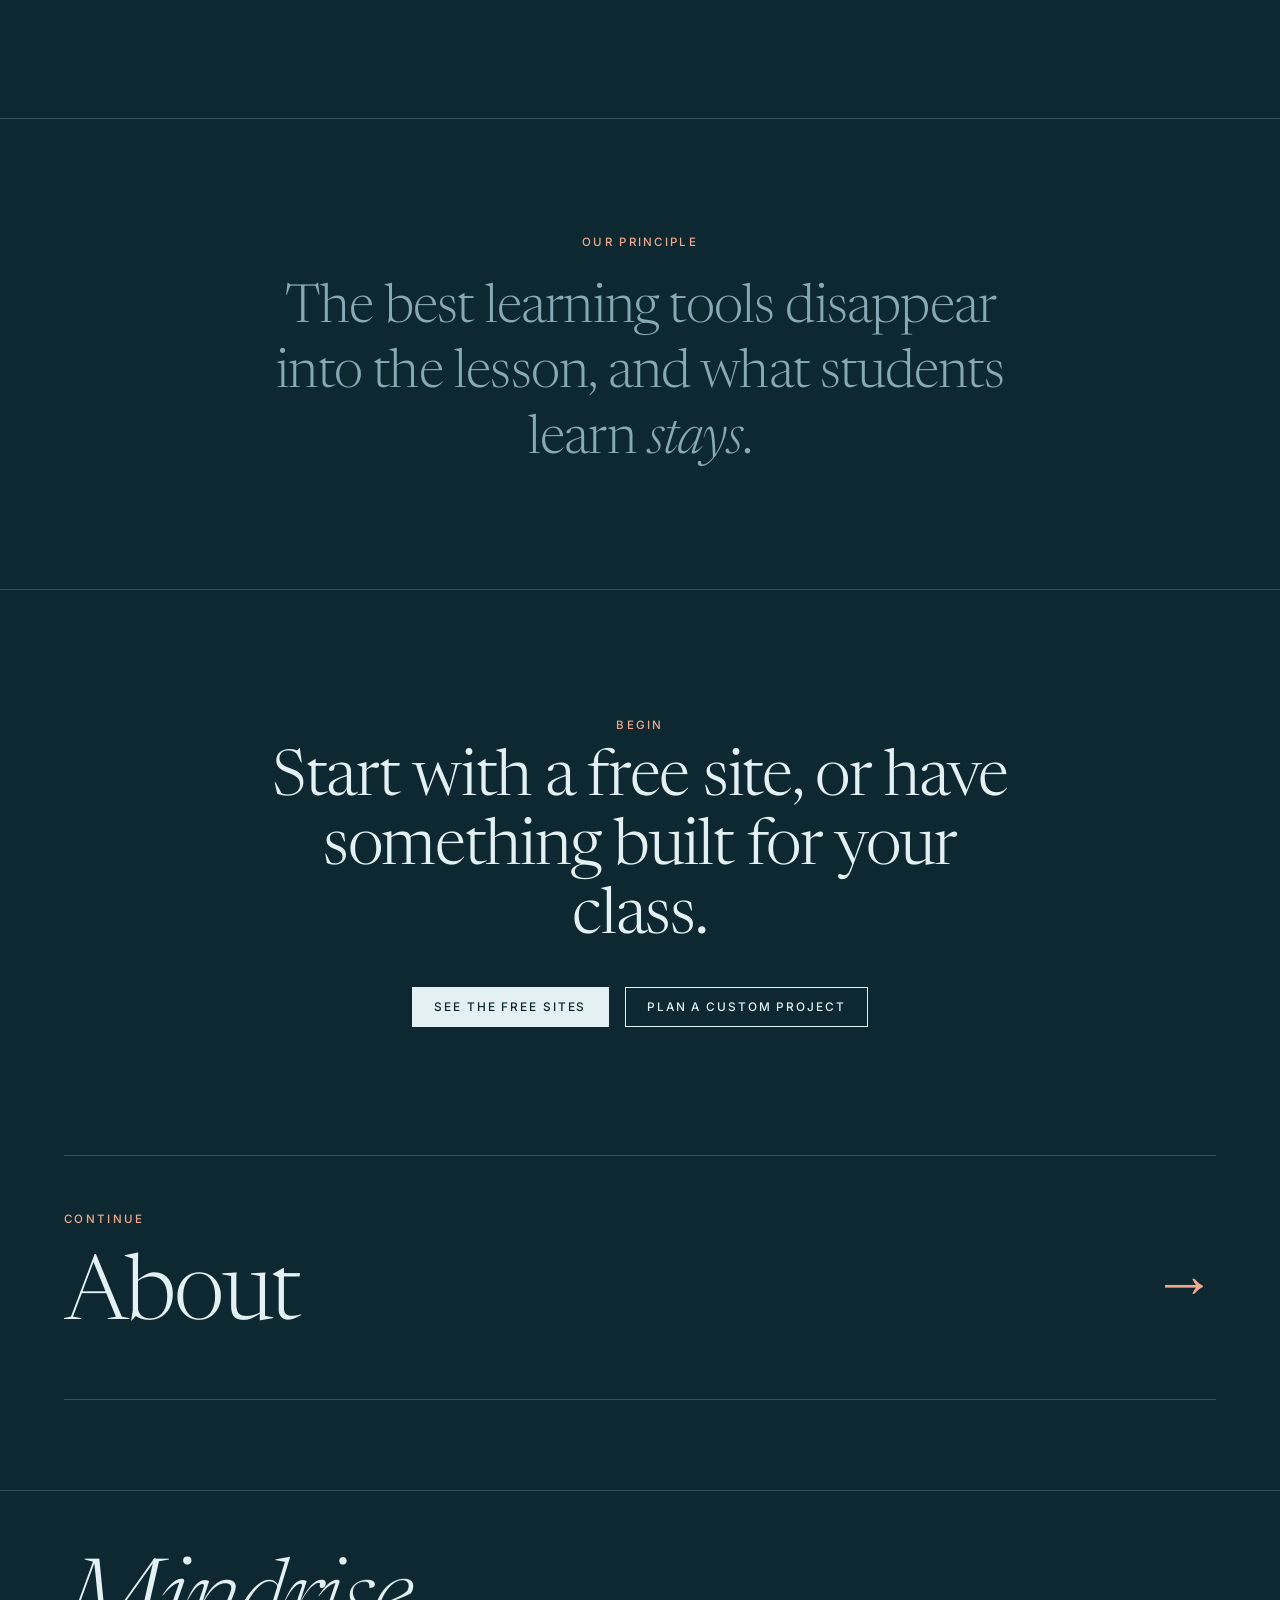
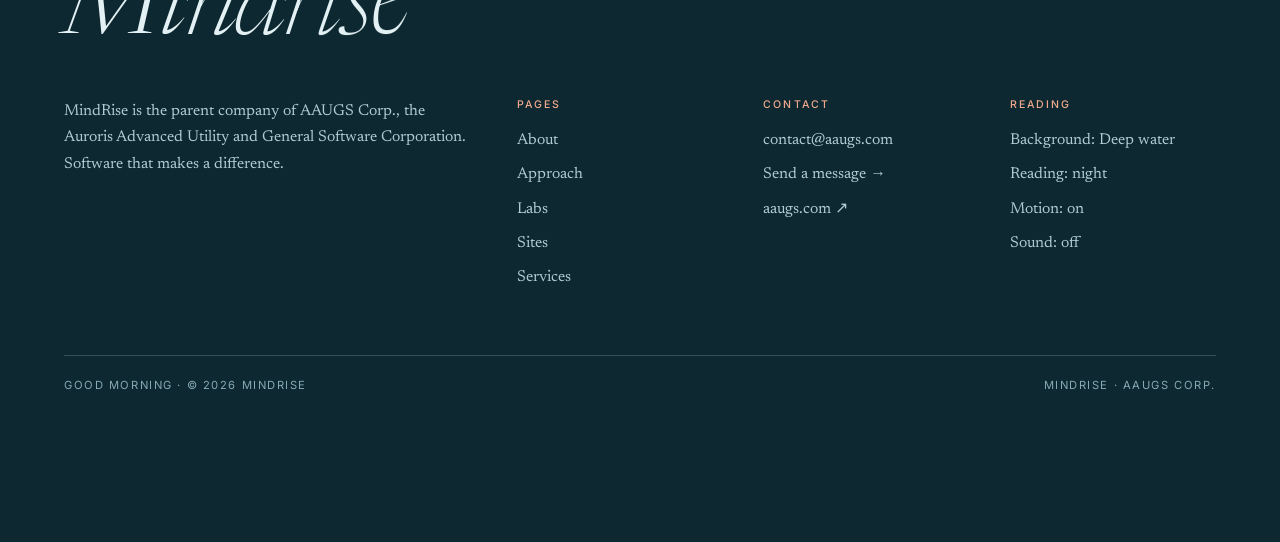
==== commit 08bac2f3: "Smaller footer wordmark; Deep water is the default background - Footer wordmark reduced to at most 1" ====
--- a/index.html
+++ b/index.html
@@ -8,7 +8,8 @@
   <link rel="preconnect" href="https://fonts.googleapis.com" />
   <link rel="preconnect" href="https://fonts.gstatic.com" crossorigin />
   <link href="https://fonts.googleapis.com/css2?family=Inter:wght@400;500&family=Newsreader:ital,opsz,wght@0,6..72,200..800;1,6..72,200..800&display=swap" rel="stylesheet" />
-  <link rel="stylesheet" href="css/site.css?v=767ca50e" />
+  <script>try{var s=JSON.parse(localStorage.getItem('mindrise:settings')||'null');document.documentElement.dataset.pre=(s&&s.v===2&&s.surface)||'deep'}catch(e){document.documentElement.dataset.pre='deep'}</script>
+  <link rel="stylesheet" href="css/site.css?v=fc36dcb6" />
 </head>
 <body data-scene="flow">
   <a class="skip" href="#main">Skip to content</a>
@@ -122,8 +123,8 @@
     </div>
   </footer>
 
-  <script src="js/core.js?v=1d250215"></script>
-  <script src="js/ambient.js?v=5a221ed5"></script>
+  <script src="js/core.js?v=42bc31df"></script>
+  <script src="js/ambient.js?v=9626b62f"></script>
   <script src="js/scenes.js?v=271aca66"></script>
   <script src="js/backgrounds.js?v=a12cbe80"></script>
   <script src="js/geometry.js?v=41a40f0e"></script>
--- a/css/site.css
+++ b/css/site.css
@@ -328,7 +328,7 @@
 
 /* ----- footer ----- */
 .site-footer { position: relative; z-index: 1; margin-top: 80px; padding: 70px 0 40px; border-top: 1px solid var(--rule); overflow: hidden; }
-#bigmark { font-size: clamp(4.5rem, 19vw, 17rem); line-height: 0.88; letter-spacing: -0.04em; font-weight: 250; margin-bottom: 56px; font-style: italic; user-select: none; }
+#bigmark { font-size: clamp(2.6rem, 8.5vw, 6.5rem); line-height: 0.95; letter-spacing: -0.03em; font-weight: 250; margin-bottom: 38px; font-style: italic; user-select: none; }
 .foot-grid { display: grid; grid-template-columns: 2fr 1fr 1fr 1fr; gap: 40px; font-size: 0.98rem; color: var(--soft); }
 .foot-grid h4 { font: 500 0.66rem var(--sans); letter-spacing: 0.2em; text-transform: uppercase; color: var(--accent); margin-bottom: 16px; }
 .foot-grid ul { list-style: none; }
@@ -640,3 +640,9 @@
   .values { grid-template-columns: 1fr; }
 }
 @media (max-width: 560px) { .team { grid-template-columns: 1fr; } }
+
+/* deep water from the very first paint (a tiny script in <head> sets data-pre before the page's own script runs) */
+html[data-pre="deep"]:not([data-surface]) { --bg: #0d2830; --paper: #133541; --ink: #e3f1f4; --soft: #b0cbd2; --mute: #86a9b3; --accent: #f0a98c; --brass: #e0c27a; --rule: rgba(227, 241, 244, 0.2); color-scheme: dark; }
+/* keep the floating Background button clear of the copyright line */
+.site-footer { padding-bottom: 150px; }
+@media (max-width: 560px) { .site-footer { padding-bottom: 130px; } }
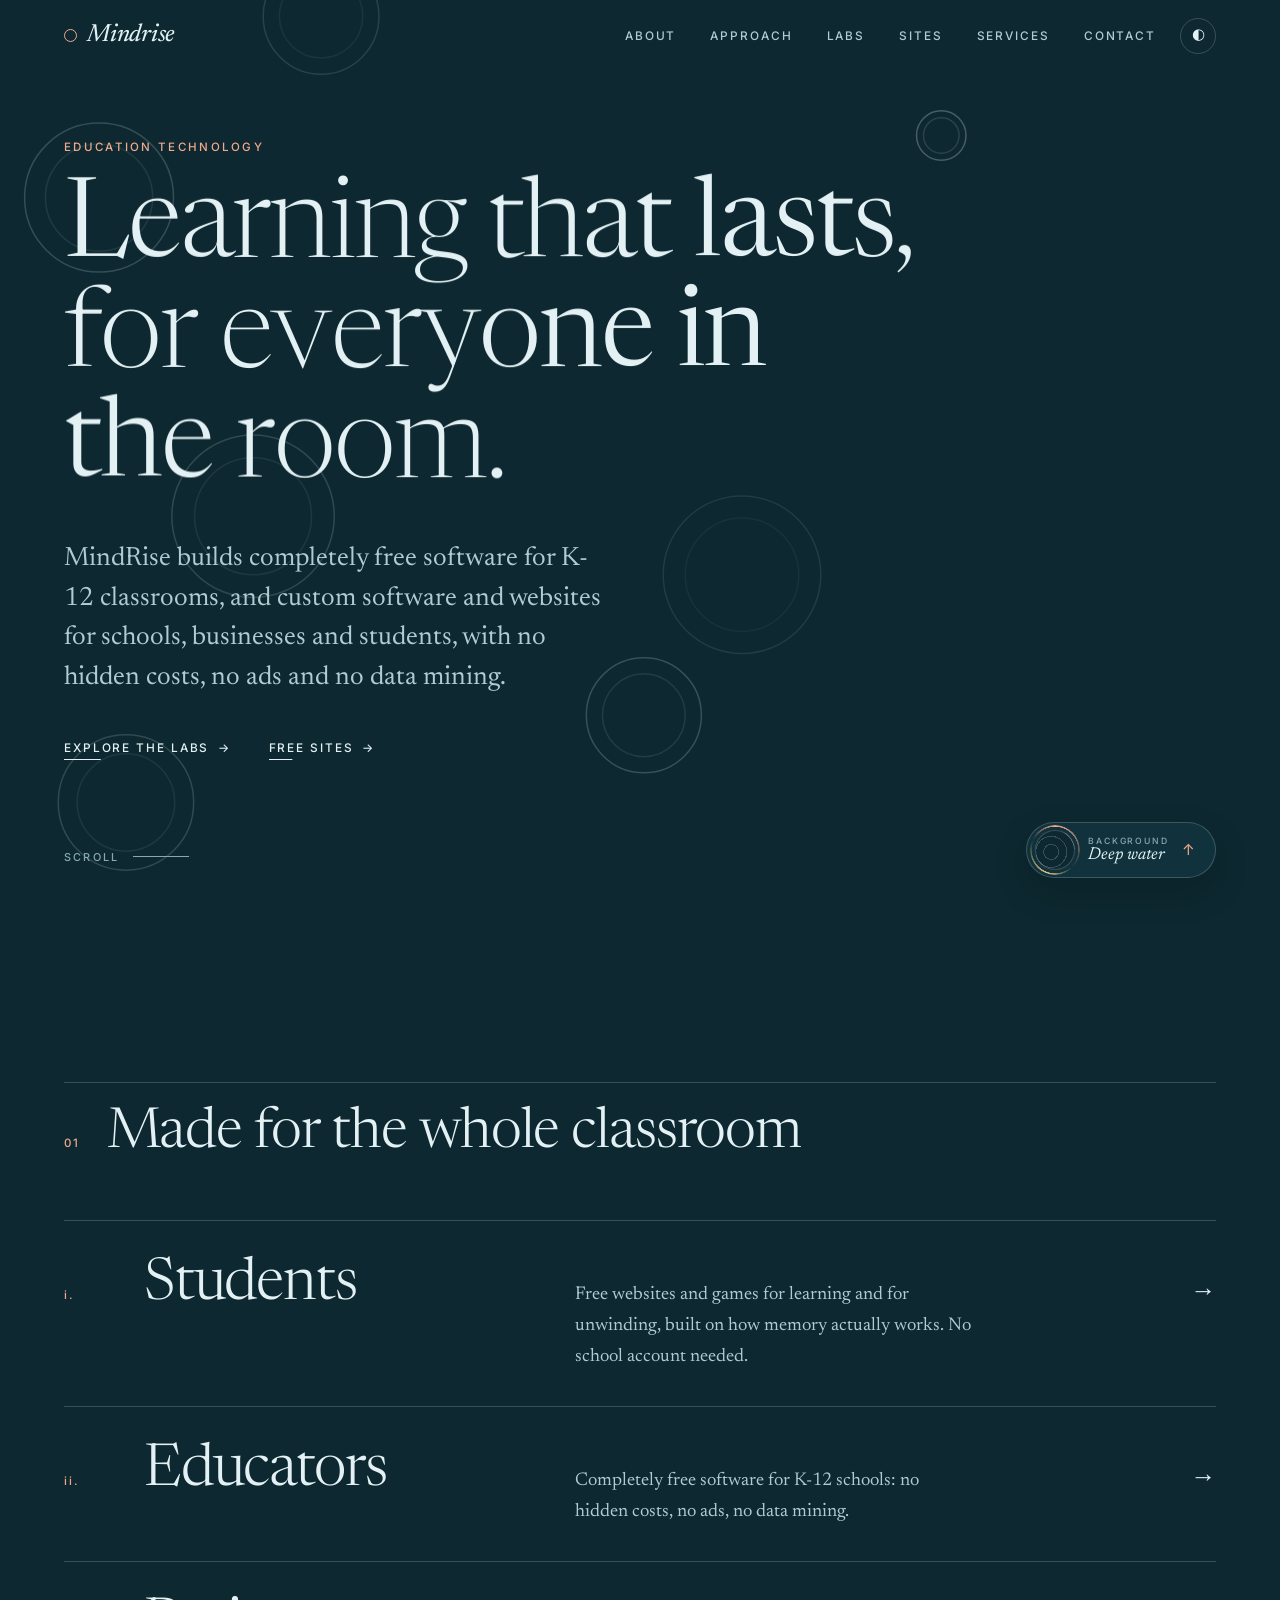
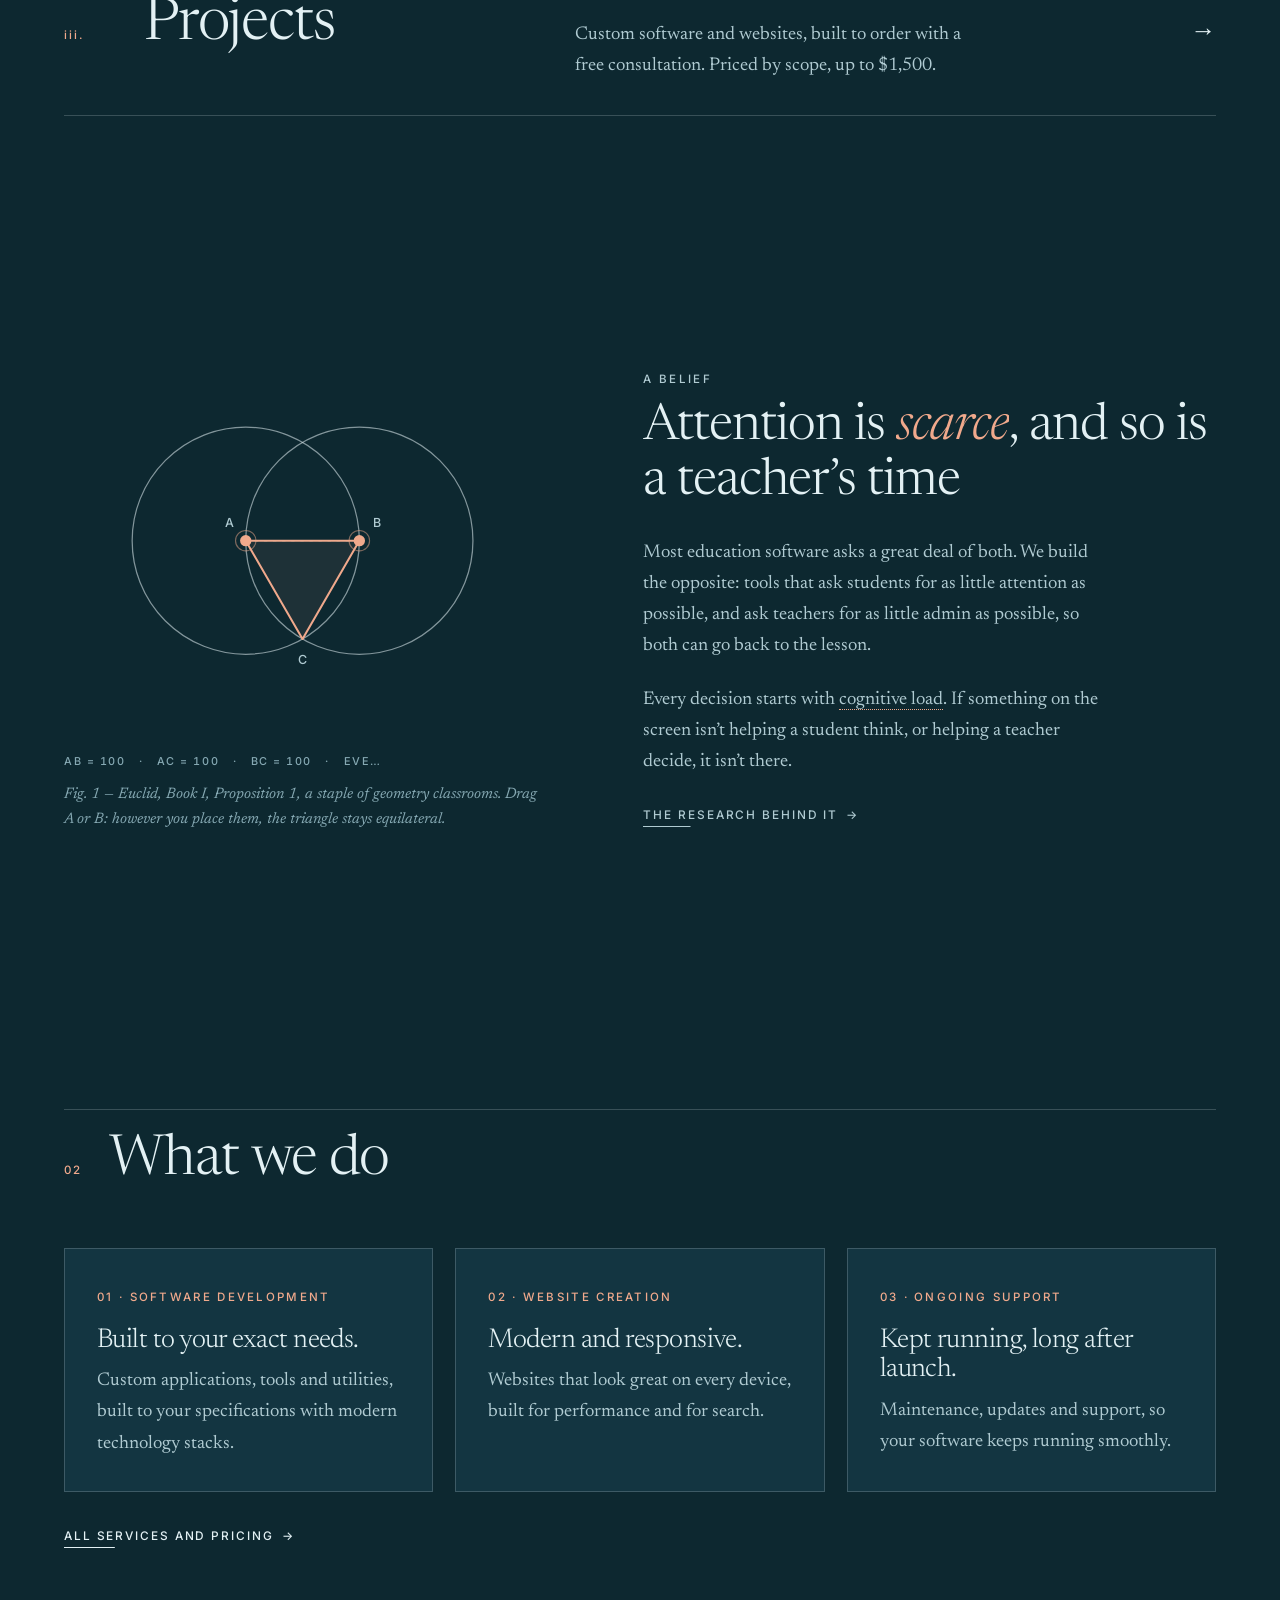
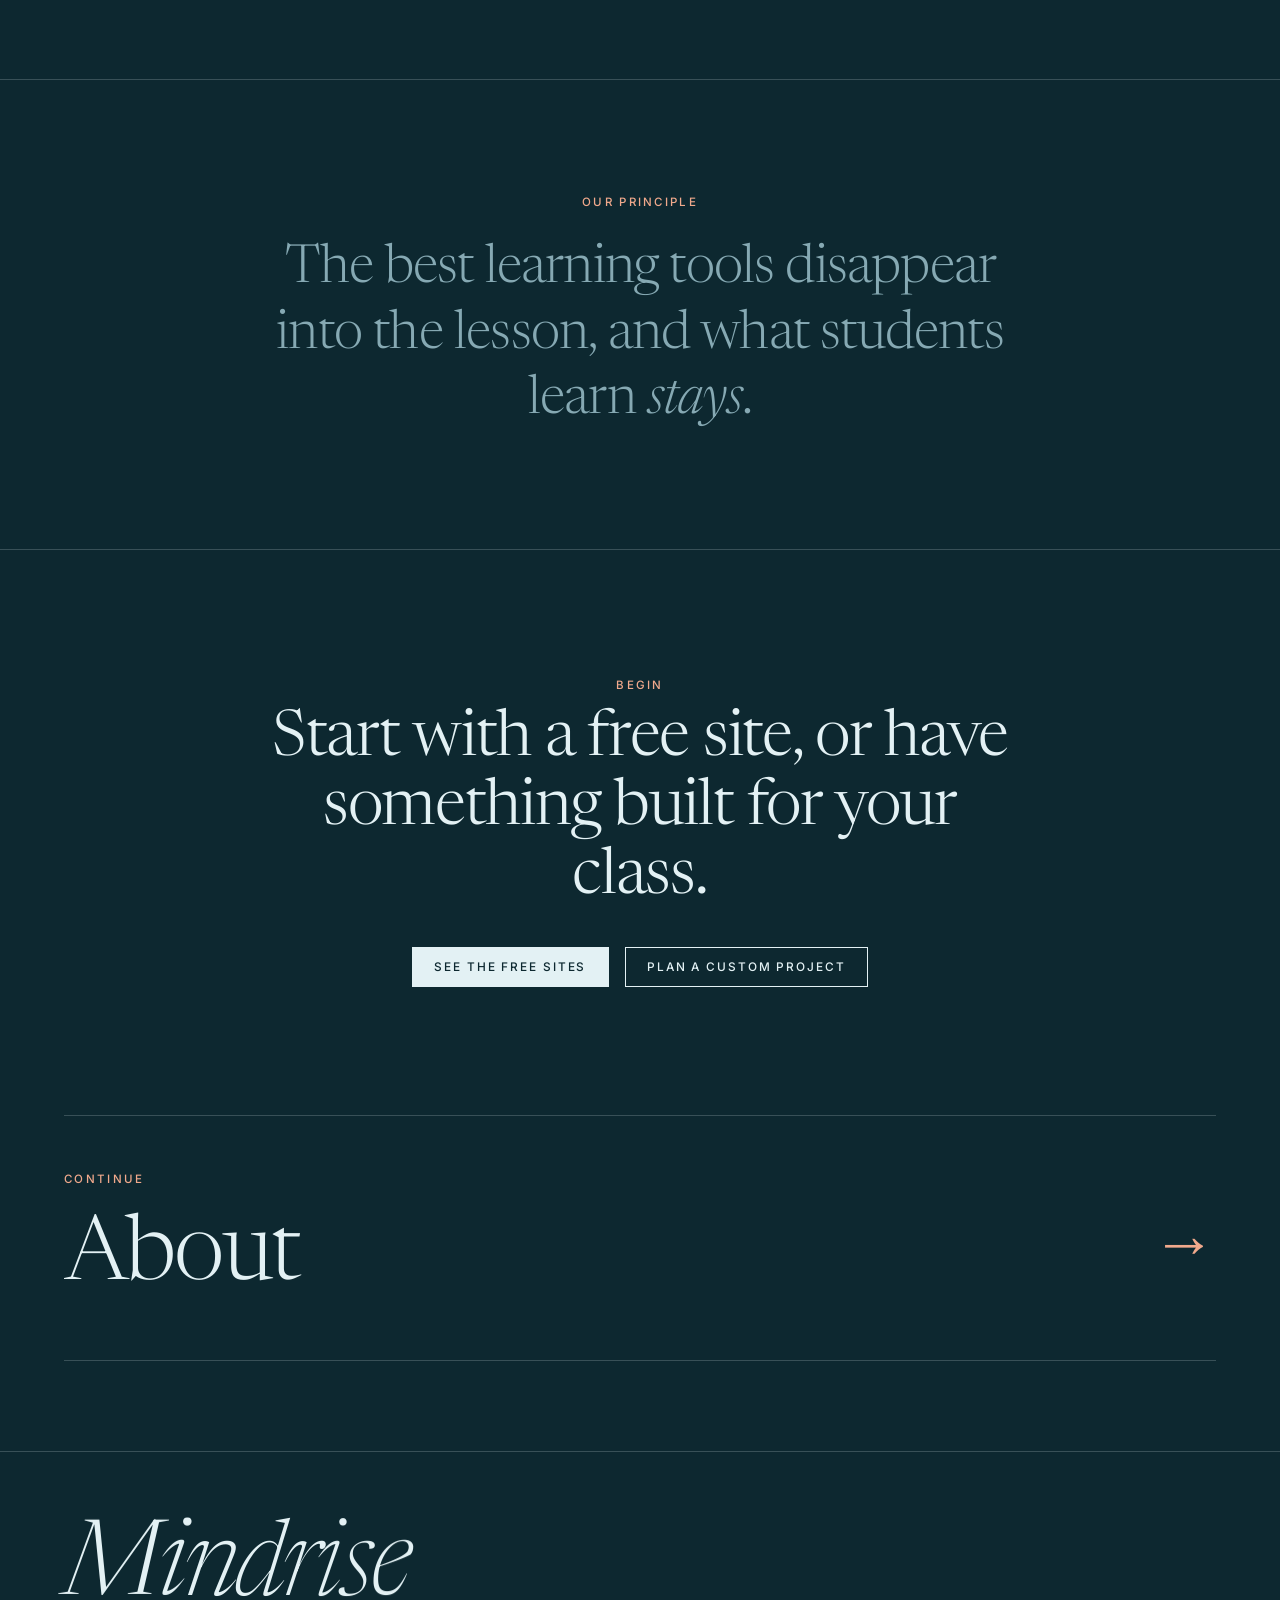
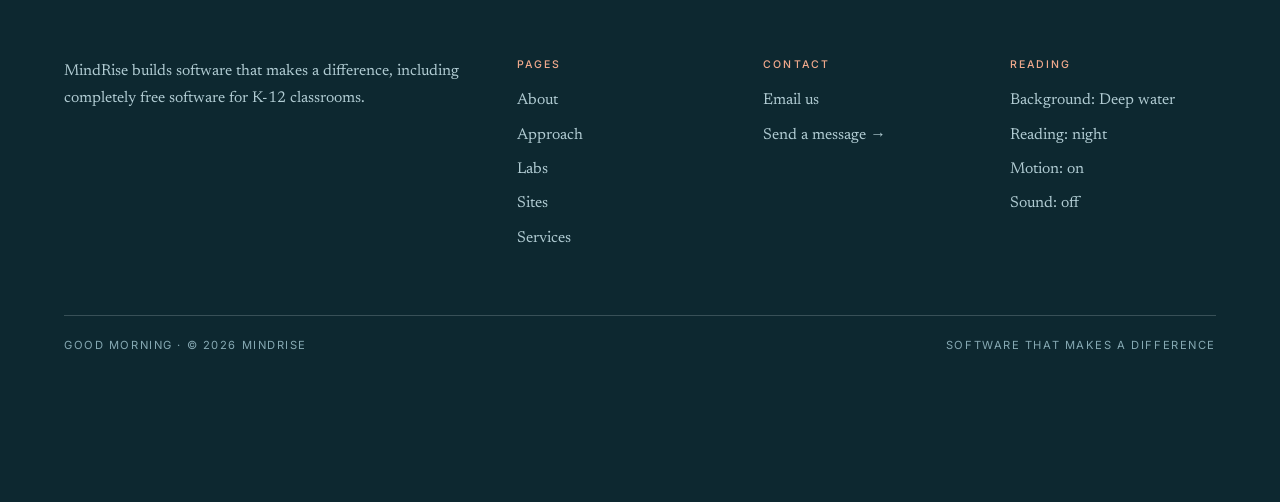
==== commit 2182fd1f: "Present MindRise as the company itself; remove AAUGS wording Co-Authored-By: Claude Sonnet 5.5 <nore" ====
--- a/index.html
+++ b/index.html
@@ -3,8 +3,8 @@
 <head>
   <meta charset="UTF-8" />
   <meta name="viewport" content="width=device-width, initial-scale=1.0" />
-  <title>MindRise — Education technology, parent company of AAUGS</title>
-  <meta name="description" content="MindRise is the parent company of AAUGS Corp. We build completely free software for K-12 classrooms, and custom software and websites for schools, businesses and students." />
+  <title>MindRise — Education technology</title>
+  <meta name="description" content="MindRise builds completely free software for K-12 classrooms, and custom software and websites for schools, businesses and students." />
   <link rel="preconnect" href="https://fonts.googleapis.com" />
   <link rel="preconnect" href="https://fonts.gstatic.com" crossorigin />
   <link href="https://fonts.googleapis.com/css2?family=Inter:wght@400;500&family=Newsreader:ital,opsz,wght@0,6..72,200..800;1,6..72,200..800&display=swap" rel="stylesheet" />
@@ -34,9 +34,9 @@
   <main id="main">
 
     <section class="hero wrap">
-      <p class="kicker fade">Education technology · parent company of AAUGS</p>
+      <p class="kicker fade">Education technology</p>
       <h1 id="headline" data-text="Learning that lasts, for everyone in the room.">Learning that lasts, for everyone in the room.</h1>
-      <p class="standfirst fade">MindRise is the parent company of AAUGS Corp. Together we build completely free software for K-12 classrooms, and custom software and websites for schools, businesses and students, with no hidden costs, no ads and no data mining.</p>
+      <p class="standfirst fade">MindRise builds completely free software for K-12 classrooms, and custom software and websites for schools, businesses and students, with no hidden costs, no ads and no data mining.</p>
       <p class="hero-links fade">
         <a class="link-arrow" href="labs.html">Explore the labs <span aria-hidden="true">→</span></a>
         <a class="link-arrow" href="sites.html">Free sites <span aria-hidden="true">→</span></a>
@@ -114,12 +114,12 @@
     <div class="wrap">
       <div id="bigmark" data-text="Mindrise" aria-label="Mindrise">Mindrise</div>
       <div class="foot-grid">
-        <p>MindRise is the parent company of AAUGS Corp., the Auroris Advanced Utility and General Software Corporation. Software that makes a difference.</p>
+        <p>MindRise builds software that makes a difference, including completely free software for K-12 classrooms.</p>
         <div><h4>Pages</h4><ul><li><a href="about.html">About</a></li><li><a href="approach.html">Approach</a></li><li><a href="labs.html">Labs</a></li><li><a href="sites.html">Sites</a></li><li><a href="services.html">Services</a></li></ul></div>
-        <div><h4>Contact</h4><ul><li><a href="mailto:contact@aaugs.com">contact@aaugs.com</a></li><li><a href="contact.html">Send a message →</a></li><li><a href="https://aaugs.com" target="_blank" rel="noopener noreferrer">aaugs.com ↗</a></li></ul></div>
+        <div><h4>Contact</h4><ul><li><a href="mailto:contact@aaugs.com">Email us</a></li><li><a href="contact.html">Send a message →</a></li></ul></div>
         <div><h4>Reading</h4><ul><li><button id="setSurface">Background: Window light</button></li><li><button id="setTheme">Reading: paper</button></li><li><button id="setMotion">Motion: on</button></li><li><button id="setSound">Sound: off</button></li></ul></div>
       </div>
-      <div class="legal"><span><span id="greet"></span> · © <span id="year"></span> MindRise</span><span>MindRise · AAUGS Corp.</span></div>
+      <div class="legal"><span><span id="greet"></span> · © <span id="year"></span> MindRise</span><span>Software that makes a difference</span></div>
     </div>
   </footer>
 
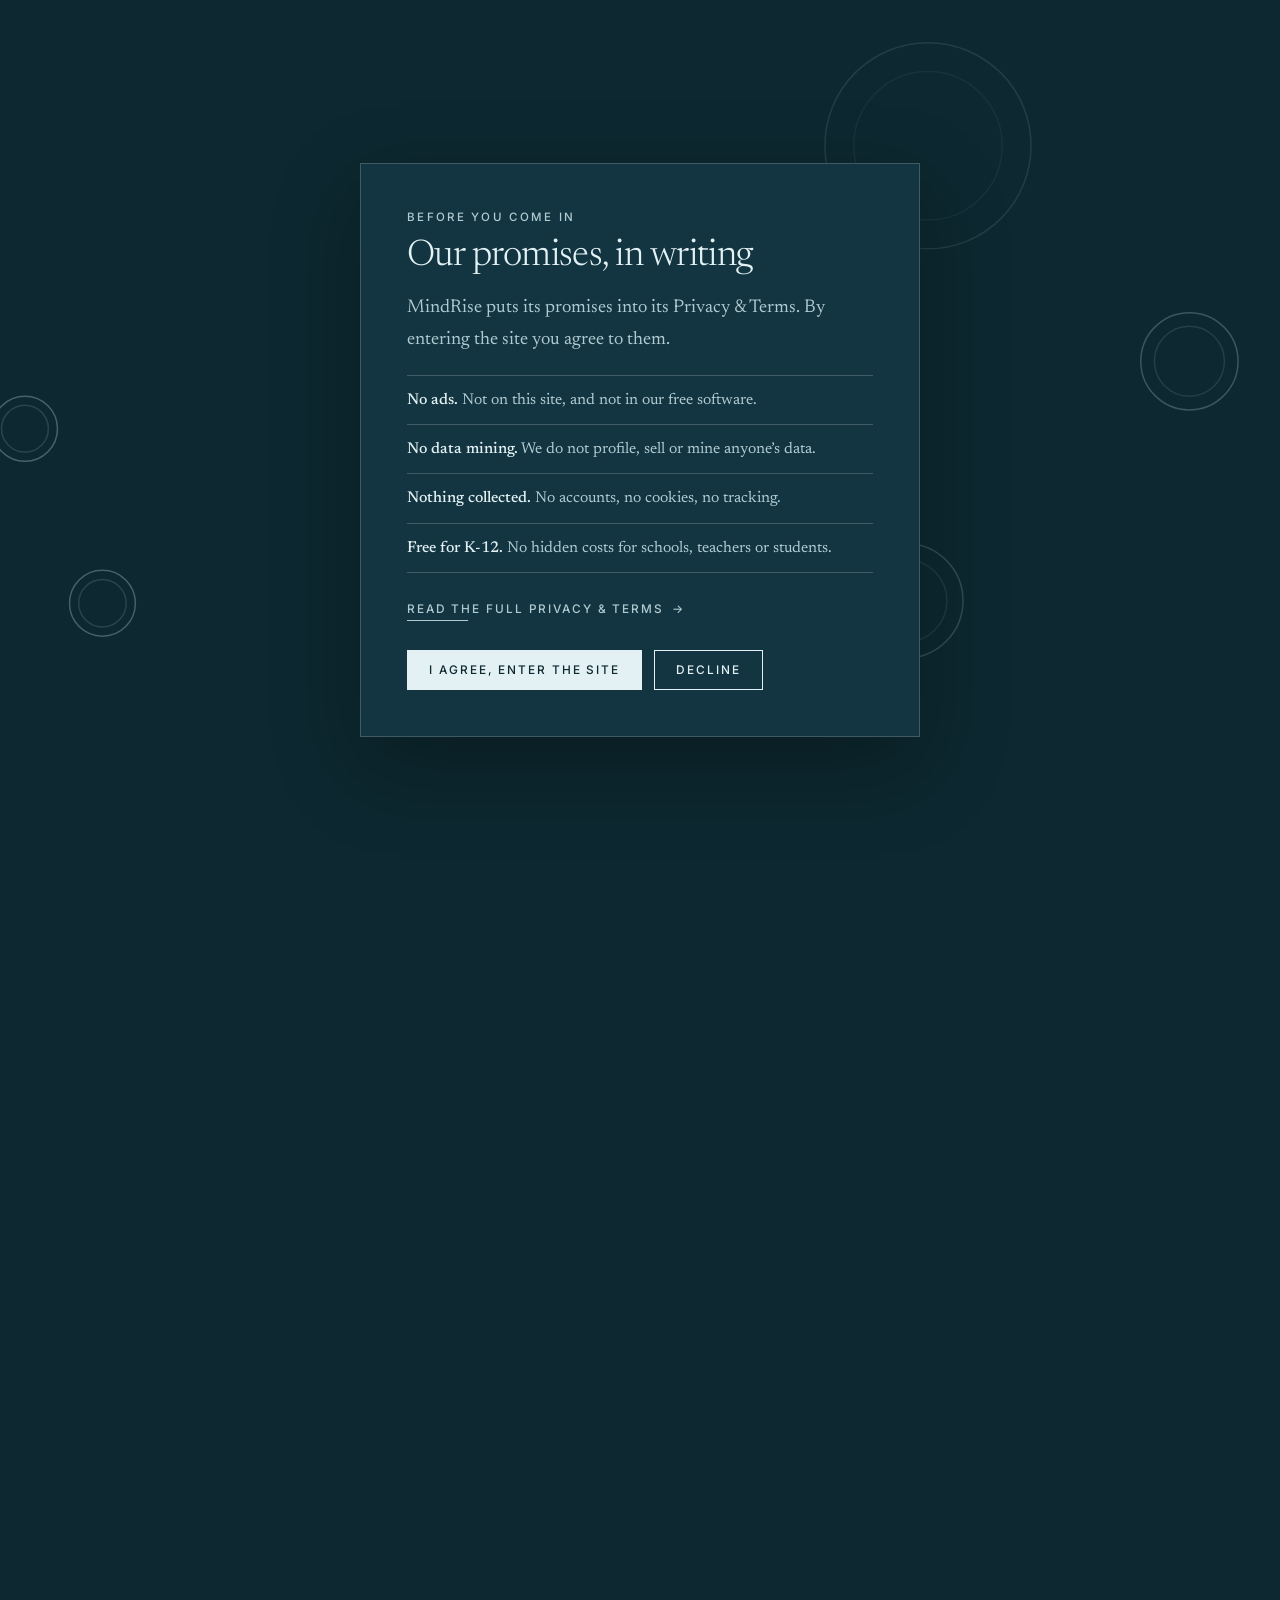
==== commit 46af8dad: "Add Privacy & Terms with agreement gate; trim backgrounds to 15 Co-Authored-By: Claude Sonnet 5.5 <n" ====
--- a/index.html
+++ b/index.html
@@ -5,13 +5,42 @@
   <meta name="viewport" content="width=device-width, initial-scale=1.0" />
   <title>MindRise — Education technology</title>
   <meta name="description" content="MindRise builds completely free software for K-12 classrooms, and custom software and websites for schools, businesses and students." />
+  <meta name="terms-version" content="2026-10-17" />
   <link rel="preconnect" href="https://fonts.googleapis.com" />
   <link rel="preconnect" href="https://fonts.gstatic.com" crossorigin />
   <link href="https://fonts.googleapis.com/css2?family=Inter:wght@400;500&family=Newsreader:ital,opsz,wght@0,6..72,200..800;1,6..72,200..800&display=swap" rel="stylesheet" />
-  <script>try{var s=JSON.parse(localStorage.getItem('mindrise:settings')||'null');document.documentElement.dataset.pre=(s&&s.v===2&&s.surface)||'deep'}catch(e){document.documentElement.dataset.pre='deep'}</script>
-  <link rel="stylesheet" href="css/site.css?v=fc36dcb6" />
+  <script>try{var s=JSON.parse(localStorage.getItem('mindrise:settings')||'null');document.documentElement.dataset.pre=(s&&s.v===2&&s.surface)||'deep'}catch(e){document.documentElement.dataset.pre='deep'}
+  (function(){var d=document.documentElement,ok=/[/]terms([.]html)?[/]?$/.test(location.pathname);['localStorage','sessionStorage'].forEach(function(n){try{var a=JSON.parse(window[n].getItem('mindrise:agreed')||'null');if(a&&a.v==='2026-10-17')ok=true}catch(e){}});if(ok)d.dataset.agreed='1'})()</script>
+  <link rel="stylesheet" href="css/site.css?v=3b2fb596" />
 </head>
 <body data-scene="flow">
+  <div id="gate" class="gate" role="dialog" aria-modal="true" aria-labelledby="gateTitle" aria-describedby="gateLead">
+    <div class="gate-card" id="gateMain">
+      <p class="kicker">Before you come in</p>
+      <h2 id="gateTitle" tabindex="-1">Our promises, in writing</h2>
+      <p id="gateLead">MindRise puts its promises into its Privacy &amp; Terms. By entering the site you agree to them.</p>
+      <ul class="gate-list">
+        <li><b>No ads.</b> Not on this site, and not in our free software.</li>
+        <li><b>No data mining.</b> We do not profile, sell or mine anyone’s data.</li>
+        <li><b>Nothing collected.</b> No accounts, no cookies, no tracking.</li>
+        <li><b>Free for K-12.</b> No hidden costs for schools, teachers or students.</li>
+      </ul>
+      <p class="gate-read"><a class="link-arrow" href="terms.html">Read the full Privacy &amp; Terms <span aria-hidden="true">→</span></a></p>
+      <div class="gate-actions">
+        <button type="button" class="btn solid" id="gateAgree"><span>I agree, enter the site</span></button>
+        <button type="button" class="btn" id="gateDecline"><span>Decline</span></button>
+      </div>
+    </div>
+    <div class="gate-card" id="gateNo" hidden>
+      <p class="kicker">No problem</p>
+      <h2 id="gateNoTitle" tabindex="-1">We can’t show you the site without your agreement</h2>
+      <p>Nothing has been stored about you. If you change your mind, you can read the terms again and agree. Otherwise you are free to close this tab.</p>
+      <div class="gate-actions">
+        <button type="button" class="btn solid" id="gateBack"><span>Review the promises</span></button>
+        <a class="btn" href="terms.html"><span>Read the Privacy &amp; Terms</span></a>
+      </div>
+    </div>
+  </div>
   <a class="skip" href="#main">Skip to content</a>
   <div id="progress" aria-hidden="true"></div>
   <canvas id="field" aria-hidden="true"></canvas>
@@ -119,14 +148,15 @@
         <div><h4>Contact</h4><ul><li><a href="mailto:contact@aaugs.com">Email us</a></li><li><a href="contact.html">Send a message →</a></li></ul></div>
         <div><h4>Reading</h4><ul><li><button id="setSurface">Background: Window light</button></li><li><button id="setTheme">Reading: paper</button></li><li><button id="setMotion">Motion: on</button></li><li><button id="setSound">Sound: off</button></li></ul></div>
       </div>
-      <div class="legal"><span><span id="greet"></span> · © <span id="year"></span> MindRise</span><span>Software that makes a difference</span></div>
+      <div class="legal"><span><span id="greet"></span> · © <span id="year"></span> MindRise</span><span>Software that makes a difference · <a href="terms.html">Privacy &amp; Terms</a></span></div>
     </div>
   </footer>
 
-  <script src="js/core.js?v=42bc31df"></script>
+  <script src="js/gate.js?v=f8ef63dd"></script>
+  <script src="js/core.js?v=adc106cf"></script>
   <script src="js/ambient.js?v=9626b62f"></script>
-  <script src="js/scenes.js?v=271aca66"></script>
-  <script src="js/backgrounds.js?v=a12cbe80"></script>
+  <script src="js/scenes.js?v=16cba032"></script>
+  <script src="js/backgrounds.js?v=6763d1c3"></script>
   <script src="js/geometry.js?v=41a40f0e"></script>
 </body>
 </html>
--- a/css/site.css
+++ b/css/site.css
@@ -466,11 +466,6 @@
 [data-lamp="off"] body::before { display: none; }
 [data-flat="on"] body::after { display: none; }
 html { background: var(--bg); }
-[data-texture="linen"] body {
-  background-image:
-    repeating-linear-gradient(0deg, var(--tex) 0 1px, transparent 1px 3px),
-    repeating-linear-gradient(90deg, var(--tex) 0 1px, transparent 1px 3px);
-}
 [data-texture="grid"] body {
   background-image:
     linear-gradient(var(--tex) 1px, transparent 1px),
@@ -646,3 +641,51 @@
 /* keep the floating Background button clear of the copyright line */
 .site-footer { padding-bottom: 150px; }
 @media (max-width: 560px) { .site-footer { padding-bottom: 130px; } }
+
+/* =====================================================================
+   Agreement gate and the Privacy & Terms page
+   ===================================================================== */
+/* until someone has agreed, only the gate (and the quiet background) is visible */
+html:not([data-agreed]) body > *:not(#gate):not(#field):not(script) { visibility: hidden; }
+html[data-agreed] .gate { display: none; }
+.gate { position: fixed; inset: 0; z-index: 500; display: grid; place-items: center; padding: 24px var(--gutter); overflow-y: auto; }
+.gate-card { width: min(560px, 100%); padding: clamp(26px, 5vw, 46px); background: var(--paper); border: 1px solid var(--rule); box-shadow: 0 30px 80px rgba(0, 0, 0, 0.28); animation: gateIn 0.9s var(--ease) both; }
+@keyframes gateIn { from { opacity: 0; transform: translateY(14px); } }
+.gate-card h2 { font-size: clamp(1.7rem, 4vw, 2.3rem); font-weight: 330; letter-spacing: -0.015em; line-height: 1.15; margin: 12px 0 14px; outline: none; }
+.gate-card p { color: var(--soft); }
+.gate-list { list-style: none; margin: 20px 0 6px; border-top: 1px solid var(--rule); }
+.gate-list li { padding: 11px 0; border-bottom: 1px solid var(--rule); font-size: 0.98rem; color: var(--soft); }
+.gate-list b { color: var(--ink); font-weight: 500; }
+.gate-read { margin: 20px 0 0; }
+.gate-actions { display: flex; flex-wrap: wrap; gap: 12px; margin-top: 26px; }
+.gate-actions .btn { text-align: center; }
+html.just-agreed .site-header, html.just-agreed main, html.just-agreed .site-footer { animation: gateIn 0.9s var(--ease) both; }
+
+.terms { max-width: 76ch; padding-bottom: 40px; }
+.summary { padding: 26px 28px; border: 1px solid var(--rule); background: color-mix(in srgb, var(--paper) 70%, transparent); }
+.summary h2 { font: 500 0.72rem var(--sans); letter-spacing: 0.2em; text-transform: uppercase; color: var(--accent); margin-bottom: 12px; }
+.summary ul { list-style: none; }
+.summary li { padding: 8px 0; border-top: 1px solid var(--rule); color: var(--soft); }
+.summary li:first-child { border-top: 0; }
+.summary b { color: var(--ink); font-weight: 500; }
+.summary .meta { margin-top: 12px; font: 0.72rem var(--sans); letter-spacing: 0.06em; color: var(--mute); }
+.terms-toc { margin: 40px 0 10px; }
+.terms-toc ol { list-style: none; columns: 2; column-gap: 40px; font-size: 0.95rem; }
+.terms-toc li { break-inside: avoid; padding: 4px 0; }
+.terms-toc a { color: var(--soft); border-bottom: 1px solid transparent; transition: color 0.3s, border-color 0.3s; }
+.terms-toc a:hover { color: var(--ink); border-color: var(--accent); }
+.terms-toc a span { color: var(--mute); font: 0.68rem var(--sans); letter-spacing: 0.12em; text-transform: uppercase; margin-right: 6px; }
+.article { padding-top: 46px; scroll-margin-top: 90px; }
+.article h2 { font-size: clamp(1.5rem, 3vw, 2.1rem); font-weight: 330; letter-spacing: -0.015em; padding-top: 22px; border-top: 1px solid var(--rule); margin-bottom: 16px; }
+.article .an { display: block; font: 500 0.7rem var(--sans); letter-spacing: 0.2em; text-transform: uppercase; color: var(--accent); margin-bottom: 6px; }
+.clauses { list-style: none; }
+.clause { display: grid; grid-template-columns: 3.2rem minmax(0, 1fr); gap: 8px; padding: 9px 0; color: var(--soft); }
+.clause .cn { font: 500 0.78rem var(--sans); letter-spacing: 0.08em; color: var(--mute); padding-top: 0.45rem; }
+.clause b { color: var(--ink); font-weight: 500; }
+.clause a { color: var(--ink); border-bottom: 1px solid var(--accent); }
+.terms-agree { margin-top: 56px; padding: 28px 0 10px; border-top: 1px solid var(--rule); scroll-margin-top: 90px; }
+.terms-agree h2 { font-size: clamp(1.5rem, 3vw, 2.1rem); font-weight: 330; margin-bottom: 12px; }
+.terms-agree p { color: var(--soft); margin-bottom: 18px; }
+.legal a { border-bottom: 1px solid transparent; transition: border-color 0.3s, color 0.3s; }
+.legal a:hover { color: var(--ink); border-color: var(--accent); }
+@media (max-width: 700px) { .terms-toc ol { columns: 1; } .clause { grid-template-columns: 2.6rem minmax(0, 1fr); } }
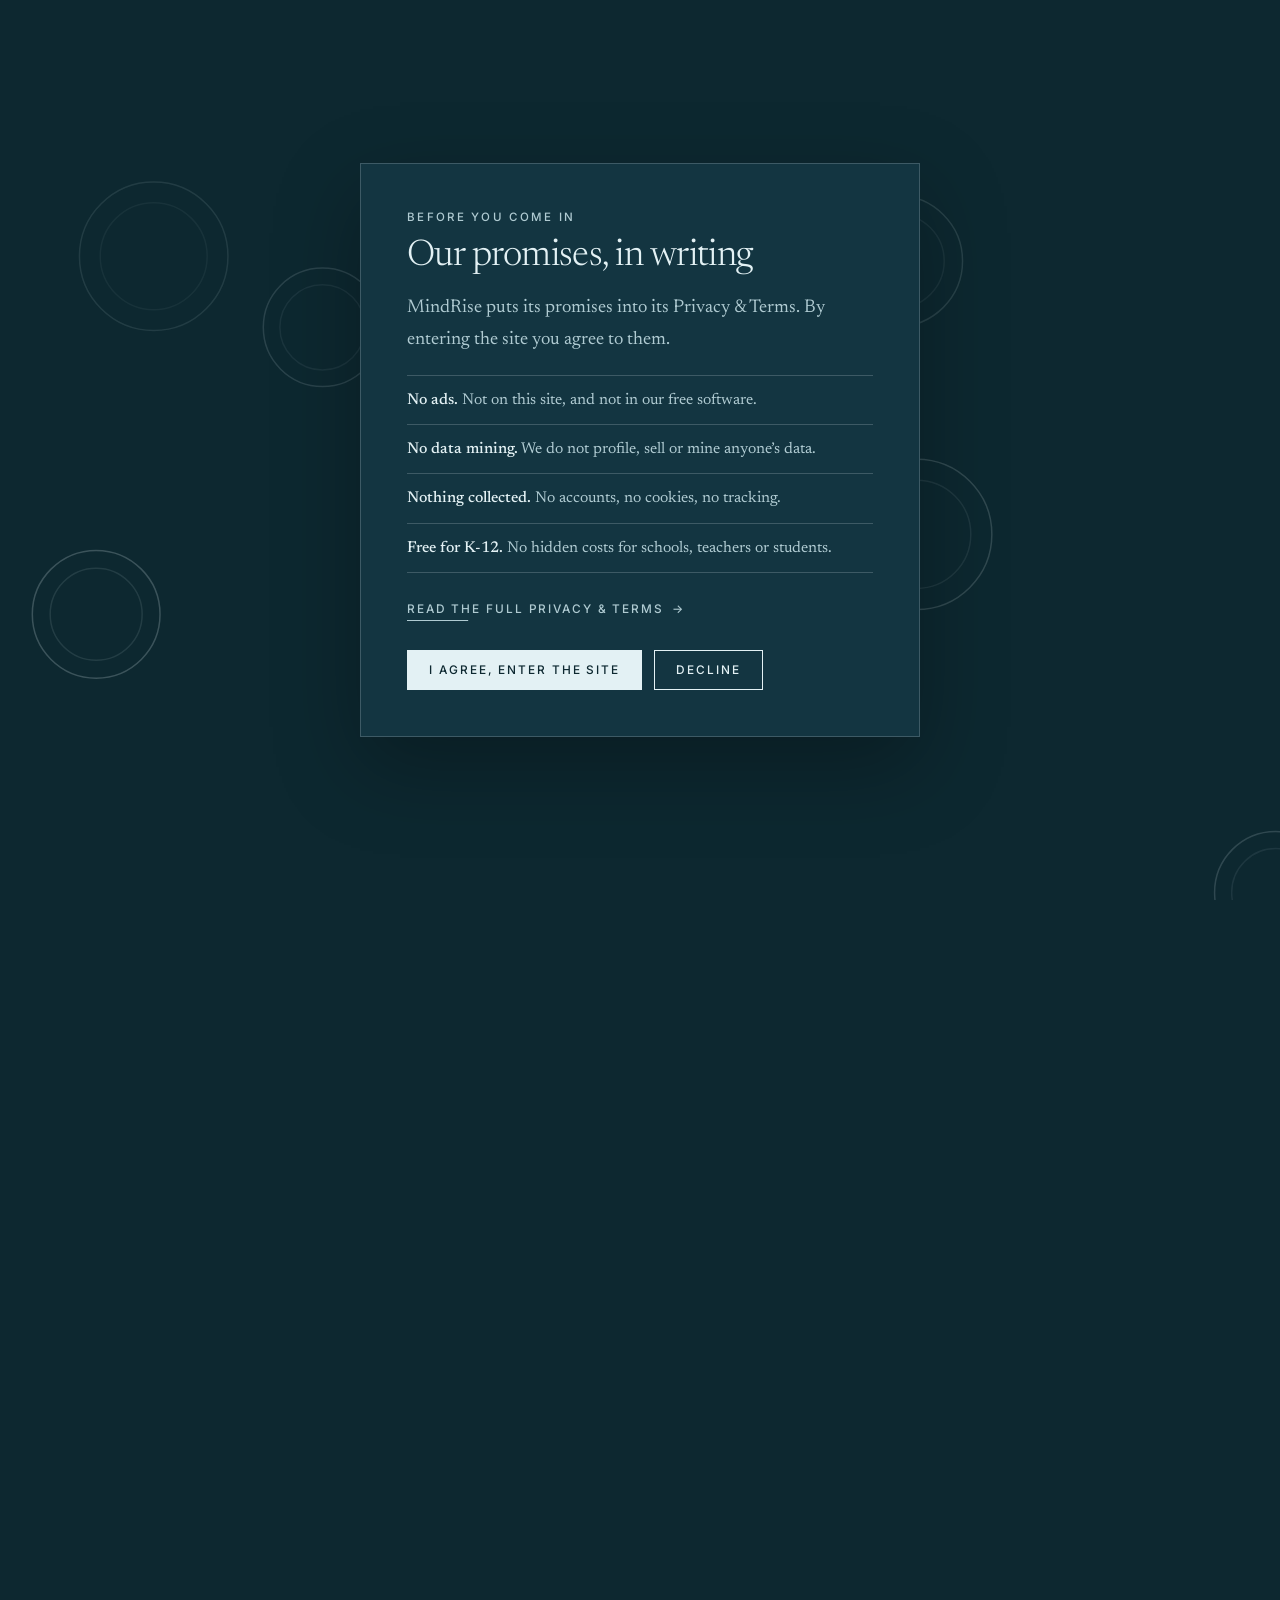
==== commit c5f90faa: "Terms page shows only the terms until agreed: no navigation into the site Co-Authored-By: Claude Son" ====
--- a/index.html
+++ b/index.html
@@ -10,8 +10,8 @@
   <link rel="preconnect" href="https://fonts.gstatic.com" crossorigin />
   <link href="https://fonts.googleapis.com/css2?family=Inter:wght@400;500&family=Newsreader:ital,opsz,wght@0,6..72,200..800;1,6..72,200..800&display=swap" rel="stylesheet" />
   <script>try{var s=JSON.parse(localStorage.getItem('mindrise:settings')||'null');document.documentElement.dataset.pre=(s&&s.v===2&&s.surface)||'deep'}catch(e){document.documentElement.dataset.pre='deep'}
-  (function(){var d=document.documentElement,ok=/[/]terms([.]html)?[/]?$/.test(location.pathname);['localStorage','sessionStorage'].forEach(function(n){try{var a=JSON.parse(window[n].getItem('mindrise:agreed')||'null');if(a&&a.v==='2026-10-17')ok=true}catch(e){}});if(ok)d.dataset.agreed='1'})()</script>
-  <link rel="stylesheet" href="css/site.css?v=3b2fb596" />
+  (function(){var d=document.documentElement;if(/[/]terms([.]html)?[/]?$/.test(location.pathname))d.dataset.terms='1';var ok=false;['localStorage','sessionStorage'].forEach(function(n){try{var a=JSON.parse(window[n].getItem('mindrise:agreed')||'null');if(a&&a.v==='2026-10-17')ok=true}catch(e){}});if(ok)d.dataset.agreed='1'})()</script>
+  <link rel="stylesheet" href="css/site.css?v=fcf49d4c" />
 </head>
 <body data-scene="flow">
   <div id="gate" class="gate" role="dialog" aria-modal="true" aria-labelledby="gateTitle" aria-describedby="gateLead">
@@ -152,7 +152,7 @@
     </div>
   </footer>
 
-  <script src="js/gate.js?v=f8ef63dd"></script>
+  <script src="js/gate.js?v=3d915339"></script>
   <script src="js/core.js?v=adc106cf"></script>
   <script src="js/ambient.js?v=9626b62f"></script>
   <script src="js/scenes.js?v=16cba032"></script>
--- a/css/site.css
+++ b/css/site.css
@@ -646,8 +646,16 @@
    Agreement gate and the Privacy & Terms page
    ===================================================================== */
 /* until someone has agreed, only the gate (and the quiet background) is visible */
-html:not([data-agreed]) body > *:not(#gate):not(#field):not(script) { visibility: hidden; }
-html[data-agreed] .gate { display: none; }
+html:not([data-agreed]):not([data-terms]) body > *:not(#gate):not(#field):not(script) { visibility: hidden; }
+html[data-agreed] .gate, html[data-terms] .gate { display: none; }
+/* before agreeing, the terms page is only the terms: no header, footer, navigation or other way into the site */
+html[data-terms]:not([data-agreed]) :is(.site-header, .site-footer, .skip, #bgPill, #bgPanel, #progress, .next) { display: none; }
+.terms-bar { display: none; }
+html[data-terms]:not([data-agreed]) .terms-bar { display: flex; justify-content: space-between; align-items: baseline; gap: 20px; padding-top: 26px; font: 0.72rem var(--sans); letter-spacing: 0.16em; text-transform: uppercase; color: var(--mute); }
+html[data-terms]:not([data-agreed]) .terms-bar .tb-mark { font: italic 400 1.5rem var(--serif); letter-spacing: 0; text-transform: none; color: var(--ink); }
+html[data-terms]:not([data-agreed]) .terms-bar a { border-bottom: 1px solid var(--accent); color: var(--soft); }
+html[data-terms]:not([data-agreed]) .page-head { padding-top: 70px; }
+.agree-actions { display: flex; flex-wrap: wrap; gap: 12px; }
 .gate { position: fixed; inset: 0; z-index: 500; display: grid; place-items: center; padding: 24px var(--gutter); overflow-y: auto; }
 .gate-card { width: min(560px, 100%); padding: clamp(26px, 5vw, 46px); background: var(--paper); border: 1px solid var(--rule); box-shadow: 0 30px 80px rgba(0, 0, 0, 0.28); animation: gateIn 0.9s var(--ease) both; }
 @keyframes gateIn { from { opacity: 0; transform: translateY(14px); } }
